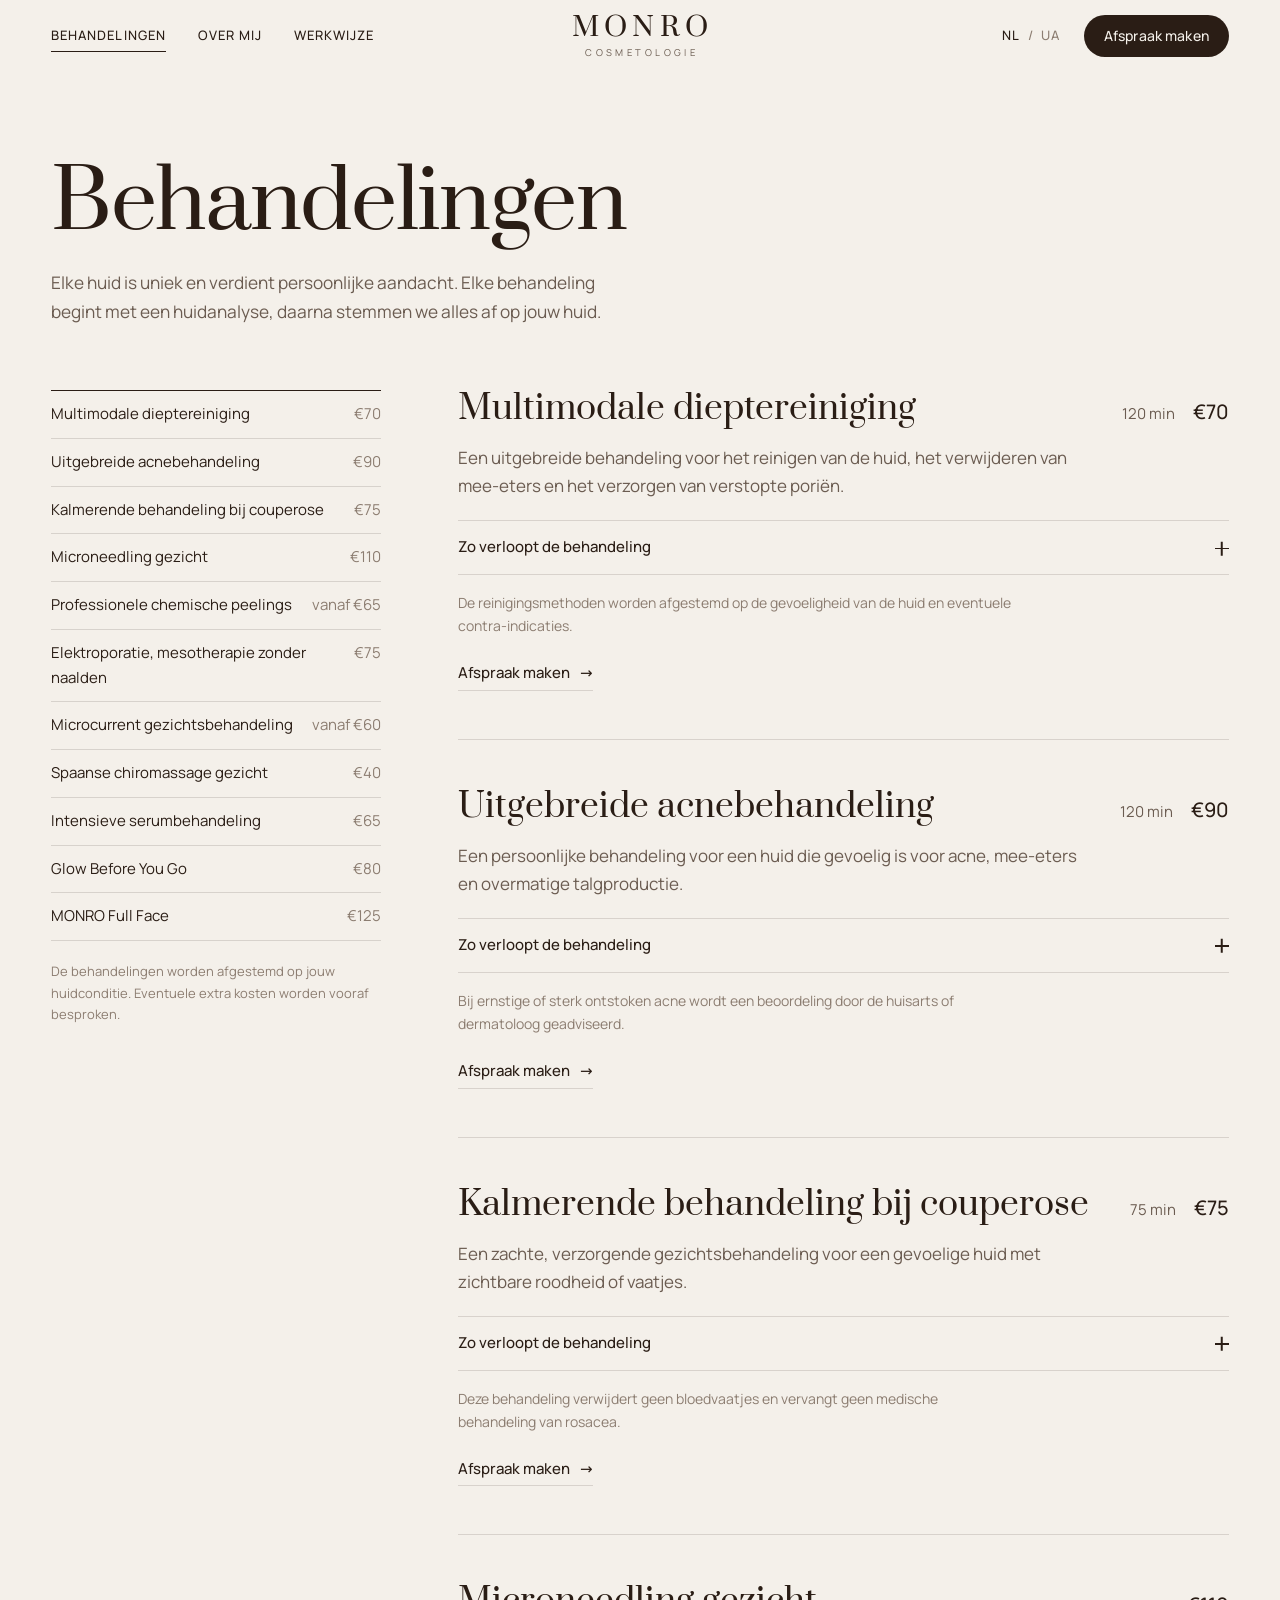
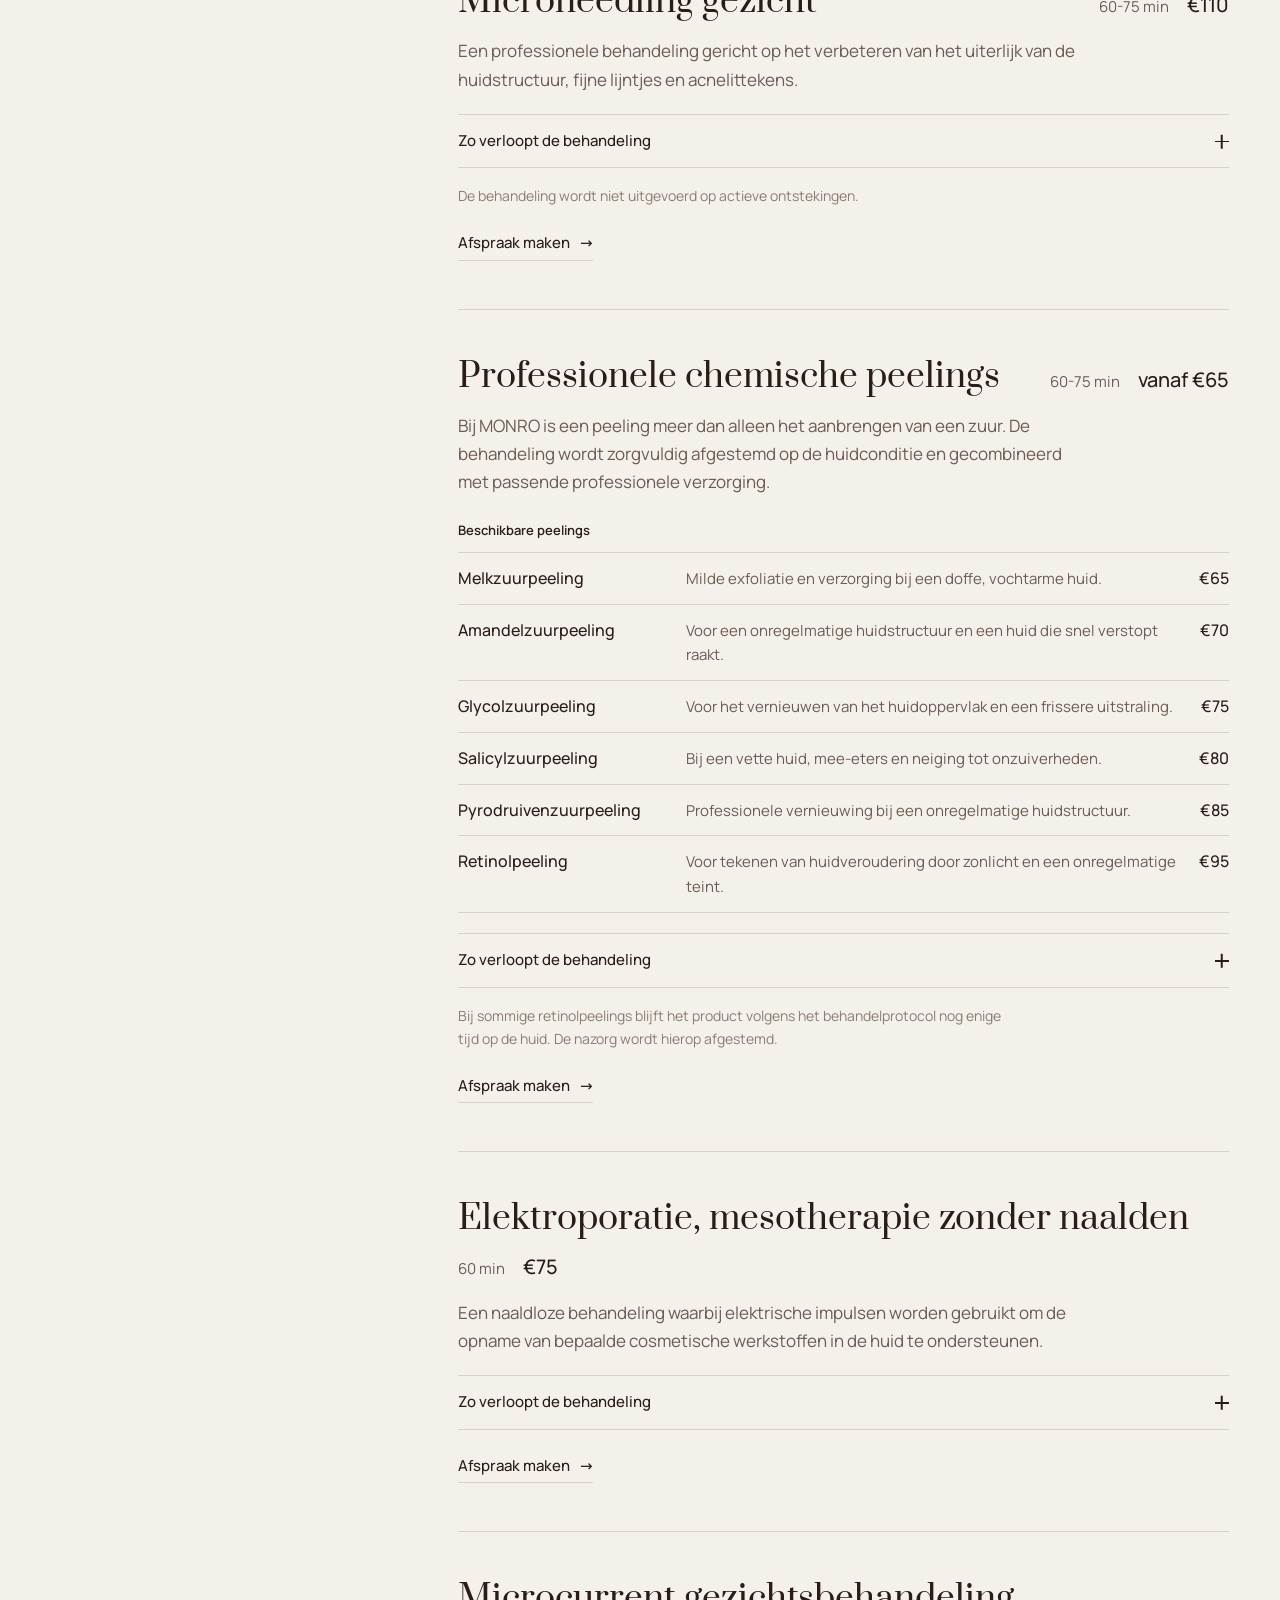
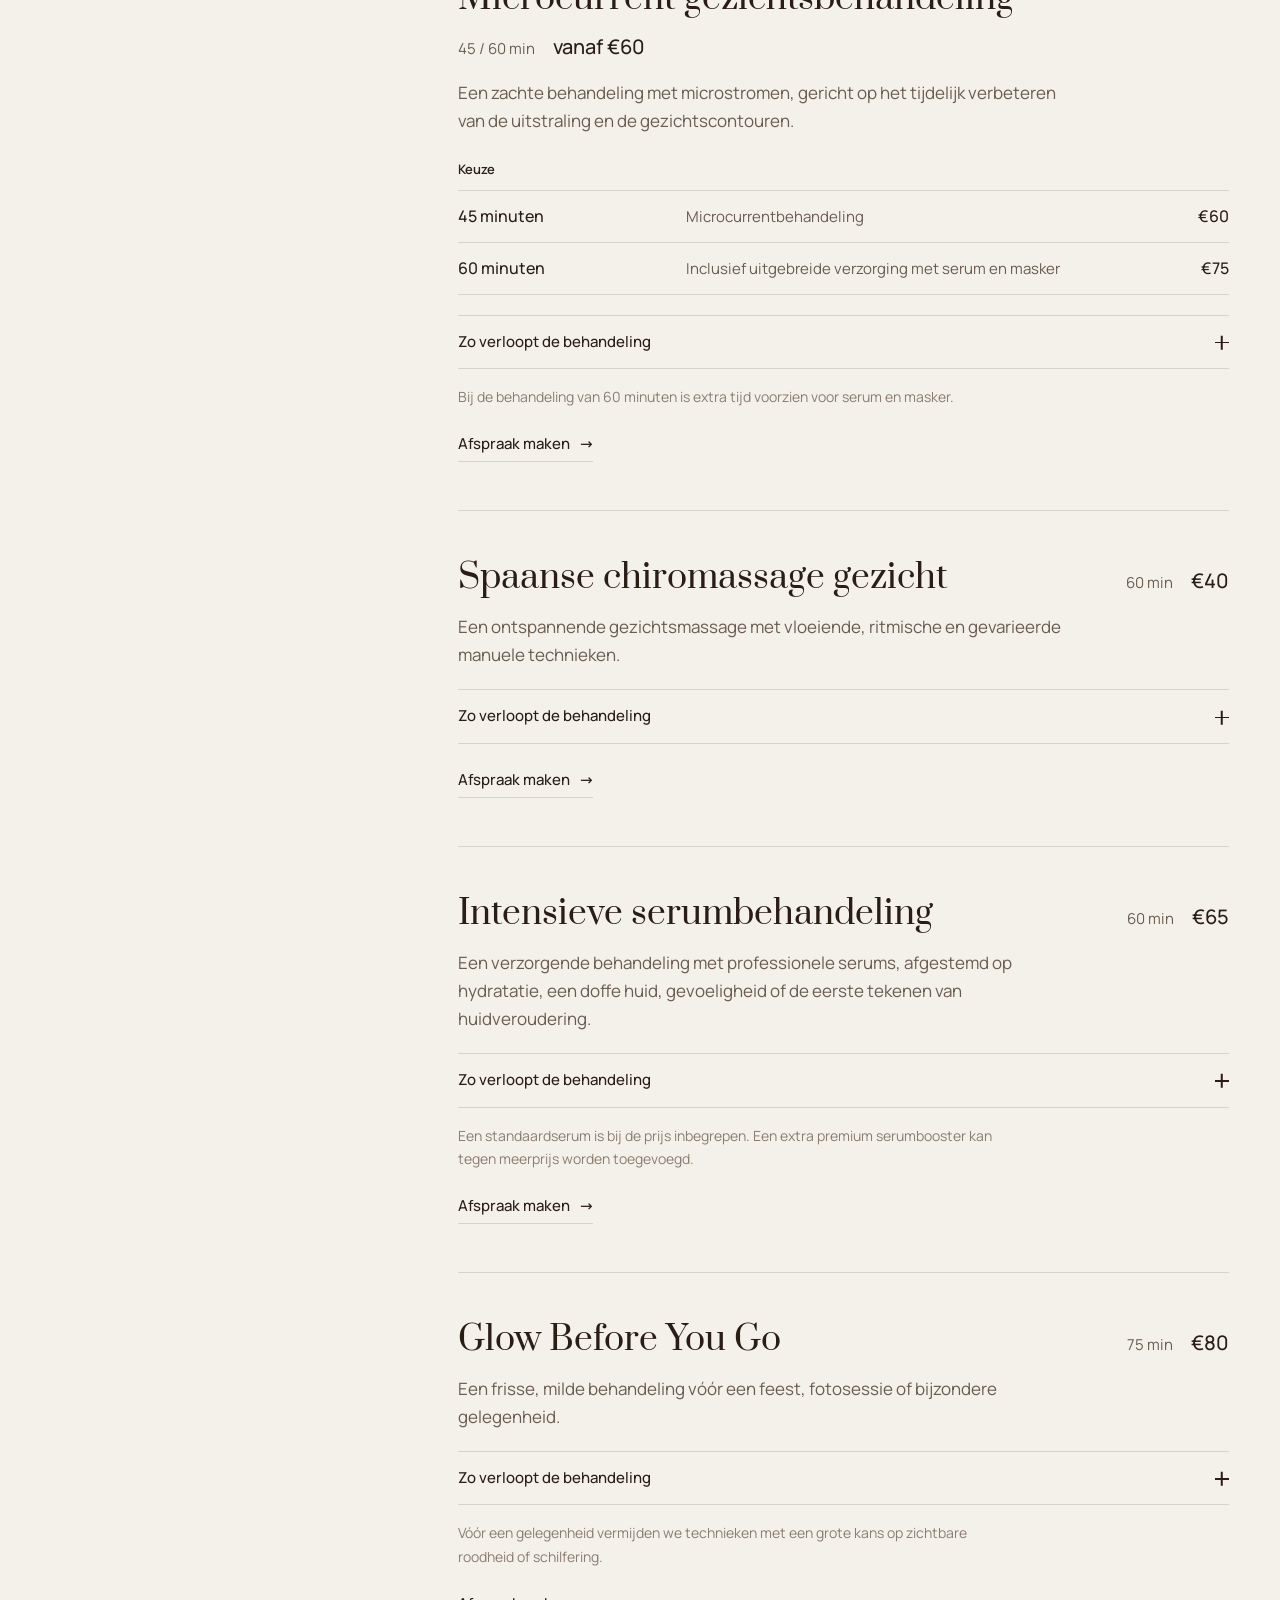
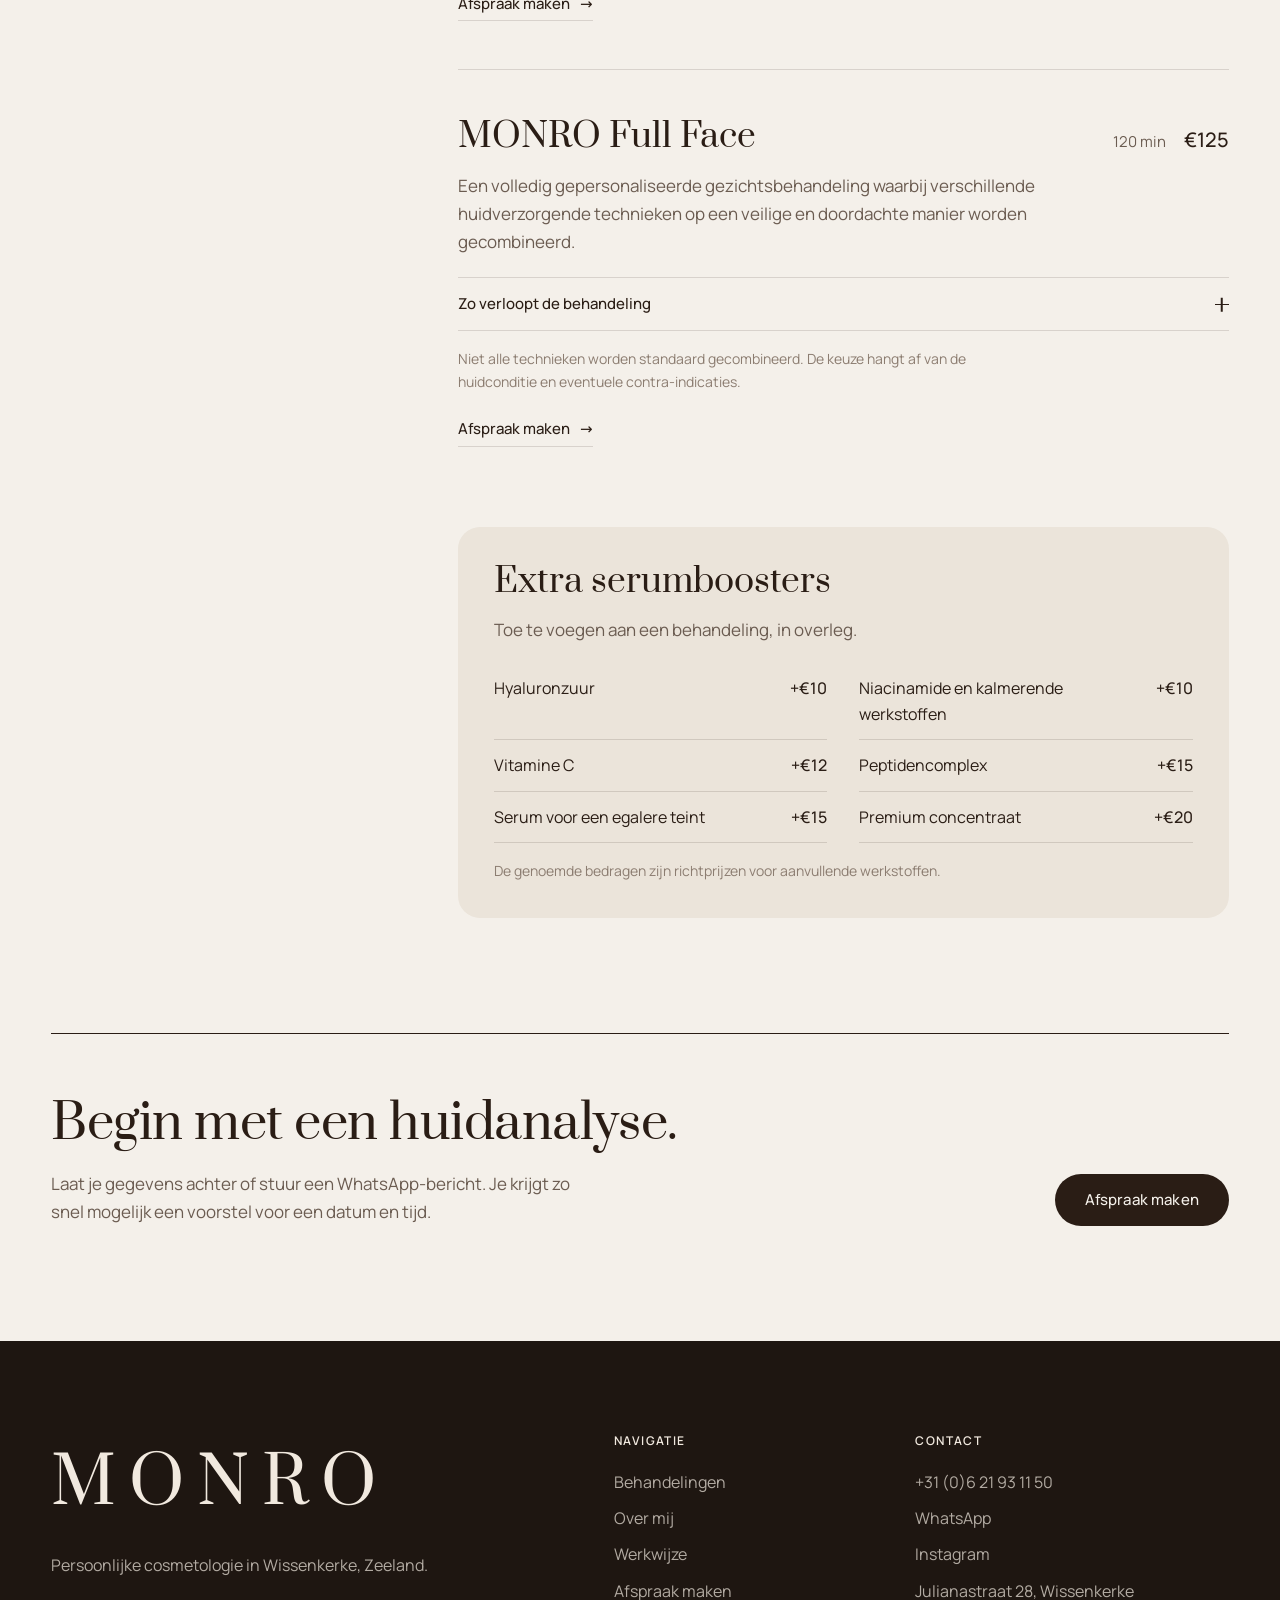
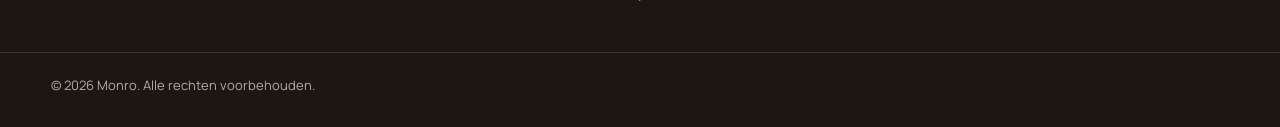
==== behandelingen/index.html @ fec32b6a "Replace placeholder services with Tetiana's approved price list (11 treatments, peeling variants, se" ====
<!doctype html>
<html lang="nl">
<head>
  <meta charset="utf-8">
  <meta name="viewport" content="width=device-width, initial-scale=1, viewport-fit=cover">
  <title>Behandelingen en tarieven | Monro Wissenkerke</title>
  <meta name="description" content="Gezichtsbehandelingen in Wissenkerke: dieptereiniging, acnebehandeling, microneedling, chemische peelings, elektroporatie, microcurrent en meer. Met duur en prijzen.">
  <meta name="theme-color" content="#F4F0EA">
  <meta property="og:title" content="Behandelingen en tarieven | Monro Wissenkerke">
  <meta property="og:description" content="Gezichtsbehandelingen in Wissenkerke: dieptereiniging, acnebehandeling, microneedling, chemische peelings, elektroporatie, microcurrent en meer. Met duur en prijzen.">
  <meta property="og:type" content="website">
  <meta property="og:image" content="https://monro-shop.store/images/hero.jpg">
  <link rel="alternate" hreflang="nl" href="https://monro-shop.store/behandelingen/">
  <link rel="alternate" hreflang="uk" href="https://monro-shop.store/uk/behandelingen/">
  <link rel="alternate" hreflang="x-default" href="https://monro-shop.store/behandelingen/">
  <link rel="canonical" href="https://monro-shop.store/behandelingen/">
  <link rel="icon" href="/favicon.svg" type="image/svg+xml">
  <link rel="preload" href="/fonts/prata-latin-400-normal.woff2" as="font" type="font/woff2" crossorigin>
  <link rel="stylesheet" href="/css/fonts.css?v=8c6cdbb1">
  <link rel="stylesheet" href="/css/style.css?v=cbcbefd9">
  <script>document.documentElement.classList.add("js")</script>
</head>
<body data-page="treatments">
  <a class="skip" href="#main">Naar de inhoud</a>

  <header class="header" id="header">
    <div class="header__inner">
      <nav class="header__nav" aria-label="Menu">
        <a href="/behandelingen/" aria-current="page">Behandelingen</a>
        <a href="/over/">Over mij</a>
        <a href="/werkwijze/">Werkwijze</a>
      </nav>
      <a class="brand" href="/" aria-label="Monro, Home">
        <span class="brand__name">Monro</span>
        <span class="brand__sub">cosmetologie</span>
      </a>
      <div class="header__actions">
        <div class="lang"><a class="lang__link" href="/behandelingen/" hreflang="nl" lang="nl" aria-current="true">NL</a><span class="lang__sep" aria-hidden="true">/</span><a class="lang__link" href="/uk/behandelingen/" hreflang="uk" lang="uk">UA</a></div>
        <a class="btn btn--dark btn--sm header__cta" href="/contact/">Afspraak maken</a>
        <button type="button" class="burger" id="burger" aria-expanded="false" aria-controls="mobile-menu">
          <span class="burger__lines" aria-hidden="true"></span>
          <span class="sr">Menu</span>
        </button>
      </div>
    </div>
  </header>
  <div class="header-sentinel" aria-hidden="true"></div>

  <div class="mobile-menu" id="mobile-menu" hidden>
    <nav class="mobile-menu__nav" aria-label="Menu">
      <a href="/">Home</a>
      <a href="/behandelingen/" aria-current="page">Behandelingen</a>
        <a href="/over/">Over mij</a>
        <a href="/werkwijze/">Werkwijze</a>
    </nav>
    <a class="btn btn--dark btn--block" href="/contact/">Afspraak maken</a>
  </div>

  <main id="main">
    <section class="page-head">
      <h1 class="page-head__title reveal">Behandelingen</h1>
      <p class="page-head__lead reveal">Elke huid is uniek en verdient persoonlijke aandacht. Elke behandeling begint met een huidanalyse, daarna stemmen we alles af op jouw huid.</p>
    </section>
    <div class="tp">
      <aside class="tp__index">
        <ul>
          <li><a href="#dieptereiniging"><span>Multimodale dieptereiniging</span><span class="tp__index-price">€70</span></a></li>
          <li><a href="#acne"><span>Uitgebreide acnebehandeling</span><span class="tp__index-price">€90</span></a></li>
          <li><a href="#couperose"><span>Kalmerende behandeling bij couperose</span><span class="tp__index-price">€75</span></a></li>
          <li><a href="#microneedling"><span>Microneedling gezicht</span><span class="tp__index-price">€110</span></a></li>
          <li><a href="#peeling"><span>Professionele chemische peelings</span><span class="tp__index-price">vanaf €65</span></a></li>
          <li><a href="#elektroporatie"><span>Elektroporatie, mesotherapie zonder naalden</span><span class="tp__index-price">€75</span></a></li>
          <li><a href="#microcurrent"><span>Microcurrent gezichtsbehandeling</span><span class="tp__index-price">vanaf €60</span></a></li>
          <li><a href="#chiromassage"><span>Spaanse chiromassage gezicht</span><span class="tp__index-price">€40</span></a></li>
          <li><a href="#serum"><span>Intensieve serumbehandeling</span><span class="tp__index-price">€65</span></a></li>
          <li><a href="#glow"><span>Glow Before You Go</span><span class="tp__index-price">€80</span></a></li>
          <li><a href="#fullface"><span>MONRO Full Face</span><span class="tp__index-price">€125</span></a></li>
        </ul>
        <p class="tp__note">De behandelingen worden afgestemd op jouw huidconditie. Eventuele extra kosten worden vooraf besproken.</p>
      </aside>
      <div class="tp__list">
        <article class="tr reveal" id="dieptereiniging">
          <div class="tr__head">
            <h2 class="tr__title">Multimodale dieptereiniging</h2>
            <p class="tr__meta"><span>120 min</span><span class="tr__price">€70</span></p>
          </div>
          <p class="tr__desc">Een uitgebreide behandeling voor het reinigen van de huid, het verwijderen van mee-eters en het verzorgen van verstopte poriën.</p>
          <details class="steps">
            <summary>Zo verloopt de behandeling<span class="faq__icon" aria-hidden="true"></span></summary>
            <ol><li>Huidanalyse en intake (10 min)</li><li>Make-up verwijderen en reinigen (10 min)</li><li>Voorbereiding, enzymatische peeling of ultrasone reiniging (15 min)</li><li>Handmatige dieptereiniging indien geschikt (40 min)</li><li>Kalmerende huidverzorging (10 min)</li><li>Verzorgend gezichtsmasker (20 min)</li><li>Afsluitende verzorging, SPF en advies (15 min)</li></ol>
          </details>
          <p class="tr__note">De reinigingsmethoden worden afgestemd op de gevoeligheid van de huid en eventuele contra-indicaties.</p>
          <a class="link-arrow" href="/contact/?behandeling=dieptereiniging">Afspraak maken</a>
        </article>
        <article class="tr reveal" id="acne">
          <div class="tr__head">
            <h2 class="tr__title">Uitgebreide acnebehandeling</h2>
            <p class="tr__meta"><span>120 min</span><span class="tr__price">€90</span></p>
          </div>
          <p class="tr__desc">Een persoonlijke behandeling voor een huid die gevoelig is voor acne, mee-eters en overmatige talgproductie.</p>
          <details class="steps">
            <summary>Zo verloopt de behandeling<span class="faq__icon" aria-hidden="true"></span></summary>
            <ol><li>Huidanalyse en bespreking van de huidverzorgingsroutine (10 min)</li><li>Milde reiniging (10 min)</li><li>Voorbereiding en geschikte exfoliatie (15 min)</li><li>Verwijderen van mee-eters waar dit veilig mogelijk is (maximaal 40 min)</li><li>Talgregulerende en kalmerende verzorging (15 min)</li><li>Speciaal gezichtsmasker (20 min)</li><li>Afsluitende verzorging en thuisadvies (10 min)</li></ol>
          </details>
          <p class="tr__note">Bij ernstige of sterk ontstoken acne wordt een beoordeling door de huisarts of dermatoloog geadviseerd.</p>
          <a class="link-arrow" href="/contact/?behandeling=acne">Afspraak maken</a>
        </article>
        <article class="tr reveal" id="couperose">
          <div class="tr__head">
            <h2 class="tr__title">Kalmerende behandeling bij couperose</h2>
            <p class="tr__meta"><span>75 min</span><span class="tr__price">€75</span></p>
          </div>
          <p class="tr__desc">Een zachte, verzorgende gezichtsbehandeling voor een gevoelige huid met zichtbare roodheid of vaatjes.</p>
          <details class="steps">
            <summary>Zo verloopt de behandeling<span class="faq__icon" aria-hidden="true"></span></summary>
            <ol><li>Beoordeling van de huidgevoeligheid</li><li>Zachte gezichtsreiniging</li><li>Milde, kalmerende verzorging</li><li>Serum ter ondersteuning van de huidbarrière</li><li>Kalmerend gezichtsmasker</li><li>Beschermende crème en SPF</li><li>Persoonlijk huidverzorgingsadvies</li></ol>
          </details>
          <p class="tr__note">Deze behandeling verwijdert geen bloedvaatjes en vervangt geen medische behandeling van rosacea.</p>
          <a class="link-arrow" href="/contact/?behandeling=couperose">Afspraak maken</a>
        </article>
        <article class="tr reveal" id="microneedling">
          <div class="tr__head">
            <h2 class="tr__title">Microneedling gezicht</h2>
            <p class="tr__meta"><span>60-75 min</span><span class="tr__price">€110</span></p>
          </div>
          <p class="tr__desc">Een professionele behandeling gericht op het verbeteren van het uiterlijk van de huidstructuur, fijne lijntjes en acnelittekens.</p>
          <details class="steps">
            <summary>Zo verloopt de behandeling<span class="faq__icon" aria-hidden="true"></span></summary>
            <ol><li>Intake en controle op contra-indicaties</li><li>Reiniging en voorbereiding</li><li>Desinfectie van de huid</li><li>Microneedling met een steriele wegwerpcartridge en geschikte steriele producten</li><li>Kalmerende nazorg</li><li>Advies voor huidherstel en zonbescherming</li></ol>
          </details>
          <p class="tr__note">De behandeling wordt niet uitgevoerd op actieve ontstekingen.</p>
          <a class="link-arrow" href="/contact/?behandeling=microneedling">Afspraak maken</a>
        </article>
        <article class="tr reveal" id="peeling">
          <div class="tr__head">
            <h2 class="tr__title">Professionele chemische peelings</h2>
            <p class="tr__meta"><span>60-75 min</span><span class="tr__price">vanaf €65</span></p>
          </div>
          <p class="tr__desc">Bij MONRO is een peeling meer dan alleen het aanbrengen van een zuur. De behandeling wordt zorgvuldig afgestemd op de huidconditie en gecombineerd met passende professionele verzorging.</p>
          <p class="tr__label">Beschikbare peelings</p>
          <ul class="variants">
              <li><span class="variants__name">Melkzuurpeeling</span><span class="variants__text">Milde exfoliatie en verzorging bij een doffe, vochtarme huid.</span><span class="variants__price">€65</span></li>
              <li><span class="variants__name">Amandelzuurpeeling</span><span class="variants__text">Voor een onregelmatige huidstructuur en een huid die snel verstopt raakt.</span><span class="variants__price">€70</span></li>
              <li><span class="variants__name">Glycolzuurpeeling</span><span class="variants__text">Voor het vernieuwen van het huidoppervlak en een frissere uitstraling.</span><span class="variants__price">€75</span></li>
              <li><span class="variants__name">Salicylzuurpeeling</span><span class="variants__text">Bij een vette huid, mee-eters en neiging tot onzuiverheden.</span><span class="variants__price">€80</span></li>
              <li><span class="variants__name">Pyrodruivenzuurpeeling</span><span class="variants__text">Professionele vernieuwing bij een onregelmatige huidstructuur.</span><span class="variants__price">€85</span></li>
              <li><span class="variants__name">Retinolpeeling</span><span class="variants__text">Voor tekenen van huidveroudering door zonlicht en een onregelmatige teint.</span><span class="variants__price">€95</span></li>
          </ul>
          <details class="steps">
            <summary>Zo verloopt de behandeling<span class="faq__icon" aria-hidden="true"></span></summary>
            <ol><li>Huidanalyse en intake</li><li>Grondige gezichtsreiniging</li><li>Voorbereiding van de huid</li><li>Aanbrengen van de geselecteerde peeling</li><li>Verwijderen of neutraliseren indien voorgeschreven</li><li>Kalmerend masker indien geschikt voor de gekozen peeling</li><li>Afsluitende verzorging en zonbescherming</li><li>Persoonlijk advies voor de dagen na de behandeling</li></ol>
          </details>
          <p class="tr__note">Bij sommige retinolpeelings blijft het product volgens het behandelprotocol nog enige tijd op de huid. De nazorg wordt hierop afgestemd.</p>
          <a class="link-arrow" href="/contact/?behandeling=peeling">Afspraak maken</a>
        </article>
        <article class="tr reveal" id="elektroporatie">
          <div class="tr__head">
            <h2 class="tr__title">Elektroporatie, mesotherapie zonder naalden</h2>
            <p class="tr__meta"><span>60 min</span><span class="tr__price">€75</span></p>
          </div>
          <p class="tr__desc">Een naaldloze behandeling waarbij elektrische impulsen worden gebruikt om de opname van bepaalde cosmetische werkstoffen in de huid te ondersteunen.</p>
          <details class="steps">
            <summary>Zo verloopt de behandeling<span class="faq__icon" aria-hidden="true"></span></summary>
            <ol><li>Huidanalyse</li><li>Gezichtsreiniging</li><li>Milde voorbereiding</li><li>Aanbrengen van een passend serum</li><li>Elektroporatiebehandeling</li><li>Hydraterend of kalmerend masker</li><li>Afsluitende verzorging en SPF</li></ol>
          </details>
          <a class="link-arrow" href="/contact/?behandeling=elektroporatie">Afspraak maken</a>
        </article>
        <article class="tr reveal" id="microcurrent">
          <div class="tr__head">
            <h2 class="tr__title">Microcurrent gezichtsbehandeling</h2>
            <p class="tr__meta"><span>45 / 60 min</span><span class="tr__price">vanaf €60</span></p>
          </div>
          <p class="tr__desc">Een zachte behandeling met microstromen, gericht op het tijdelijk verbeteren van de uitstraling en de gezichtscontouren.</p>
          <p class="tr__label">Keuze</p>
          <ul class="variants">
              <li><span class="variants__name">45 minuten</span><span class="variants__text">Microcurrentbehandeling</span><span class="variants__price">€60</span></li>
              <li><span class="variants__name">60 minuten</span><span class="variants__text">Inclusief uitgebreide verzorging met serum en masker</span><span class="variants__price">€75</span></li>
          </ul>
          <details class="steps">
            <summary>Zo verloopt de behandeling<span class="faq__icon" aria-hidden="true"></span></summary>
            <ol><li>Intake en controle op contra-indicaties</li><li>Gezichtsreiniging</li><li>Aanbrengen van contactgel</li><li>Microcurrentbehandeling van de geselecteerde gezichtszones</li><li>Verwijderen van de gel</li><li>Hydraterende en afsluitende verzorging</li></ol>
          </details>
          <p class="tr__note">Bij de behandeling van 60 minuten is extra tijd voorzien voor serum en masker.</p>
          <a class="link-arrow" href="/contact/?behandeling=microcurrent">Afspraak maken</a>
        </article>
        <article class="tr reveal" id="chiromassage">
          <div class="tr__head">
            <h2 class="tr__title">Spaanse chiromassage gezicht</h2>
            <p class="tr__meta"><span>60 min</span><span class="tr__price">€40</span></p>
          </div>
          <p class="tr__desc">Een ontspannende gezichtsmassage met vloeiende, ritmische en gevarieerde manuele technieken.</p>
          <details class="steps">
            <summary>Zo verloopt de behandeling<span class="faq__icon" aria-hidden="true"></span></summary>
            <ol><li>Zachte gezichtsreiniging</li><li>Aanbrengen van een geschikt massageproduct</li><li>Uitgebreide chiromassage van gezicht, hals en eventueel decolleté</li><li>Afsluitende huidverzorging</li></ol>
          </details>
          <a class="link-arrow" href="/contact/?behandeling=chiromassage">Afspraak maken</a>
        </article>
        <article class="tr reveal" id="serum">
          <div class="tr__head">
            <h2 class="tr__title">Intensieve serumbehandeling</h2>
            <p class="tr__meta"><span>60 min</span><span class="tr__price">€65</span></p>
          </div>
          <p class="tr__desc">Een verzorgende behandeling met professionele serums, afgestemd op hydratatie, een doffe huid, gevoeligheid of de eerste tekenen van huidveroudering.</p>
          <details class="steps">
            <summary>Zo verloopt de behandeling<span class="faq__icon" aria-hidden="true"></span></summary>
            <ol><li>Huidanalyse</li><li>Reiniging en milde voorbereiding</li><li>Aanbrengen van een zorgvuldig gekozen serum</li><li>Aanvullende verzorging</li><li>Gezichtsmasker</li><li>Verzorgende crème en SPF</li></ol>
          </details>
          <p class="tr__note">Een standaardserum is bij de prijs inbegrepen. Een extra premium serumbooster kan tegen meerprijs worden toegevoegd.</p>
          <a class="link-arrow" href="/contact/?behandeling=serum">Afspraak maken</a>
        </article>
        <article class="tr reveal" id="glow">
          <div class="tr__head">
            <h2 class="tr__title">Glow Before You Go</h2>
            <p class="tr__meta"><span>75 min</span><span class="tr__price">€80</span></p>
          </div>
          <p class="tr__desc">Een frisse, milde behandeling vóór een feest, fotosessie of bijzondere gelegenheid.</p>
          <details class="steps">
            <summary>Zo verloopt de behandeling<span class="faq__icon" aria-hidden="true"></span></summary>
            <ol><li>Zachte reiniging</li><li>Milde exfoliatie indien geschikt</li><li>Hydraterend serum</li><li>Ontspannende massage of passende apparatuurbehandeling</li><li>Hydraterend masker</li><li>Afsluitende verzorging</li></ol>
          </details>
          <p class="tr__note">Vóór een gelegenheid vermijden we technieken met een grote kans op zichtbare roodheid of schilfering.</p>
          <a class="link-arrow" href="/contact/?behandeling=glow">Afspraak maken</a>
        </article>
        <article class="tr reveal" id="fullface">
          <div class="tr__head">
            <h2 class="tr__title">MONRO Full Face</h2>
            <p class="tr__meta"><span>120 min</span><span class="tr__price">€125</span></p>
          </div>
          <p class="tr__desc">Een volledig gepersonaliseerde gezichtsbehandeling waarbij verschillende huidverzorgende technieken op een veilige en doordachte manier worden gecombineerd.</p>
          <details class="steps">
            <summary>Zo verloopt de behandeling<span class="faq__icon" aria-hidden="true"></span></summary>
            <ol><li>Uitgebreide huidanalyse</li><li>Reiniging en voorbereiding</li><li>Een geschikte peeling of milde exfoliatie</li><li>Een of meerdere zorgvuldig gekozen, onderling geschikte apparatuurbehandelingen</li><li>Professioneel serum</li><li>Verzorgend gezichtsmasker</li><li>Afsluitende verzorging en persoonlijk advies</li></ol>
          </details>
          <p class="tr__note">Niet alle technieken worden standaard gecombineerd. De keuze hangt af van de huidconditie en eventuele contra-indicaties.</p>
          <a class="link-arrow" href="/contact/?behandeling=fullface">Afspraak maken</a>
        </article>
        <section class="boosters reveal" id="boosters">
          <h2 class="tr__title">Extra serumboosters</h2>
          <p class="tr__desc">Toe te voegen aan een behandeling, in overleg.</p>
          <ul class="boosters__list">
          <li><span>Hyaluronzuur</span><span class="boosters__price">+€10</span></li>
          <li><span>Niacinamide en kalmerende werkstoffen</span><span class="boosters__price">+€10</span></li>
          <li><span>Vitamine C</span><span class="boosters__price">+€12</span></li>
          <li><span>Peptidencomplex</span><span class="boosters__price">+€15</span></li>
          <li><span>Serum voor een egalere teint</span><span class="boosters__price">+€15</span></li>
          <li><span>Premium concentraat</span><span class="boosters__price">+€20</span></li>
          </ul>
          <p class="tr__note">De genoemde bedragen zijn richtprijzen voor aanvullende werkstoffen.</p>
        </section>
      </div>
    </div>

    <section class="cta-band">
      <div class="cta-band__inner">
        <div>
          <h2 class="h2 reveal">Begin met een huidanalyse.</h2>
          <p class="cta-band__text reveal">Laat je gegevens achter of stuur een WhatsApp-bericht. Je krijgt zo snel mogelijk een voorstel voor een datum en tijd.</p>
        </div>
        <a class="btn btn--dark reveal" href="/contact/">Afspraak maken</a>
      </div>
    </section>
  </main>
  <footer class="footer">
    <div class="footer__inner">
      <div class="footer__brand">
        <a class="brand__name brand__name--lg" href="/">Monro</a>
        <p>Persoonlijke cosmetologie in Wissenkerke, Zeeland.</p>
      </div>
      <nav class="footer__col" aria-label="Navigatie">
        <p class="footer__label">Navigatie</p>
        <a href="/behandelingen/">Behandelingen</a>
        <a href="/over/">Over mij</a>
        <a href="/werkwijze/">Werkwijze</a>
        <a href="/contact/">Afspraak maken</a>
      </nav>
      <div class="footer__col">
        <p class="footer__label">Contact</p>
        <a href="tel:+31621931150">+31 (0)6 21 93 11 50</a>
        <a href="https://wa.me/31621931150" target="_blank" rel="noopener">WhatsApp</a>
        <a href="https://www.instagram.com/babichenko_tetiana/" target="_blank" rel="noopener">Instagram</a>
        <a href="https://www.google.com/maps/search/?api=1&amp;query=Julianastraat+28+Wissenkerke" target="_blank" rel="noopener">Julianastraat 28, Wissenkerke</a>
      </div>
    </div>
    <div class="footer__bottom">
      <span>© 2026 Monro. Alle rechten voorbehouden.</span>
      
    </div>
  </footer>
  <script src="/js/main.js?v=75e50c85" defer></script>
</body>
</html>
---- css/fonts.css ----
/* Zelf gehoste fonts (geen Google-verbinding, AVG-vriendelijk). Latijn + Cyrillisch. */
@font-face { font-family: "Prata"; font-style: normal; font-weight: 400; font-display: swap;
  src: url("../fonts/prata-latin-400-normal.woff2") format("woff2");
  unicode-range: U+0000-00FF, U+0131, U+0152-0153, U+02BB-02BC, U+02C6, U+02DA, U+02DC, U+2000-206F, U+20AC, U+2122, U+2191, U+2193, U+2212, U+2215, U+FEFF, U+FFFD; }
@font-face { font-family: "Prata"; font-style: normal; font-weight: 400; font-display: swap;
  src: url("../fonts/prata-cyrillic-400-normal.woff2") format("woff2");
  unicode-range: U+0301, U+0400-045F, U+0490-0491, U+04B0-04B1, U+2116; }

@font-face { font-family: "Manrope"; font-style: normal; font-weight: 400; font-display: swap;
  src: url("../fonts/manrope-latin-400-normal.woff2") format("woff2");
  unicode-range: U+0000-00FF, U+0131, U+0152-0153, U+02BB-02BC, U+02C6, U+02DA, U+02DC, U+2000-206F, U+20AC, U+2122, U+2191, U+2193, U+2212, U+2215, U+FEFF, U+FFFD; }
@font-face { font-family: "Manrope"; font-style: normal; font-weight: 400; font-display: swap;
  src: url("../fonts/manrope-cyrillic-400-normal.woff2") format("woff2");
  unicode-range: U+0301, U+0400-045F, U+0490-0491, U+04B0-04B1, U+2116; }
@font-face { font-family: "Manrope"; font-style: normal; font-weight: 500; font-display: swap;
  src: url("../fonts/manrope-latin-500-normal.woff2") format("woff2");
  unicode-range: U+0000-00FF, U+0131, U+0152-0153, U+02BB-02BC, U+02C6, U+02DA, U+02DC, U+2000-206F, U+20AC, U+2122, U+2191, U+2193, U+2212, U+2215, U+FEFF, U+FFFD; }
@font-face { font-family: "Manrope"; font-style: normal; font-weight: 500; font-display: swap;
  src: url("../fonts/manrope-cyrillic-500-normal.woff2") format("woff2");
  unicode-range: U+0301, U+0400-045F, U+0490-0491, U+04B0-04B1, U+2116; }
@font-face { font-family: "Manrope"; font-style: normal; font-weight: 600; font-display: swap;
  src: url("../fonts/manrope-latin-600-normal.woff2") format("woff2");
  unicode-range: U+0000-00FF, U+0131, U+0152-0153, U+02BB-02BC, U+02C6, U+02DA, U+02DC, U+2000-206F, U+20AC, U+2122, U+2191, U+2193, U+2212, U+2215, U+FEFF, U+FFFD; }
@font-face { font-family: "Manrope"; font-style: normal; font-weight: 600; font-display: swap;
  src: url("../fonts/manrope-cyrillic-600-normal.woff2") format("woff2");
  unicode-range: U+0301, U+0400-045F, U+0490-0491, U+04B0-04B1, U+2116; }
---- css/style.css ----
/* ==========================================================================
   Monro - visueel systeem
   Crème + diep bruin met hoog-contrast serif (Prata) en Manrope.
   Palet en serif zijn bewust gekozen op basis van de referenties van de
   klant (royalclinic.pl, shanidarden.com), niet als standaardkeuze.
   Vormregel: knoppen = pil, foto's = 22px, velden/kaders = 14px.
   ========================================================================== */
:root {
  --bg: #F4F0EA;
  --bg-2: #EBE4DA;
  --surface: #FBF9F6;
  --ink: #2A1D15;
  --ink-2: #6B5C51;
  --ink-3: #8C7D71;
  --line: rgba(42, 29, 21, .14);
  --dark: #1E1611;
  --on-dark: #F1E9DF;
  --on-dark-2: rgba(241, 233, 223, .7);
  --accent: #9C7660;
  --danger: #A4473A;

  --serif: "Prata", "Times New Roman", serif;
  --sans: "Manrope", system-ui, -apple-system, "Segoe UI", sans-serif;

  --radius: 22px;
  --radius-sm: 14px;
  --gutter: clamp(16px, 4vw, 56px);
  --max: 1360px;
  --header-h: 72px;
  --ease: cubic-bezier(.16, 1, .3, 1);
}

*, *::before, *::after { box-sizing: border-box; }
/* Canvas-kleur volgt de positie: crème bovenaan, donker zodra de footer in beeld is
   (class via main.js). Zo is er bij over-scrollen op iPhone nooit een verkeerde strook,
   en blijft trekken-om-te-verversen gewoon werken. */
html {
  background: var(--bg);
  /* Geen zoom bij dubbeltikken (bv. op de header); knijpzoom blijft werken. */
  touch-action: manipulation;
  scroll-behavior: smooth; scroll-padding-top: calc(var(--header-h) + 16px); -webkit-text-size-adjust: 100%;
}
/* Footer altijd onderaan, ook op korte pagina's */
body {
  margin: 0;
  min-height: 100vh;
  min-height: 100dvh;
  display: flex;
  flex-direction: column;
  background: var(--bg);
  color: var(--ink);
  font: 400 16px/1.65 var(--sans);
  -webkit-font-smoothing: antialiased;
  overflow-x: hidden;
}
html.at-footer { background: var(--dark); }
main { flex: 1 0 auto; }
.footer {
  flex-shrink: 0;
  /* Donkere "verlenging" onder de footer: zichtbaar bij over-scrollen op iPhone,
     maar een schaduw telt niet mee voor de scrollhoogte. */
  box-shadow: 0 100vh 0 100vh var(--dark);
}
img { display: block; max-width: 100%; height: auto; }
a { color: inherit; text-decoration: none; }
button { font: inherit; color: inherit; background: none; border: 0; cursor: pointer; padding: 0; }
h1, h2, h3 { margin: 0; font-weight: 400; }
p, ul, ol, dl, dd { margin: 0; }
ul, ol { padding: 0; list-style: none; }
::selection { background: var(--ink); color: var(--bg); }
:focus-visible { outline: 2px solid var(--accent); outline-offset: 3px; border-radius: 4px; }

.sr { position: absolute; width: 1px; height: 1px; overflow: hidden; clip: rect(0 0 0 0); white-space: nowrap; }
.skip { position: absolute; left: 12px; top: -60px; z-index: 100; background: var(--ink); color: var(--bg); padding: 10px 16px; border-radius: 99px; }
.skip:focus { top: 12px; }

/* Vloeiende overgang tussen pagina's (Chrome/Edge/Safari; elders gewoon direct) */
@view-transition { navigation: auto; }
::view-transition-old(root), ::view-transition-new(root) { animation-duration: .35s; }

/* ---------- Typografie ---------- */
.eyebrow { font-size: 12px; font-weight: 600; letter-spacing: .16em; text-transform: uppercase; color: var(--ink-2); margin-bottom: 22px; }
.h2 { font-family: var(--serif); font-size: clamp(30px, 3.8vw, 54px); line-height: 1.1; letter-spacing: -.01em; text-wrap: balance; }
.accent { color: var(--accent); }

.page-head { max-width: var(--max); margin: 0 auto; padding: clamp(40px, 7vw, 96px) var(--gutter) clamp(32px, 5vw, 64px); }
.page-head__title { font-family: var(--serif); font-size: clamp(44px, 6.4vw, 92px); line-height: 1.02; letter-spacing: -.02em; }
.page-head__lead { color: var(--ink-2); font-size: clamp(16px, 1.35vw, 19px); max-width: 52ch; margin-top: 24px; }

/* ---------- Knoppen & links ---------- */
.btn {
  display: inline-flex; align-items: center; justify-content: center; gap: 10px;
  min-height: 52px; padding: 0 30px; border-radius: 999px;
  font-size: 15px; font-weight: 500; letter-spacing: .01em; white-space: nowrap;
  transition: background-color .3s var(--ease), color .3s var(--ease), border-color .3s var(--ease), transform .2s var(--ease);
}
.btn:active { transform: scale(.98); }
.btn--dark { background: var(--ink); color: var(--bg); }
.btn--dark:hover { background: #47342A; }
.btn--ghost { border: 1px solid var(--line); }
.btn--ghost:hover { border-color: var(--ink); }
.btn--light { background: var(--on-dark); color: var(--dark); }
.btn--light:hover { background: #fff8ef; }
.btn--sm { min-height: 42px; padding: 0 20px; font-size: 14px; }
.btn--block { width: 100%; }

.link-arrow {
  display: inline-flex; align-items: center; gap: 10px;
  font-size: 15px; font-weight: 500; padding-bottom: 4px;
  border-bottom: 1px solid var(--line); transition: border-color .3s var(--ease);
}
.link-arrow::after { content: "→"; transition: transform .3s var(--ease); }
.link-arrow:hover { border-color: var(--ink); }
.link-arrow:hover::after { transform: translateX(4px); }
.small-link { font-family: var(--sans); font-size: 14px; color: var(--ink-2); border-bottom: 1px solid var(--line); }
.small-link:hover { color: var(--ink); border-color: var(--ink); }

/* ---------- Header ---------- */
.header {
  position: sticky; top: 0; z-index: 50; height: var(--header-h);
  background: rgba(244, 240, 234, .86);
  backdrop-filter: blur(14px) saturate(1.2); -webkit-backdrop-filter: blur(14px) saturate(1.2);
  border-bottom: 1px solid transparent; transition: border-color .3s var(--ease);
}
.header.is-scrolled { border-bottom-color: var(--line); }
.header-sentinel { position: absolute; top: 0; height: 1px; width: 1px; }
.header__inner {
  max-width: var(--max); height: 100%; margin: 0 auto; padding: 0 var(--gutter);
  display: grid; grid-template-columns: 1fr auto 1fr; align-items: center; gap: 24px;
}
.header__nav { display: flex; gap: 32px; }
.header__nav a { font-size: 13px; font-weight: 500; letter-spacing: .08em; text-transform: uppercase; position: relative; padding: 6px 0; }
.header__nav a::after {
  content: ""; position: absolute; left: 0; right: 0; bottom: 0; height: 1px; background: currentColor;
  transform: scaleX(0); transform-origin: left; transition: transform .35s var(--ease);
}
.header__nav a:hover::after, .header__nav a[aria-current="page"]::after { transform: scaleX(1); }

.brand { display: flex; flex-direction: column; align-items: center; line-height: 1; }
.brand__name { font-family: var(--serif); font-size: 27px; letter-spacing: .2em; text-transform: uppercase; padding-left: .2em; }
.brand__sub { font-size: 9.5px; letter-spacing: .36em; text-transform: uppercase; color: var(--ink-2); margin-top: 7px; padding-left: .36em; }

.header__actions { display: flex; align-items: center; justify-content: flex-end; gap: 22px; }
.lang { display: flex; align-items: center; gap: 6px; font-size: 13px; font-weight: 500; letter-spacing: .06em; }
.lang__link { color: var(--ink-3); padding: 8px 2px; transition: color .2s; }
.lang__link[aria-current="true"], .lang__link:hover { color: var(--ink); }
.lang__sep { color: var(--ink-3); }
.header__cta[aria-current="page"] { background: var(--accent); }

.burger { display: none; width: 44px; height: 44px; align-items: center; justify-content: center; }
.burger__lines, .burger__lines::before { display: block; width: 22px; height: 1.5px; background: var(--ink); position: relative; transition: transform .35s var(--ease); }
.burger__lines::before { content: ""; position: absolute; top: 7px; }
.burger__lines { transform: translateY(-3.5px); }
.burger[aria-expanded="true"] .burger__lines { transform: translateY(0) rotate(45deg); }
.burger[aria-expanded="true"] .burger__lines::before { transform: translateY(-7px) rotate(-90deg); }

.mobile-menu {
  position: fixed; inset: var(--header-h) 0 0 0; z-index: 40; background: var(--bg);
  padding: 24px var(--gutter) 32px; display: flex; flex-direction: column; justify-content: space-between;
  opacity: 0; transform: translateY(-8px); transition: opacity .35s var(--ease), transform .35s var(--ease);
}
.mobile-menu[hidden] { display: none; }
.mobile-menu:not(.is-open) { pointer-events: none; }
.mobile-menu.is-open { opacity: 1; transform: none; }
.mobile-menu__nav { display: flex; flex-direction: column; }
.mobile-menu__nav a { font-family: var(--serif); font-size: 34px; line-height: 1.2; padding: 14px 0; border-bottom: 1px solid var(--line); }
.mobile-menu__nav a[aria-current="page"] { color: var(--accent); }

/* ---------- Home: hero ---------- */
.hero {
  max-width: var(--max); margin: 0 auto;
  padding: clamp(24px, 4vw, 56px) var(--gutter) clamp(56px, 8vw, 110px);
  display: grid; grid-template-columns: 1.15fr 1fr; gap: clamp(32px, 5vw, 80px); align-items: center;
}
.hero__title { font-family: var(--serif); font-size: clamp(40px, 4.6vw, 68px); line-height: 1.04; letter-spacing: -.02em; text-wrap: balance; }
.hero__lead { color: var(--ink-2); font-size: clamp(16px, 1.35vw, 19px); max-width: 40ch; margin-top: 28px; }
.hero__ctas { display: flex; flex-wrap: wrap; gap: 12px; margin-top: 38px; }
.hero__media img { width: 100%; aspect-ratio: 4 / 5; max-height: calc(100dvh - var(--header-h) - 48px); object-fit: cover; object-position: 50% 40%; border-radius: var(--radius); }

/* Manifest */
.manifesto { max-width: 1100px; margin: 0 auto; padding: clamp(48px, 7vw, 100px) var(--gutter); text-align: center; border-top: 1px solid var(--line); }
.manifesto__text { font-family: var(--serif); font-size: clamp(26px, 3.3vw, 44px); line-height: 1.28; text-wrap: balance; }

/* Secties */
.section { max-width: var(--max); margin: 0 auto; padding: clamp(64px, 9vw, 120px) var(--gutter); }
.section--flush { padding-top: 0; }
.section__bar { display: flex; justify-content: space-between; align-items: flex-end; gap: 24px; margin-bottom: clamp(28px, 4vw, 48px); }

/* Home: behandelingen als rijen */
.tlist { border-top: 1px solid var(--ink); }
.tlist__row {
  position: relative;
  display: grid; grid-template-columns: minmax(0, 1.1fr) minmax(0, 1.4fr) auto auto; align-items: center; gap: 32px;
  padding: clamp(24px, 3vw, 36px) 0; border-bottom: 1px solid var(--line);
}
.tlist__img {
  position: absolute; right: 22%; top: 50%; width: 180px; z-index: 2; pointer-events: none;
  opacity: 0; transform: translateY(-50%) scale(.92) rotate(-2deg);
  transition: opacity .4s var(--ease), transform .5s var(--ease);
}
.tlist__img img { width: 100%; aspect-ratio: 4 / 5; object-fit: cover; border-radius: var(--radius-sm); box-shadow: 0 30px 60px -30px rgba(42, 29, 21, .45); }
.tlist__name { font-family: var(--serif); font-size: clamp(24px, 2.4vw, 34px); line-height: 1.15; transition: transform .4s var(--ease); }
.tlist__short { color: var(--ink-2); max-width: 44ch; }
.tlist__price { font-weight: 500; white-space: nowrap; }
.tlist__arrow { font-size: 20px; transition: transform .3s var(--ease); }
@media (hover: hover) {
  .tlist__row:hover .tlist__img { opacity: 1; transform: translateY(-50%) scale(1) rotate(-2deg); }
  .tlist__row:hover .tlist__name { transform: translateX(8px); }
  .tlist__row:hover .tlist__arrow { transform: translateX(4px); }
}

/* Donkere split (home) */
.dark-split { background: var(--dark); color: var(--on-dark); }
.dark-split__inner {
  max-width: var(--max); margin: 0 auto; padding: clamp(64px, 9vw, 120px) var(--gutter);
  display: grid; grid-template-columns: 1fr 1fr; gap: clamp(40px, 7vw, 120px); align-items: center;
}
.dark-split__media img { width: 100%; aspect-ratio: 4 / 5; object-fit: cover; border-radius: var(--radius); }
.dark-split__text > p { color: var(--on-dark-2); font-size: 17px; max-width: 46ch; margin-top: 26px; }
.dark-split__text .dark-split__sign { font-family: var(--serif); font-size: 21px; color: var(--on-dark); }
.dark-split__text .btn { margin-top: 36px; }

/* Sfeerfoto's */
.gallery {
  max-width: var(--max); margin: 0 auto; padding: clamp(64px, 9vw, 120px) var(--gutter) 0;
  display: grid; grid-template-columns: repeat(3, 1fr); gap: clamp(12px, 2vw, 28px); align-items: start;
}
.gallery__item img { width: 100%; aspect-ratio: 3 / 4; object-fit: cover; border-radius: var(--radius); }
.gallery__item--offset { margin-top: clamp(32px, 6vw, 90px); }

/* CTA-band */
.cta-band { max-width: var(--max); margin: 0 auto; padding: clamp(64px, 9vw, 120px) var(--gutter); }
.cta-band__inner {
  display: grid; grid-template-columns: 1fr auto; gap: 32px 64px; align-items: end;
  padding-top: clamp(40px, 5vw, 64px); border-top: 1px solid var(--ink);
}
.cta-band__text { color: var(--ink-2); max-width: 52ch; margin-top: 18px; font-size: 17px; }

/* ---------- Behandelingen-pagina ---------- */
.tp { max-width: var(--max); margin: 0 auto; padding: 0 var(--gutter); display: grid; grid-template-columns: 330px 1fr; gap: clamp(40px, 6vw, 96px); align-items: start; }
.tp__index { position: sticky; top: calc(var(--header-h) + 32px); }
.tp__index ul { border-top: 1px solid var(--ink); }
.tp__index a { display: flex; justify-content: space-between; gap: 16px; padding: 11px 0; border-bottom: 1px solid var(--line); font-size: 15px; transition: color .2s; }
.tp__index a:hover { color: var(--accent); }
.tp__index-price { color: var(--ink-3); white-space: nowrap; }
.tp__note { font-size: 13px; color: var(--ink-3); margin-top: 20px; }

.tp__index { max-height: calc(100dvh - var(--header-h) - 64px); overflow-y: auto; scrollbar-width: thin; }
.tp__list { display: flex; flex-direction: column; }

/* Eén behandeling: kop met duur en prijs, beschrijving, varianten, uitklapbare stappen */
.tr { padding: clamp(32px, 4vw, 48px) 0; border-top: 1px solid var(--line); scroll-margin-top: calc(var(--header-h) + 24px); }
.tr:first-child { padding-top: 0; border-top: 0; }
.tr__head { display: flex; justify-content: space-between; align-items: baseline; gap: 12px 32px; flex-wrap: wrap; }
.tr__title { font-family: var(--serif); font-size: clamp(26px, 2.6vw, 38px); line-height: 1.12; }
.tr__meta { display: flex; align-items: baseline; gap: 18px; white-space: nowrap; color: var(--ink-2); font-size: 15px; }
.tr__price { color: var(--ink); font-size: 20px; font-weight: 500; }
.tr__desc { color: var(--ink-2); font-size: 17px; margin-top: 16px; max-width: 62ch; }
.tr__label { font-size: 13px; font-weight: 600; margin-top: 24px; }
.tr__note { font-size: 14px; color: var(--ink-3); margin-top: 16px; max-width: 62ch; }
.tr .link-arrow { margin-top: 24px; }

.variants { margin-top: 10px; border-top: 1px solid var(--line); }
.variants li { display: grid; grid-template-columns: minmax(0, 13em) minmax(0, 1fr) auto; gap: 4px 20px; align-items: baseline; padding: 12px 0; border-bottom: 1px solid var(--line); }
.variants__name { font-weight: 500; }
.variants__text { color: var(--ink-2); font-size: 15px; }
.variants__price { font-weight: 500; white-space: nowrap; }

.steps { margin-top: 20px; border-top: 1px solid var(--line); border-bottom: 1px solid var(--line); }
.steps summary { display: flex; justify-content: space-between; align-items: center; gap: 16px; padding: 14px 0; cursor: pointer; list-style: none; font-size: 15px; font-weight: 500; }
.steps summary::-webkit-details-marker { display: none; }
.steps[open] .faq__icon::after { transform: rotate(0); }
.steps ol { margin: 0 0 18px; padding-left: 1.3em; list-style: decimal; color: var(--ink-2); display: grid; gap: 6px; }
.steps ol li::marker { color: var(--accent); }

.boosters { margin-top: clamp(16px, 3vw, 32px); padding: clamp(24px, 3vw, 36px); background: var(--bg-2); border-radius: var(--radius); }
.boosters__list { margin-top: 18px; display: grid; grid-template-columns: 1fr 1fr; gap: 0 32px; }
.boosters__list li { display: flex; justify-content: space-between; gap: 16px; padding: 12px 0; border-bottom: 1px solid var(--line); }
.boosters__price { font-weight: 500; white-space: nowrap; }

/* ---------- Over mij ---------- */
.about-hero {
  max-width: var(--max); margin: 0 auto; padding: clamp(40px, 7vw, 96px) var(--gutter) clamp(24px, 4vw, 48px);
  display: grid; grid-template-columns: 1.1fr 1fr; gap: clamp(40px, 7vw, 120px); align-items: center;
}
.about-hero__intro { font-family: var(--serif); font-size: clamp(22px, 2.2vw, 30px); line-height: 1.3; margin: 32px 0 24px; max-width: 26ch; }
.about-hero__text > p:not(.about-hero__intro):not(.about-hero__sign) { color: var(--ink-2); font-size: 17px; max-width: 50ch; }
.about-hero__text > p + p { margin-top: 16px; }
.about-hero__text .about-hero__sign { font-family: var(--serif); font-size: 22px; margin-top: 32px; }
.about-hero__media img { width: 100%; aspect-ratio: 4 / 5; object-fit: cover; border-radius: var(--radius); }

.values { display: grid; grid-template-columns: repeat(3, 1fr); gap: clamp(24px, 3vw, 48px); margin-top: clamp(32px, 4vw, 56px); }
.value { padding-top: 24px; border-top: 1px solid var(--ink); }
.value__title { font-family: var(--serif); font-size: clamp(22px, 2vw, 28px); margin-bottom: 12px; }
.value p { color: var(--ink-2); }

.dark-band { background: var(--dark); color: var(--on-dark); }
.dark-band__inner { max-width: 900px; margin: 0 auto; padding: clamp(72px, 10vw, 140px) var(--gutter); text-align: center; }
.dark-band__inner p { color: var(--on-dark-2); font-size: clamp(17px, 1.4vw, 20px); max-width: 54ch; margin: 24px auto 0; }

/* ---------- Werkwijze ---------- */
.psteps { border-top: 1px solid var(--ink); }
.pstep {
  display: grid; grid-template-columns: 80px minmax(0, 1fr) minmax(0, 1.2fr); gap: 32px; align-items: baseline;
  padding: clamp(28px, 3.5vw, 44px) 0; border-bottom: 1px solid var(--line);
}
.pstep__num { font-family: var(--serif); font-size: 18px; color: var(--accent); }
.pstep__title { font-family: var(--serif); font-size: clamp(26px, 2.8vw, 40px); line-height: 1.1; }
.pstep__text { color: var(--ink-2); font-size: 17px; max-width: 46ch; }

.wide-image { max-width: var(--max); margin: 0 auto; padding: 0 var(--gutter); }
.wide-image img { width: 100%; aspect-ratio: 21 / 9; object-fit: cover; object-position: 50% 35%; border-radius: var(--radius); }

.faq { display: grid; grid-template-columns: minmax(0, 1fr) minmax(0, 1.6fr); gap: clamp(32px, 6vw, 96px); align-items: start; }
.faq__list { border-top: 1px solid var(--ink); }
.faq__item { border-bottom: 1px solid var(--line); }
.faq__item summary {
  display: flex; justify-content: space-between; align-items: center; gap: 24px;
  padding: 24px 0; cursor: pointer; list-style: none; font-size: 18px; font-weight: 500;
}
.faq__item summary::-webkit-details-marker { display: none; }
.faq__icon { position: relative; width: 14px; height: 14px; flex: none; }
.faq__icon::before, .faq__icon::after { content: ""; position: absolute; left: 0; top: 50%; width: 14px; height: 1.5px; background: var(--ink); transition: transform .3s var(--ease); }
.faq__icon::after { transform: rotate(90deg); }
.faq__item[open] .faq__icon::after { transform: rotate(0); }
.faq__item p { color: var(--ink-2); padding: 0 0 24px; max-width: 60ch; }

/* ---------- Contact / afspraak ---------- */
.contact {
  max-width: var(--max); margin: 0 auto; padding: clamp(40px, 7vw, 96px) var(--gutter) clamp(64px, 9vw, 120px);
  display: grid; grid-template-columns: 1fr 1.1fr; gap: clamp(40px, 7vw, 120px); align-items: start;
}
.contact__list { margin-top: 40px; display: grid; grid-template-columns: 1fr 1fr; gap: 28px 32px; }
.contact__list dt { font-size: 12px; font-weight: 600; color: var(--ink-3); margin-bottom: 6px; }
.contact__list dd { font-family: var(--serif); font-size: clamp(18px, 1.6vw, 22px); line-height: 1.4; }
.contact__list dd > a:not(.small-link) { border-bottom: 1px solid var(--line); transition: border-color .25s; }
.contact__list dd > a:not(.small-link):hover { border-color: var(--ink); }

.form { display: flex; flex-direction: column; gap: 16px; background: var(--bg-2); padding: clamp(24px, 3vw, 40px); border-radius: var(--radius); }
.form__row { display: grid; grid-template-columns: 1fr 1fr; gap: 16px; }
.field { display: flex; flex-direction: column; gap: 8px; }
.field__label { font-size: 13px; font-weight: 500; color: var(--ink-2); }
.field input, .field select, .field textarea {
  width: 100%; font: inherit; color: var(--ink); background: var(--surface);
  border: 1px solid rgba(42, 29, 21, .22); border-radius: var(--radius-sm);
  padding: 14px 18px; min-height: 52px;
  transition: border-color .25s var(--ease), box-shadow .25s var(--ease);
  appearance: none; -webkit-appearance: none;
}
.field textarea { resize: vertical; min-height: 110px; }
.field--select select {
  background-image: url("data:image/svg+xml,%3Csvg xmlns='http://www.w3.org/2000/svg' width='12' height='8' viewBox='0 0 12 8'%3E%3Cpath d='M1 1.5l5 5 5-5' fill='none' stroke='%232A1D15' stroke-width='1.4'/%3E%3C/svg%3E");
  background-repeat: no-repeat; background-position: right 18px center; padding-right: 44px; cursor: pointer;
}
.field input:focus, .field select:focus, .field textarea:focus { outline: none; border-color: var(--ink); box-shadow: 0 0 0 3px rgba(42, 29, 21, .1); }
.field.is-invalid input { border-color: var(--danger); }
.check { display: flex; gap: 12px; align-items: flex-start; font-size: 14px; color: var(--ink-2); cursor: pointer; margin: 4px 0 8px; }
.check input {
  appearance: none; -webkit-appearance: none; flex: none; width: 20px; height: 20px; margin: 2px 0 0;
  border: 1px solid var(--ink-3); border-radius: 6px; background: var(--surface);
  display: grid; place-content: center; cursor: pointer; transition: background-color .2s, border-color .2s;
}
.check input::after { content: ""; width: 10px; height: 6px; border: solid var(--bg); border-width: 0 0 1.6px 1.6px; transform: rotate(-45deg) translate(1px, -1px); opacity: 0; }
.check input:checked { background: var(--ink); border-color: var(--ink); }
.check input:checked::after { opacity: 1; }
.check.is-invalid input { border-color: var(--danger); }
.form__error { color: var(--danger); font-size: 14px; }
.form__note { font-size: 13px; color: var(--ink-2); text-align: center; }

/* 404 */
.not-found { max-width: var(--max); margin: 0 auto; padding: clamp(64px, 12vw, 160px) var(--gutter); min-height: 60dvh; }

/* ---------- Footer ---------- */
.footer { background: var(--dark); color: var(--on-dark); }
.footer__inner { max-width: var(--max); margin: 0 auto; padding: clamp(56px, 7vw, 90px) var(--gutter) 48px; display: grid; grid-template-columns: 2fr 1fr 1.2fr; gap: 40px; }
.brand__name--lg { font-size: clamp(40px, 5vw, 64px); display: inline-block; padding-left: 0; }
.footer__brand p { color: var(--on-dark-2); margin-top: 16px; }
.footer__col { display: flex; flex-direction: column; align-items: flex-start; gap: 10px; }
.footer__col a { color: var(--on-dark-2); transition: color .2s; }
.footer__col a:hover { color: var(--on-dark); }
.footer__label { font-size: 12px; font-weight: 600; letter-spacing: .12em; text-transform: uppercase; margin-bottom: 8px; }
.footer__bottom {
  max-width: var(--max); margin: 0 auto;
  padding: 22px var(--gutter) calc(30px + env(safe-area-inset-bottom, 0px));
  border-top: 1px solid rgba(241, 233, 223, .12);
  display: flex; justify-content: space-between; gap: 16px; flex-wrap: wrap; font-size: 13px; color: var(--on-dark-2);
}

/* ---------- Reveal ---------- */
.js .reveal { opacity: 0; transform: translateY(18px); transition: opacity .9s var(--ease), transform .9s var(--ease); }
.js .reveal.is-in { opacity: 1; transform: none; }
@media (prefers-reduced-motion: reduce) {
  html { scroll-behavior: auto; }
  @view-transition { navigation: none; }
  .js .reveal { opacity: 1; transform: none; transition: none; }
  *, *::before, *::after { transition-duration: .01ms !important; animation-duration: .01ms !important; }
}

/* ---------- Responsief ---------- */
@media (max-width: 1080px) {
  .header__nav { display: none; }
  .header__inner { grid-template-columns: auto 1fr; }
  .brand { align-items: flex-start; }
  .brand__name, .brand__sub { padding-left: 0; }
  .burger { display: inline-flex; }
  .tlist__row { grid-template-columns: minmax(0, 1fr) auto auto; }
  .tlist__short { display: none; }
  .tp { grid-template-columns: 1fr; }
  .tp__index { position: static; max-height: none; overflow: visible; }
  .values { grid-template-columns: 1fr; }
}
@media (max-width: 860px) {
  :root { --header-h: 64px; }
  .header__cta { display: none; }
  .header__actions { gap: 8px; }
  .brand__name { font-size: 23px; }
  .hero { grid-template-columns: 1fr; padding-top: 16px; }
  .hero__media { order: -1; }
  .hero__media img { aspect-ratio: 1 / 1; max-height: none; }
  .hero__ctas .btn { flex: 1 1 auto; }
  .tlist__row { grid-template-columns: 72px minmax(0, 1fr); gap: 4px 18px; }
  .tlist__img { position: static; width: 72px; opacity: 1; transform: none; grid-row: 1 / span 2; }
  .tlist__img img { box-shadow: none; }
  .tlist__arrow { display: none; }
  .tlist__name { grid-column: 2; align-self: end; font-size: 22px; }
  .tlist__price { grid-column: 2; align-self: start; font-size: 14px; color: var(--ink-2); }
  .dark-split__inner, .about-hero, .contact, .faq { grid-template-columns: 1fr; }
  .variants li { grid-template-columns: minmax(0, 1fr) auto; }
  .variants__text { grid-column: 1 / -1; grid-row: 2; }
  .boosters__list { grid-template-columns: 1fr; }
  .pstep { grid-template-columns: 1fr; gap: 10px; }
  .wide-image img { aspect-ratio: 4 / 3; }
  .cta-band__inner { grid-template-columns: 1fr; align-items: start; }
  .gallery { grid-template-columns: 1fr 1fr; }
  .gallery__item:last-child { display: none; }
  .footer__inner { grid-template-columns: 1fr 1fr; }
  .footer__brand { grid-column: 1 / -1; }
  .form__row { grid-template-columns: 1fr; }
}
@media (max-width: 560px) {
  .contact__list { grid-template-columns: 1fr; gap: 22px; }
  .section__bar { flex-direction: column; align-items: flex-start; }
}
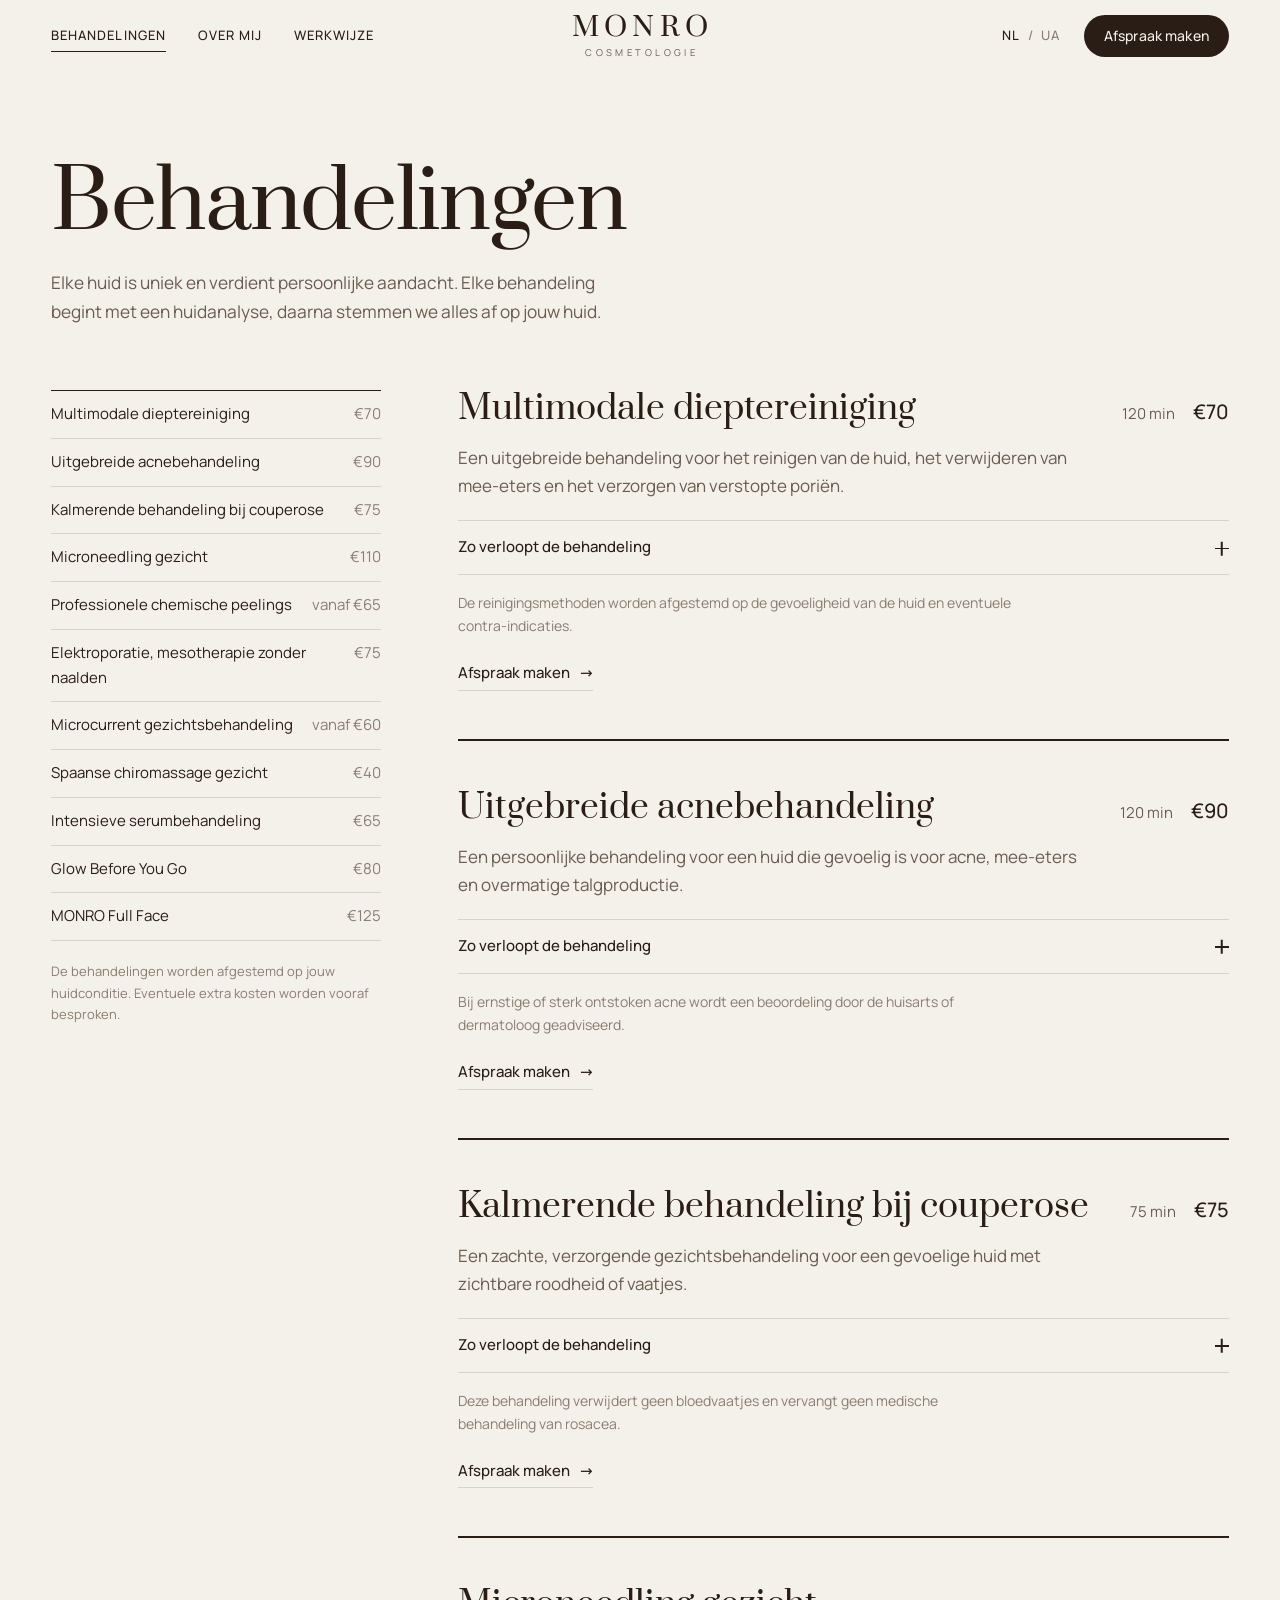
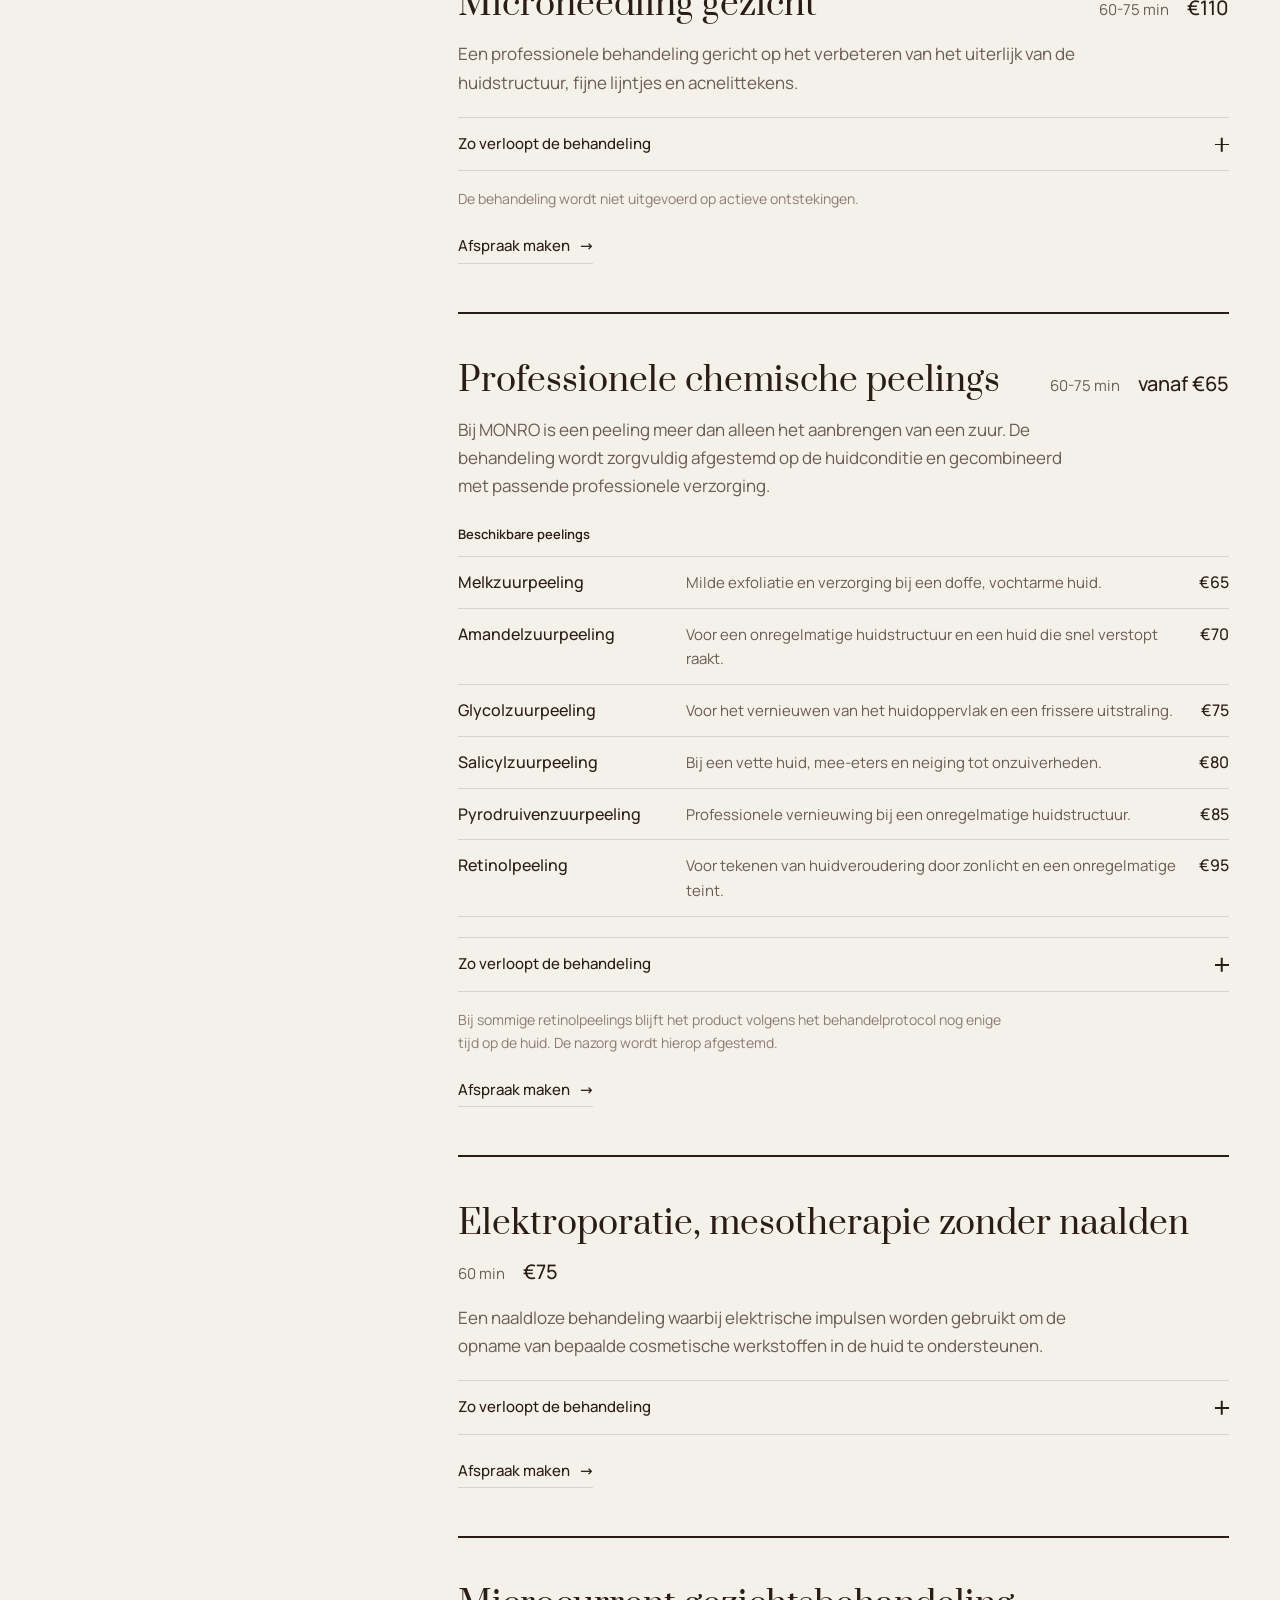
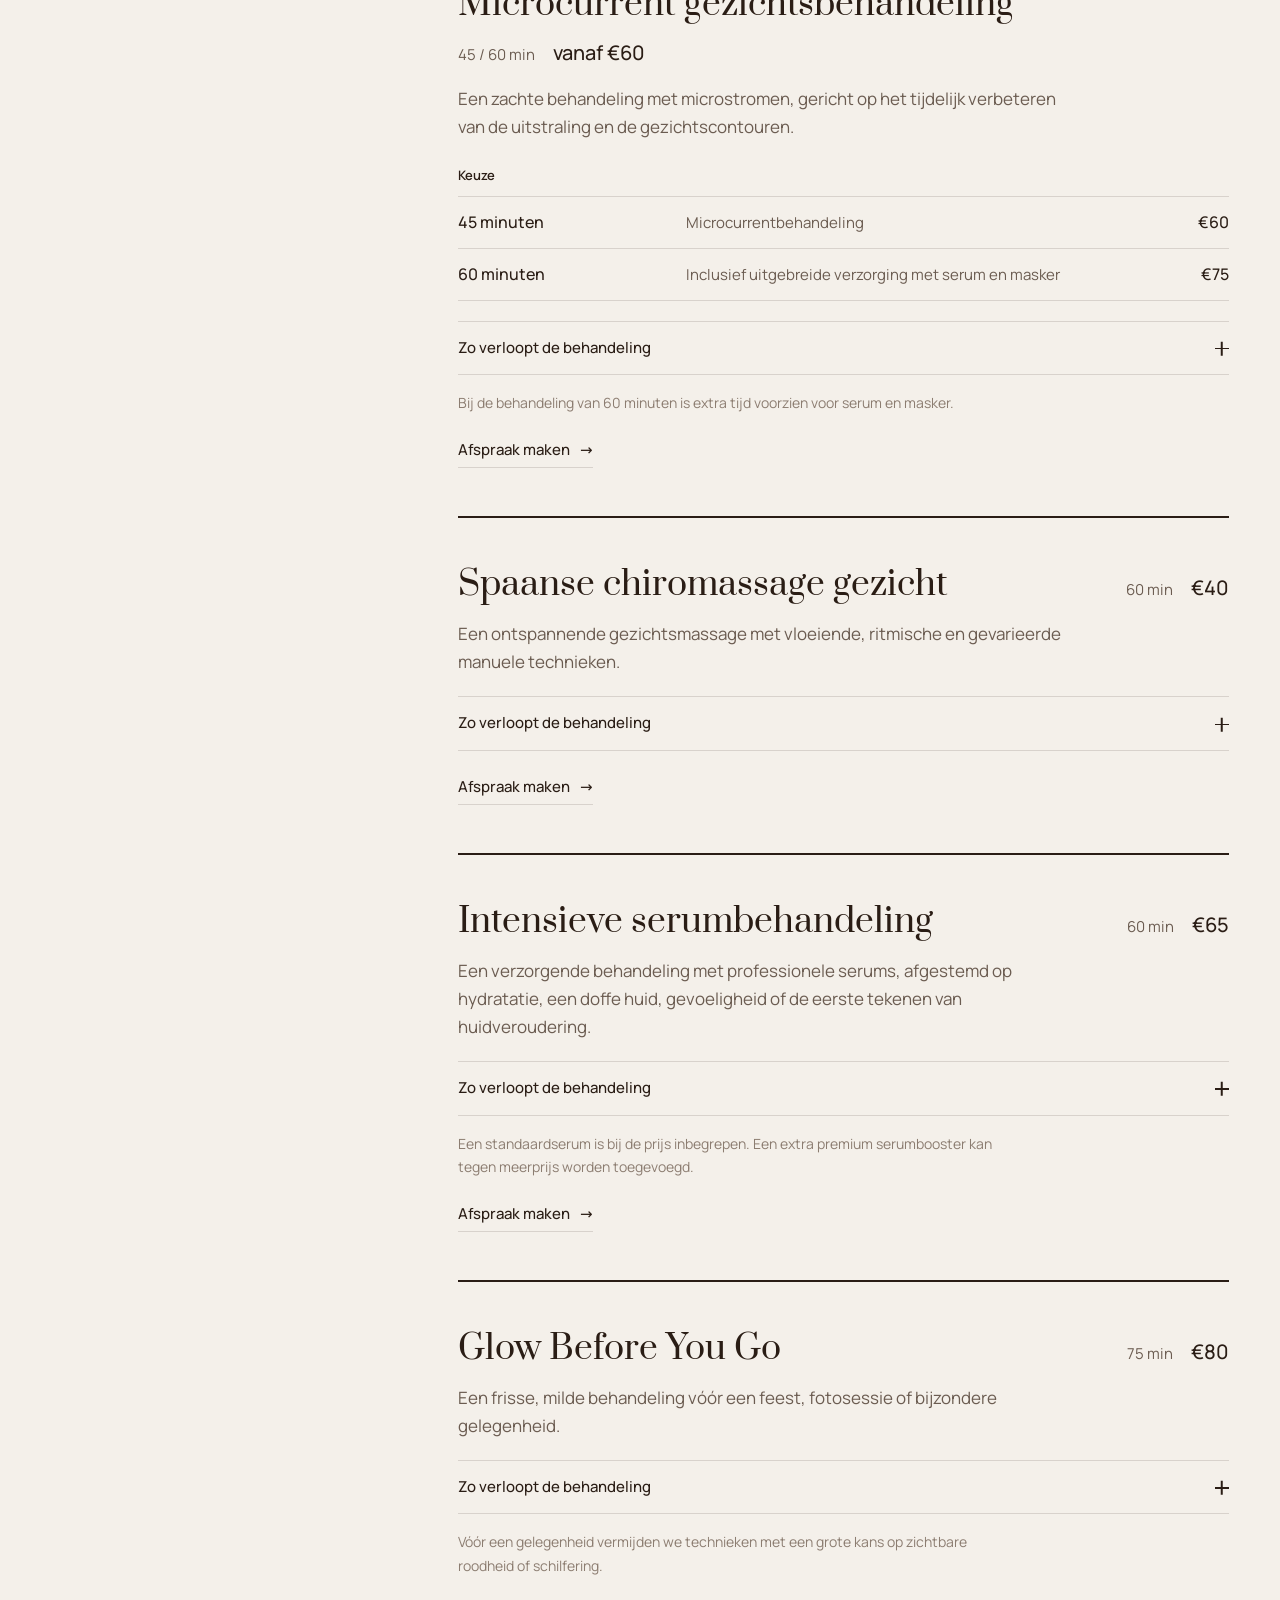
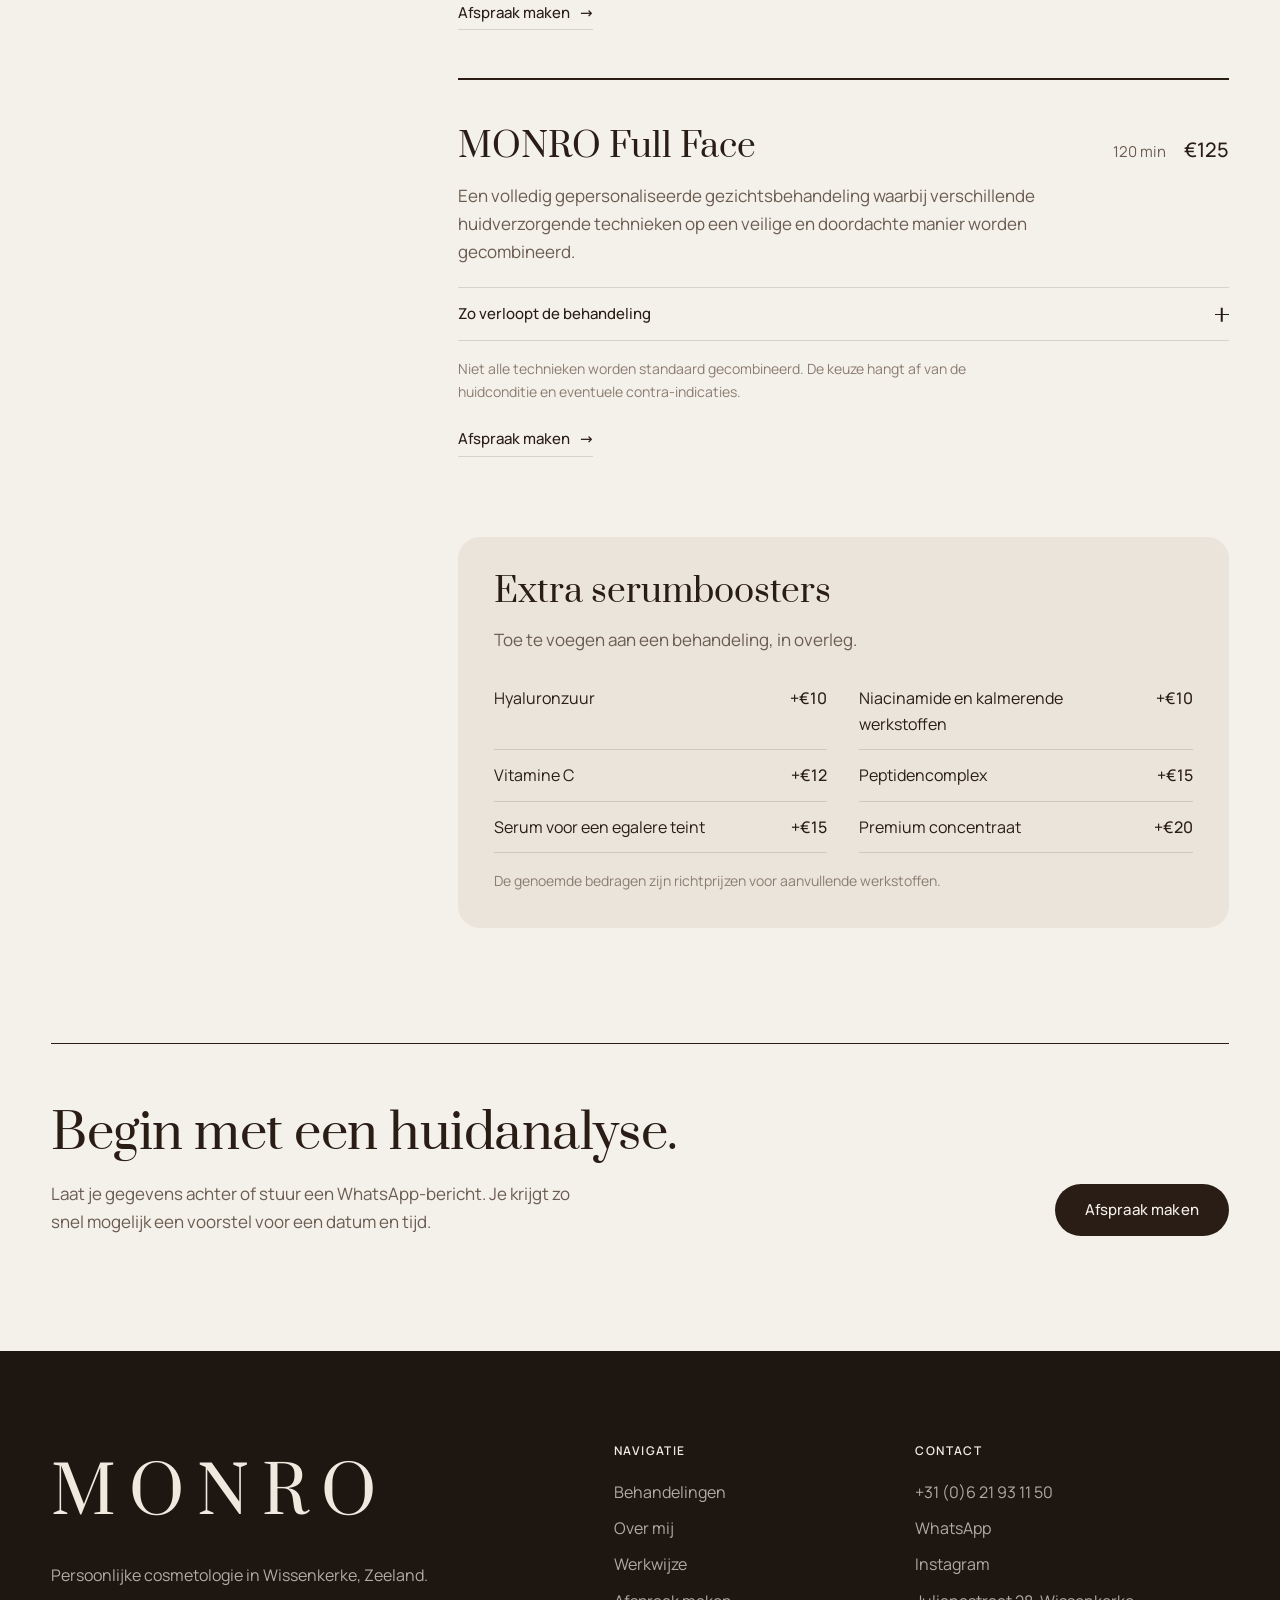
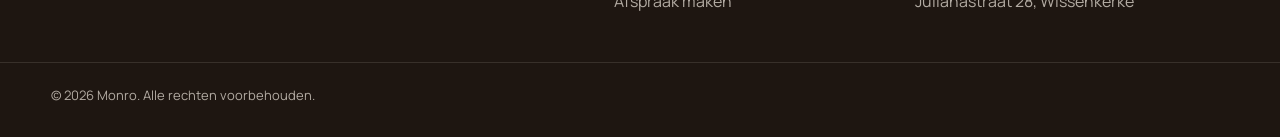
==== commit 558469cc: "Thicker, darker separators between treatments Co-Authored-By: Claude Opus 5.5 <noreply@anthropic.com" ====
--- a/behandelingen/index.html
+++ b/behandelingen/index.html
@@ -17,7 +17,7 @@
   <link rel="icon" href="/favicon.svg" type="image/svg+xml">
   <link rel="preload" href="/fonts/prata-latin-400-normal.woff2" as="font" type="font/woff2" crossorigin>
   <link rel="stylesheet" href="/css/fonts.css?v=8c6cdbb1">
-  <link rel="stylesheet" href="/css/style.css?v=cbcbefd9">
+  <link rel="stylesheet" href="/css/style.css?v=db5a8fb5">
   <script>document.documentElement.classList.add("js")</script>
 </head>
 <body data-page="treatments">
--- a/css/style.css
+++ b/css/style.css
@@ -249,7 +249,7 @@
 .tp__list { display: flex; flex-direction: column; }
 
 /* Eén behandeling: kop met duur en prijs, beschrijving, varianten, uitklapbare stappen */
-.tr { padding: clamp(32px, 4vw, 48px) 0; border-top: 1px solid var(--line); scroll-margin-top: calc(var(--header-h) + 24px); }
+.tr { padding: clamp(32px, 4vw, 48px) 0; border-top: 2px solid var(--ink); scroll-margin-top: calc(var(--header-h) + 24px); }
 .tr:first-child { padding-top: 0; border-top: 0; }
 .tr__head { display: flex; justify-content: space-between; align-items: baseline; gap: 12px 32px; flex-wrap: wrap; }
 .tr__title { font-family: var(--serif); font-size: clamp(26px, 2.6vw, 38px); line-height: 1.12; }
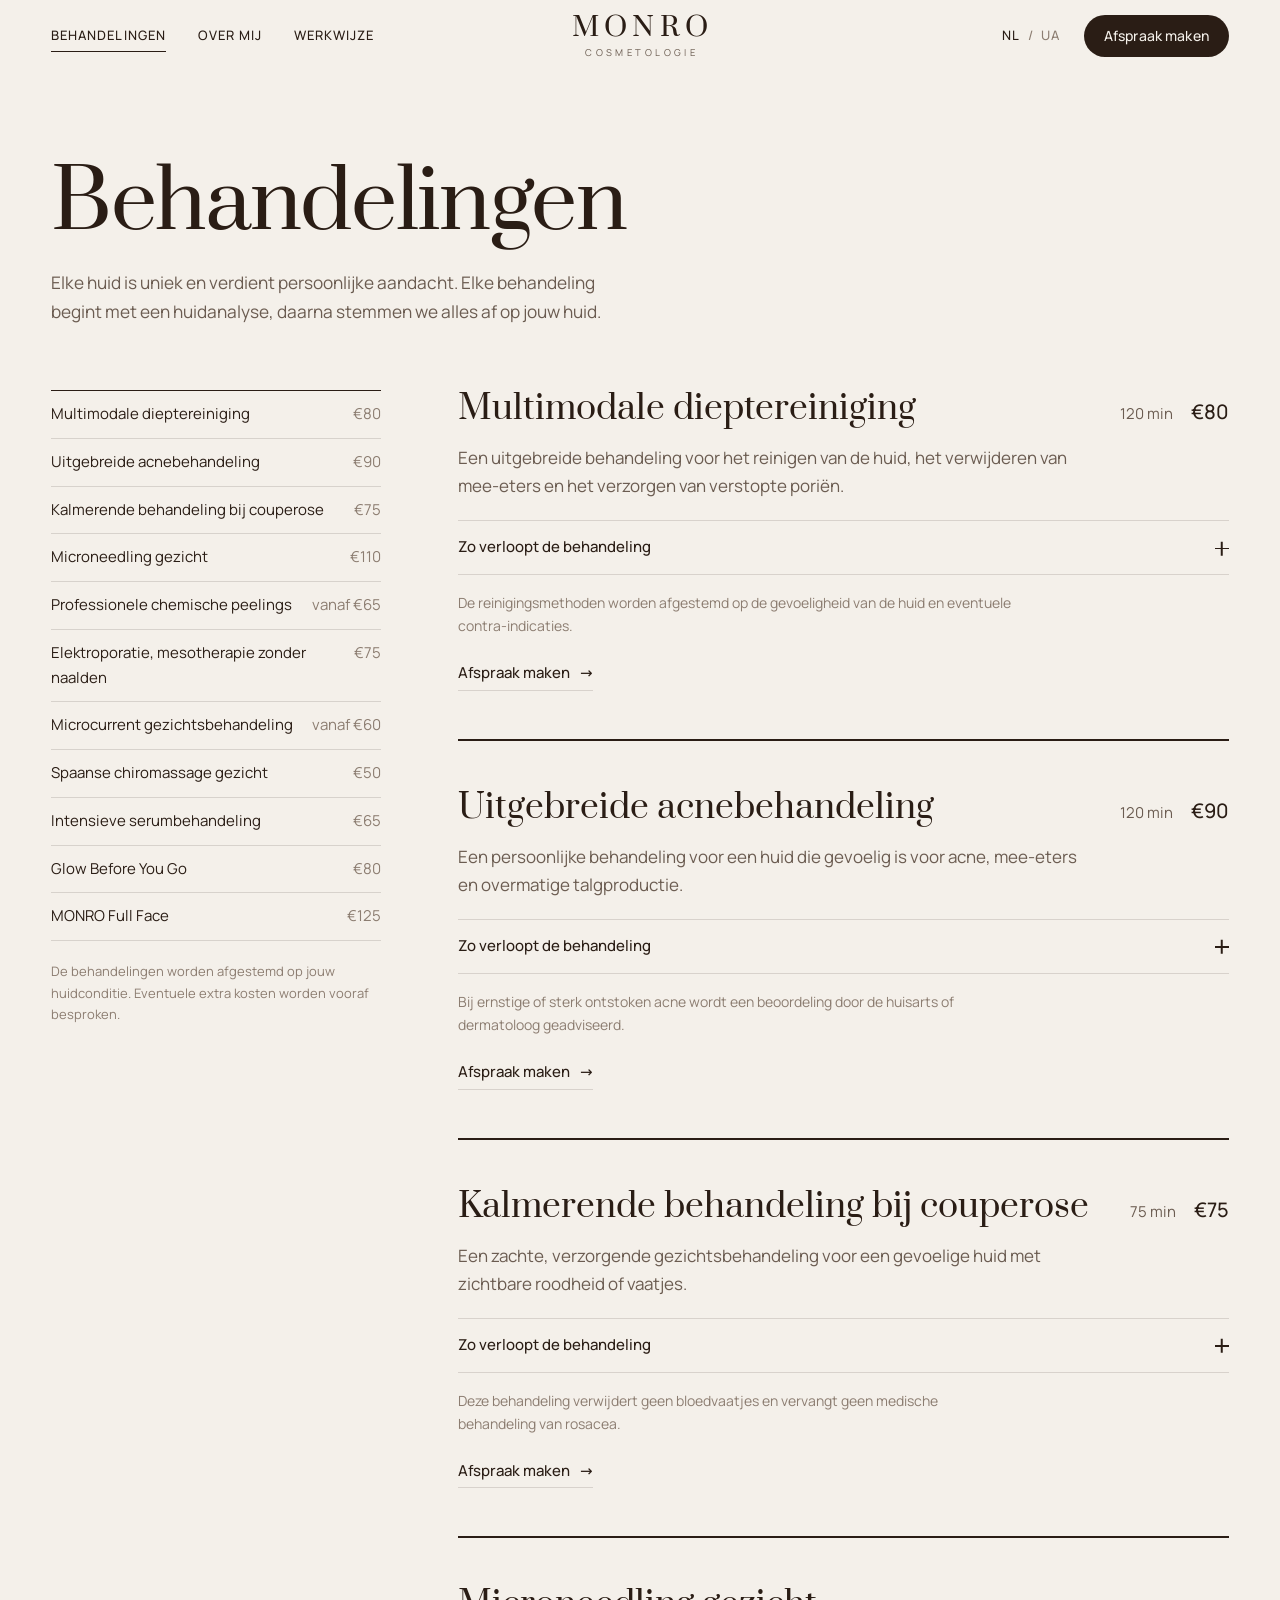
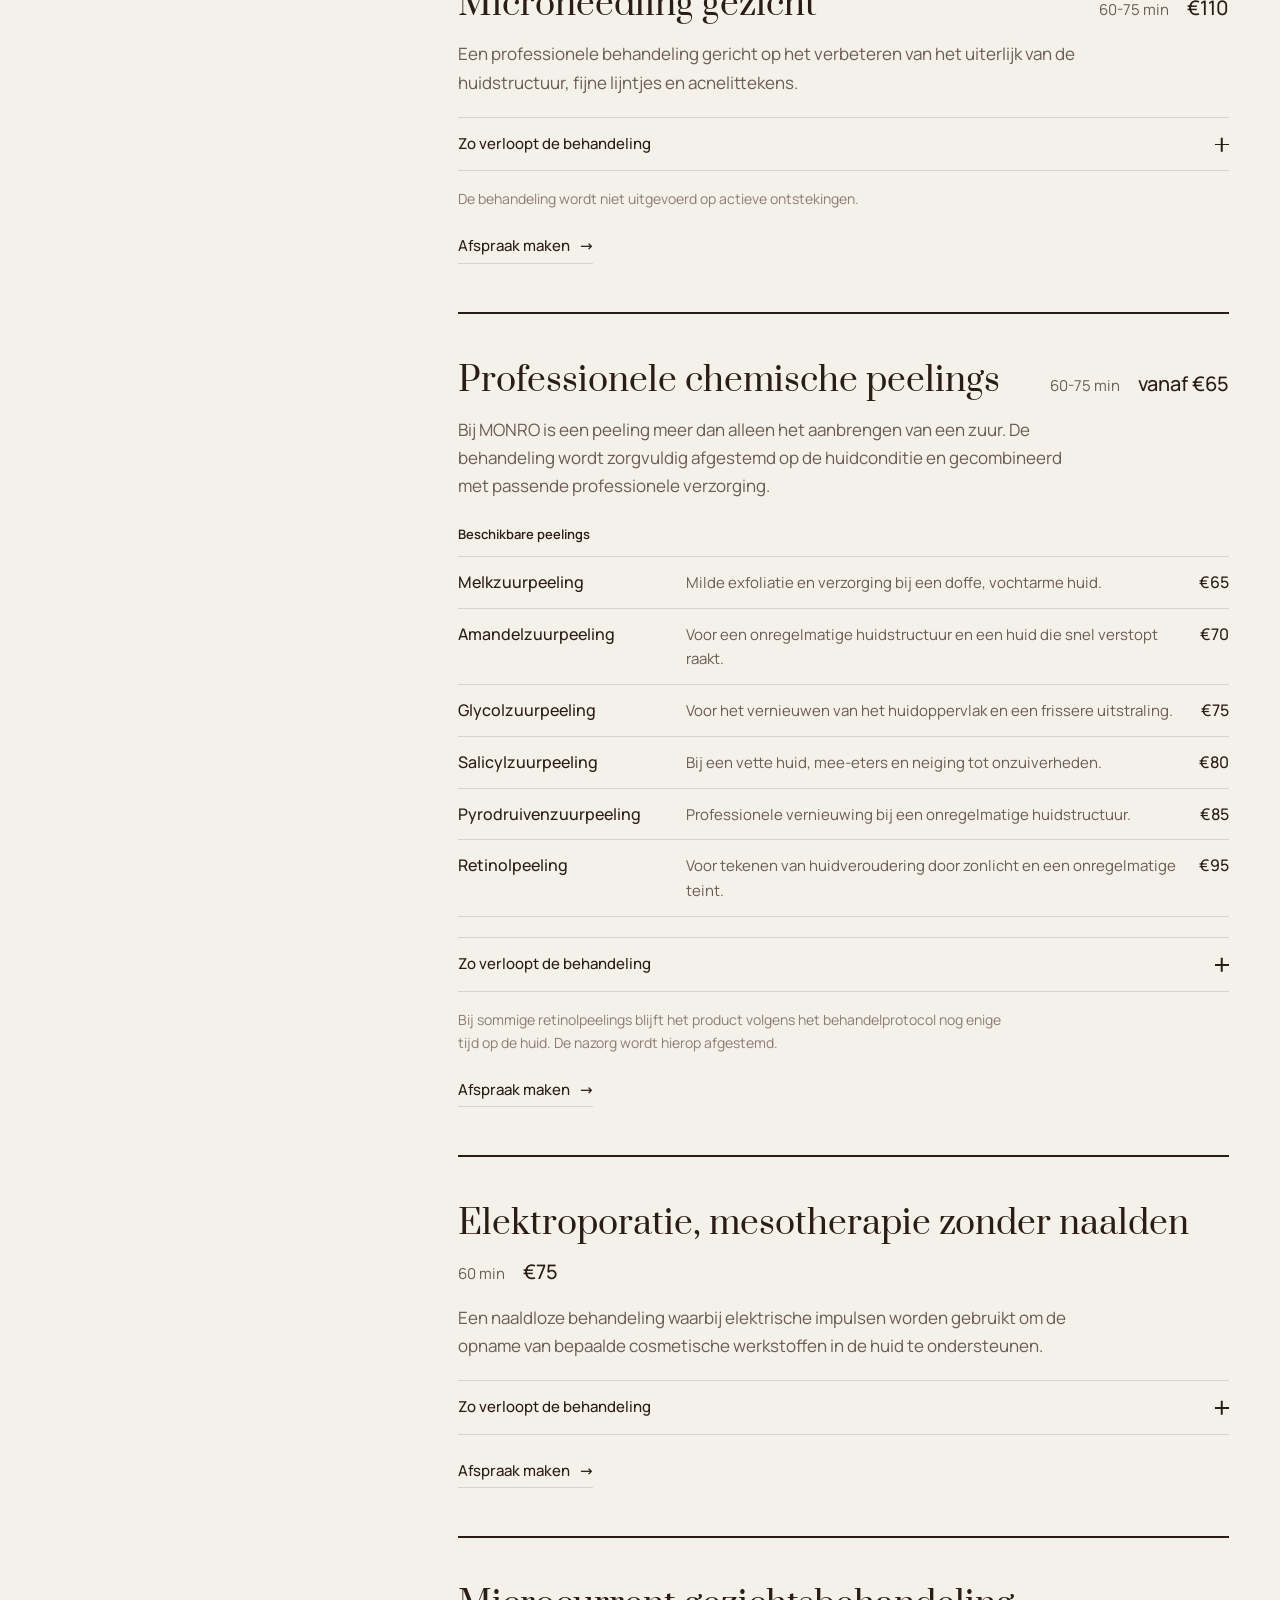
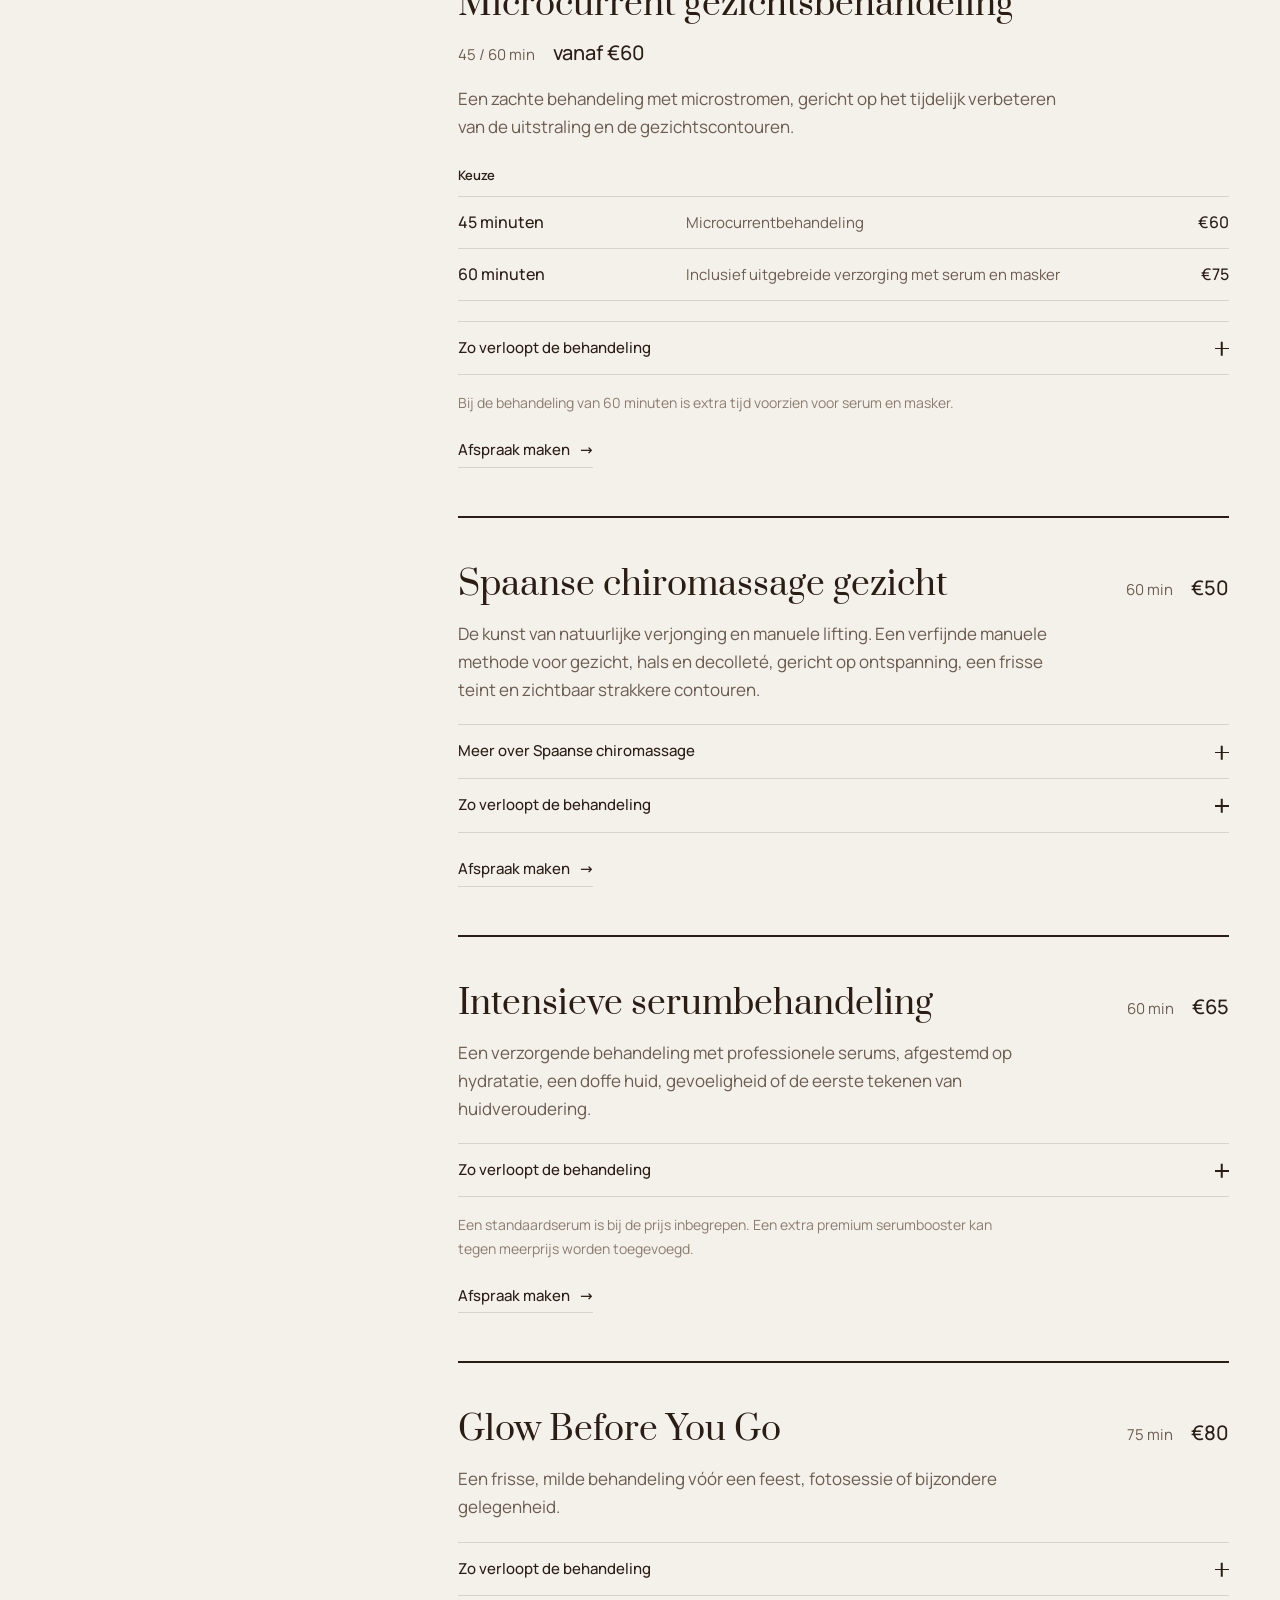
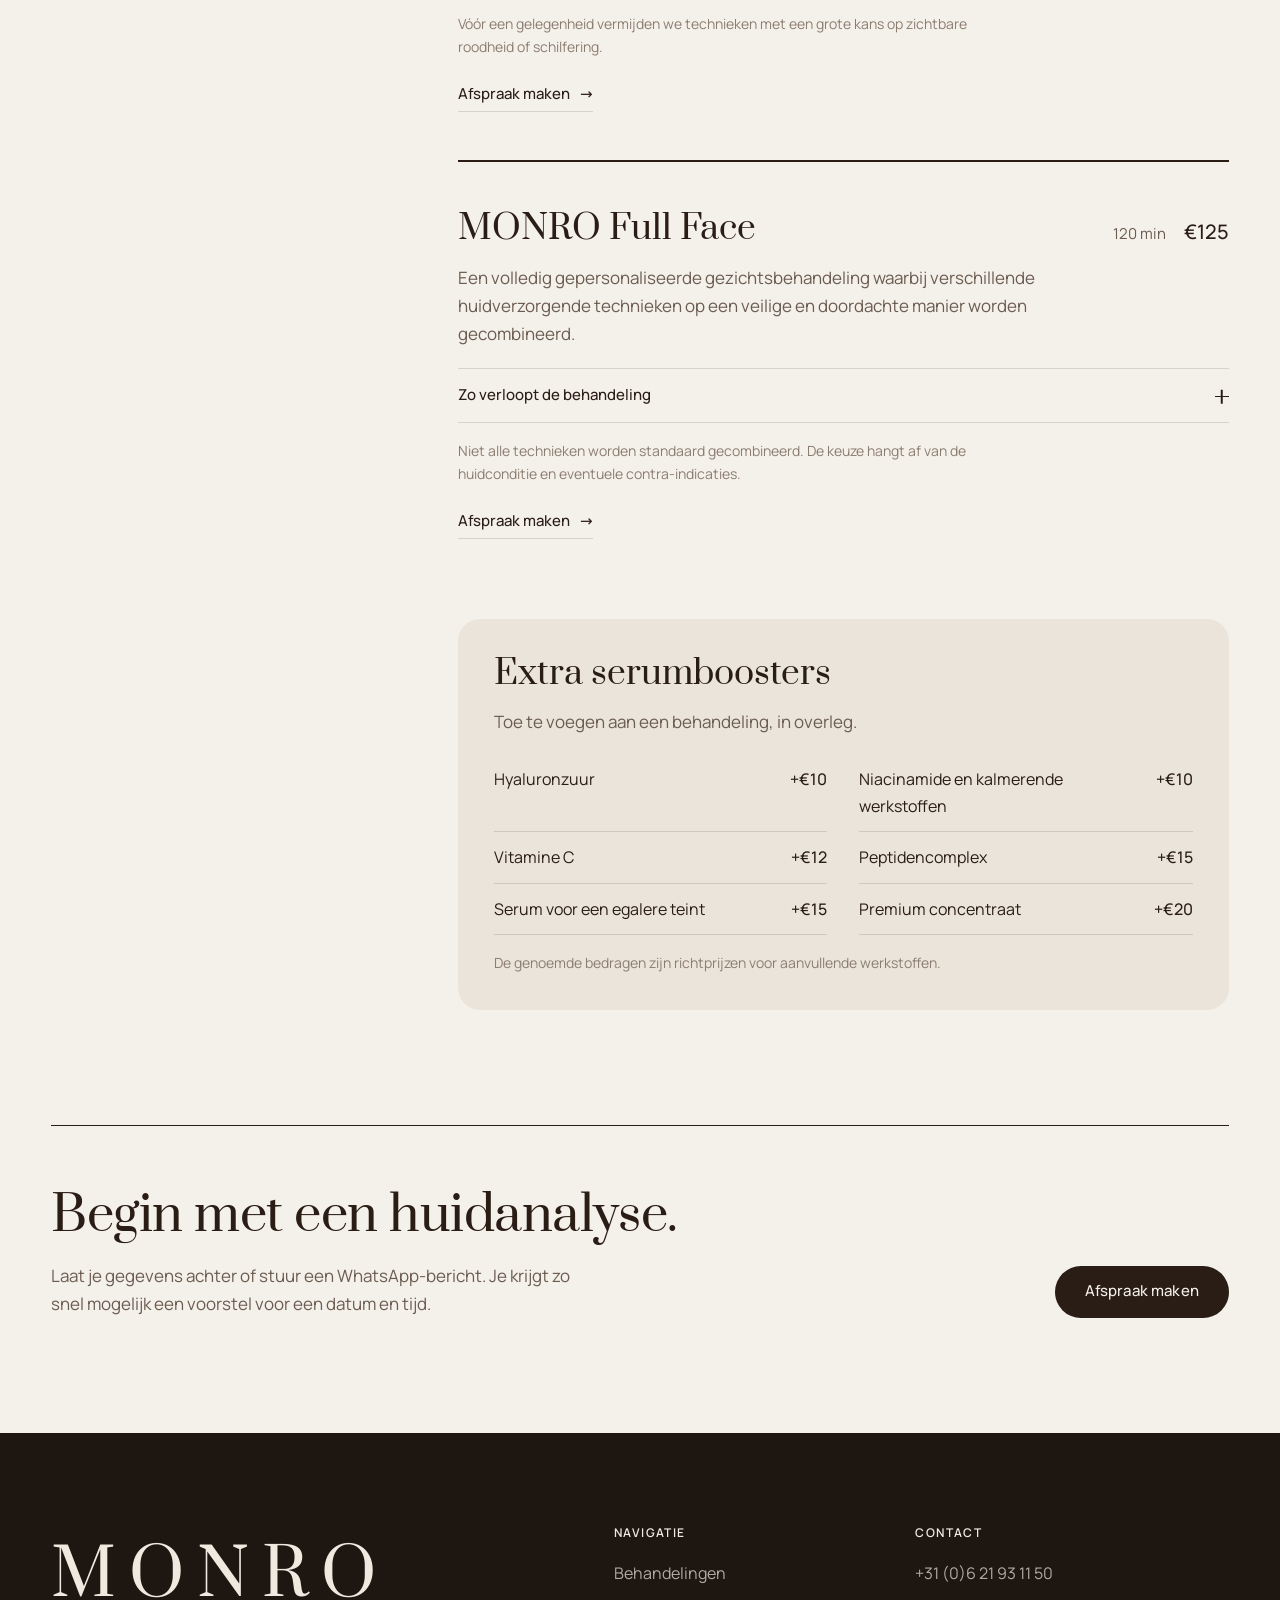
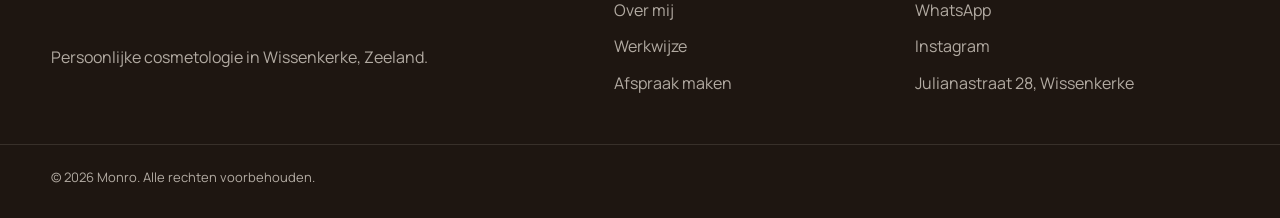
==== commit b38cfe37: "Tetiana's photo on about page, chiromassage €50 with full method text, dieptereiniging €80 Co-Author" ====
--- a/behandelingen/index.html
+++ b/behandelingen/index.html
@@ -17,7 +17,7 @@
   <link rel="icon" href="/favicon.svg" type="image/svg+xml">
   <link rel="preload" href="/fonts/prata-latin-400-normal.woff2" as="font" type="font/woff2" crossorigin>
   <link rel="stylesheet" href="/css/fonts.css?v=8c6cdbb1">
-  <link rel="stylesheet" href="/css/style.css?v=db5a8fb5">
+  <link rel="stylesheet" href="/css/style.css?v=634de912">
   <script>document.documentElement.classList.add("js")</script>
 </head>
 <body data-page="treatments">
@@ -64,14 +64,14 @@
     <div class="tp">
       <aside class="tp__index">
         <ul>
-          <li><a href="#dieptereiniging"><span>Multimodale dieptereiniging</span><span class="tp__index-price">€70</span></a></li>
+          <li><a href="#dieptereiniging"><span>Multimodale dieptereiniging</span><span class="tp__index-price">€80</span></a></li>
           <li><a href="#acne"><span>Uitgebreide acnebehandeling</span><span class="tp__index-price">€90</span></a></li>
           <li><a href="#couperose"><span>Kalmerende behandeling bij couperose</span><span class="tp__index-price">€75</span></a></li>
           <li><a href="#microneedling"><span>Microneedling gezicht</span><span class="tp__index-price">€110</span></a></li>
           <li><a href="#peeling"><span>Professionele chemische peelings</span><span class="tp__index-price">vanaf €65</span></a></li>
           <li><a href="#elektroporatie"><span>Elektroporatie, mesotherapie zonder naalden</span><span class="tp__index-price">€75</span></a></li>
           <li><a href="#microcurrent"><span>Microcurrent gezichtsbehandeling</span><span class="tp__index-price">vanaf €60</span></a></li>
-          <li><a href="#chiromassage"><span>Spaanse chiromassage gezicht</span><span class="tp__index-price">€40</span></a></li>
+          <li><a href="#chiromassage"><span>Spaanse chiromassage gezicht</span><span class="tp__index-price">€50</span></a></li>
           <li><a href="#serum"><span>Intensieve serumbehandeling</span><span class="tp__index-price">€65</span></a></li>
           <li><a href="#glow"><span>Glow Before You Go</span><span class="tp__index-price">€80</span></a></li>
           <li><a href="#fullface"><span>MONRO Full Face</span><span class="tp__index-price">€125</span></a></li>
@@ -82,7 +82,7 @@
         <article class="tr reveal" id="dieptereiniging">
           <div class="tr__head">
             <h2 class="tr__title">Multimodale dieptereiniging</h2>
-            <p class="tr__meta"><span>120 min</span><span class="tr__price">€70</span></p>
+            <p class="tr__meta"><span>120 min</span><span class="tr__price">€80</span></p>
           </div>
           <p class="tr__desc">Een uitgebreide behandeling voor het reinigen van de huid, het verwijderen van mee-eters en het verzorgen van verstopte poriën.</p>
           <details class="steps">
@@ -186,9 +186,13 @@
         <article class="tr reveal" id="chiromassage">
           <div class="tr__head">
             <h2 class="tr__title">Spaanse chiromassage gezicht</h2>
-            <p class="tr__meta"><span>60 min</span><span class="tr__price">€40</span></p>
-          </div>
-          <p class="tr__desc">Een ontspannende gezichtsmassage met vloeiende, ritmische en gevarieerde manuele technieken.</p>
+            <p class="tr__meta"><span>60 min</span><span class="tr__price">€50</span></p>
+          </div>
+          <p class="tr__desc">De kunst van natuurlijke verjonging en manuele lifting. Een verfijnde manuele methode voor gezicht, hals en decolleté, gericht op ontspanning, een frisse teint en zichtbaar strakkere contouren.</p>
+          <details class="steps more">
+            <summary>Meer over Spaanse chiromassage<span class="faq__icon" aria-hidden="true"></span></summary>
+            <div class="more__body"><p class="more__lead">De kunst van natuurlijke verjonging en manuele lifting</p><p>Een mooi gezicht begint niet alleen bij de huid. Het begint bij harmonieus samenwerkende spieren, een goede microcirculatie, vrij bewegende weefsels en innerlijke ontspanning.</p><p>Spaanse chiromassage is een verfijnde, technisch veeleisende manuele massagemethode. Ze combineert een diepgaand begrip van de anatomie van het gezicht met precieze bewegingen en een persoonlijke benadering van huidveroudering.</p><p>De oorsprong van de methode ligt bij de Spaanse arts Vicente Lino Ferrándiz García. De esthetische chiromassage is verder ontwikkeld door de Spaanse specialist Enrique Castells García, die de manuele technieken verfijnde en complete programma&#x27;s ontwikkelde voor verschillende weefselstructuren.</p><h3 class="more__h">Wat maakt Spaanse chiromassage uniek?</h3><p>Anders dan een gewone cosmetische massage werkt Spaanse chiromassage op meerdere niveaus in de weefsels van gezicht, hals en decolleté. De methode combineert verschillende richtingen:</p><div class="more__sub"><h4>Myostructurele en myofasciale technieken</h4><p>Gericht op de mimische spieren, zachte weefsels en fasciale structuren. Helpt spierspanning te verminderen, de beweeglijkheid van de weefsels te verbeteren, expressielijntjes zichtbaar te verzachten en de gelaatstrekken ontspannener te laten ogen.</p></div><div class="more__sub"><h4>Biovasculaire en lymfedrainerende technieken</h4><p>Zachte, anatomisch gerichte bewegingen ondersteunen de oppervlakkige microcirculatie en de natuurlijke lymfe- en veneuze afvoer. Dat is vooral prettig bij een neiging tot vochtophoping, opgezwollenheid en een opgezet gezicht in de ochtend.</p></div><div class="more__sub"><h4>Modellerende en liftende technieken</h4><p>Speciale kneed-, rek- en modellerende bewegingen zijn gericht op een betere spankracht van de zachte weefsels en zichtbaar strakkere gezichtscontouren.</p></div><div class="more__sub"><h4>Neurosedatieve technieken</h4><p>Vloeiende, ritmische, ononderbroken bewegingen helpen opgebouwde spanning los te laten, diep te ontspannen en een gevoel van innerlijke rust terug te vinden.</p></div><h3 class="more__h">Welk resultaat mag je verwachten?</h3><p>Na een Spaanse chiromassage kan het gezicht frisser, uitgeruster en harmonieuzer ogen.</p><ul class="more__list"><li>Minder zichtbare vochtophoping en opgezwollenheid.</li><li>Een frissere teint dankzij plaatselijke stimulatie van de microcirculatie.</li><li>Zichtbaar zachtere fijne lijntjes en expressielijnen.</li><li>Een steviger en strakker aanvoelende huid.</li><li>Een zichtbaar strakkere gezichtsovaal.</li><li>Ontspanning van gespannen gezichts- en kauwspieren.</li><li>Diepe ontspanning en minder vermoeidheid.</li></ul><p>Het resultaat is persoonlijk en hangt af van de huid, de conditie van de zachte weefsels en de regelmaat van de behandelingen.</p><h3 class="more__h">Waarom een kuur?</h3><p>Eén behandeling laat je diepe ontspanning ervaren, een frissere teint zien en het effect van minder vochtophoping merken.</p><p>Met een kuur werken we stap voor stap aan je wensen en stemmen we de intensiteit en de combinatie van technieken af op de conditie van de weefsels.</p><p>Als startprogramma kan een kuur van 6-10 behandelingen worden geadviseerd, 1-2 keer per week. Hoe vaak je daarna terugkomt om het resultaat te behouden, bepalen we samen.</p><h3 class="more__h">Mijn aanpak</h3><p>Ik zie het gezicht niet als losse rimpels of zones, maar als één anatomisch systeem waarin huid, spieren, fascia, bloedvaten en emotionele spanning met elkaar samenhangen.</p><p>Elke behandeling stem ik af op de kenmerken van je gezicht, de mate van spierspanning, de neiging tot vochtophoping en het resultaat dat je wenst. Ik besteed bijzondere aandacht aan de precisie van de bewegingen, hun diepte, ritme en volgorde.</p><p>Voor mij is Spaanse chiromassage een combinatie van vakkennis, de kunst van aanraking en een zorgvuldige omgang met de natuurlijke schoonheid van het gezicht.</p><p class="more__quote">De behandeling duurt 60 minuten: een uur persoonlijke aandacht, diepe ontspanning en professionele huidverzorging. Spaanse chiromassage is zelfzorg als kunst, met alle aandacht voor natuurlijke schoonheid.</p><p>Maak een afspraak voor een behandeling of een adviesgesprek over een passende kuur.</p></div>
+          </details>
           <details class="steps">
             <summary>Zo verloopt de behandeling<span class="faq__icon" aria-hidden="true"></span></summary>
             <ol><li>Zachte gezichtsreiniging</li><li>Aanbrengen van een geschikt massageproduct</li><li>Uitgebreide chiromassage van gezicht, hals en eventueel decolleté</li><li>Afsluitende huidverzorging</li></ol>
--- a/css/style.css
+++ b/css/style.css
@@ -273,6 +273,19 @@
 .steps ol { margin: 0 0 18px; padding-left: 1.3em; list-style: decimal; color: var(--ink-2); display: grid; gap: 6px; }
 .steps ol li::marker { color: var(--accent); }
 
+/* Uitgebreide uitleg (bv. Spaanse chiromassage) */
+.more + .steps { border-top: 0; margin-top: 0; }
+.more__body { padding: 4px 0 28px; max-width: 64ch; color: var(--ink-2); }
+.more__body > * + * { margin-top: 14px; }
+.more__lead { font-family: var(--serif); font-size: clamp(20px, 1.8vw, 24px); line-height: 1.35; color: var(--accent); }
+.more__h { font-family: var(--serif); font-size: clamp(20px, 1.8vw, 24px); color: var(--ink); margin-top: 32px !important; }
+.more__sub { padding-left: 16px; border-left: 2px solid var(--line); }
+.more__sub h4 { margin: 0 0 6px; font-size: 16px; font-weight: 600; color: var(--ink); }
+.more__list { display: grid; gap: 8px; }
+.more__list li { position: relative; padding-left: 20px; }
+.more__list li::before { content: ""; position: absolute; left: 0; top: .7em; width: 8px; height: 1.5px; background: var(--accent); }
+.more__quote { font-family: var(--serif); font-size: 19px; line-height: 1.45; color: var(--ink); padding: 20px 24px; background: var(--bg-2); border-radius: var(--radius-sm); margin-top: 28px !important; }
+
 .boosters { margin-top: clamp(16px, 3vw, 32px); padding: clamp(24px, 3vw, 36px); background: var(--bg-2); border-radius: var(--radius); }
 .boosters__list { margin-top: 18px; display: grid; grid-template-columns: 1fr 1fr; gap: 0 32px; }
 .boosters__list li { display: flex; justify-content: space-between; gap: 16px; padding: 12px 0; border-bottom: 1px solid var(--line); }
@@ -287,7 +300,7 @@
 .about-hero__text > p:not(.about-hero__intro):not(.about-hero__sign) { color: var(--ink-2); font-size: 17px; max-width: 50ch; }
 .about-hero__text > p + p { margin-top: 16px; }
 .about-hero__text .about-hero__sign { font-family: var(--serif); font-size: 22px; margin-top: 32px; }
-.about-hero__media img { width: 100%; aspect-ratio: 4 / 5; object-fit: cover; border-radius: var(--radius); }
+.about-hero__media img { width: 100%; aspect-ratio: 4 / 5; object-fit: cover; object-position: 46% 30%; border-radius: var(--radius); }
 
 .values { display: grid; grid-template-columns: repeat(3, 1fr); gap: clamp(24px, 3vw, 48px); margin-top: clamp(32px, 4vw, 56px); }
 .value { padding-top: 24px; border-top: 1px solid var(--ink); }
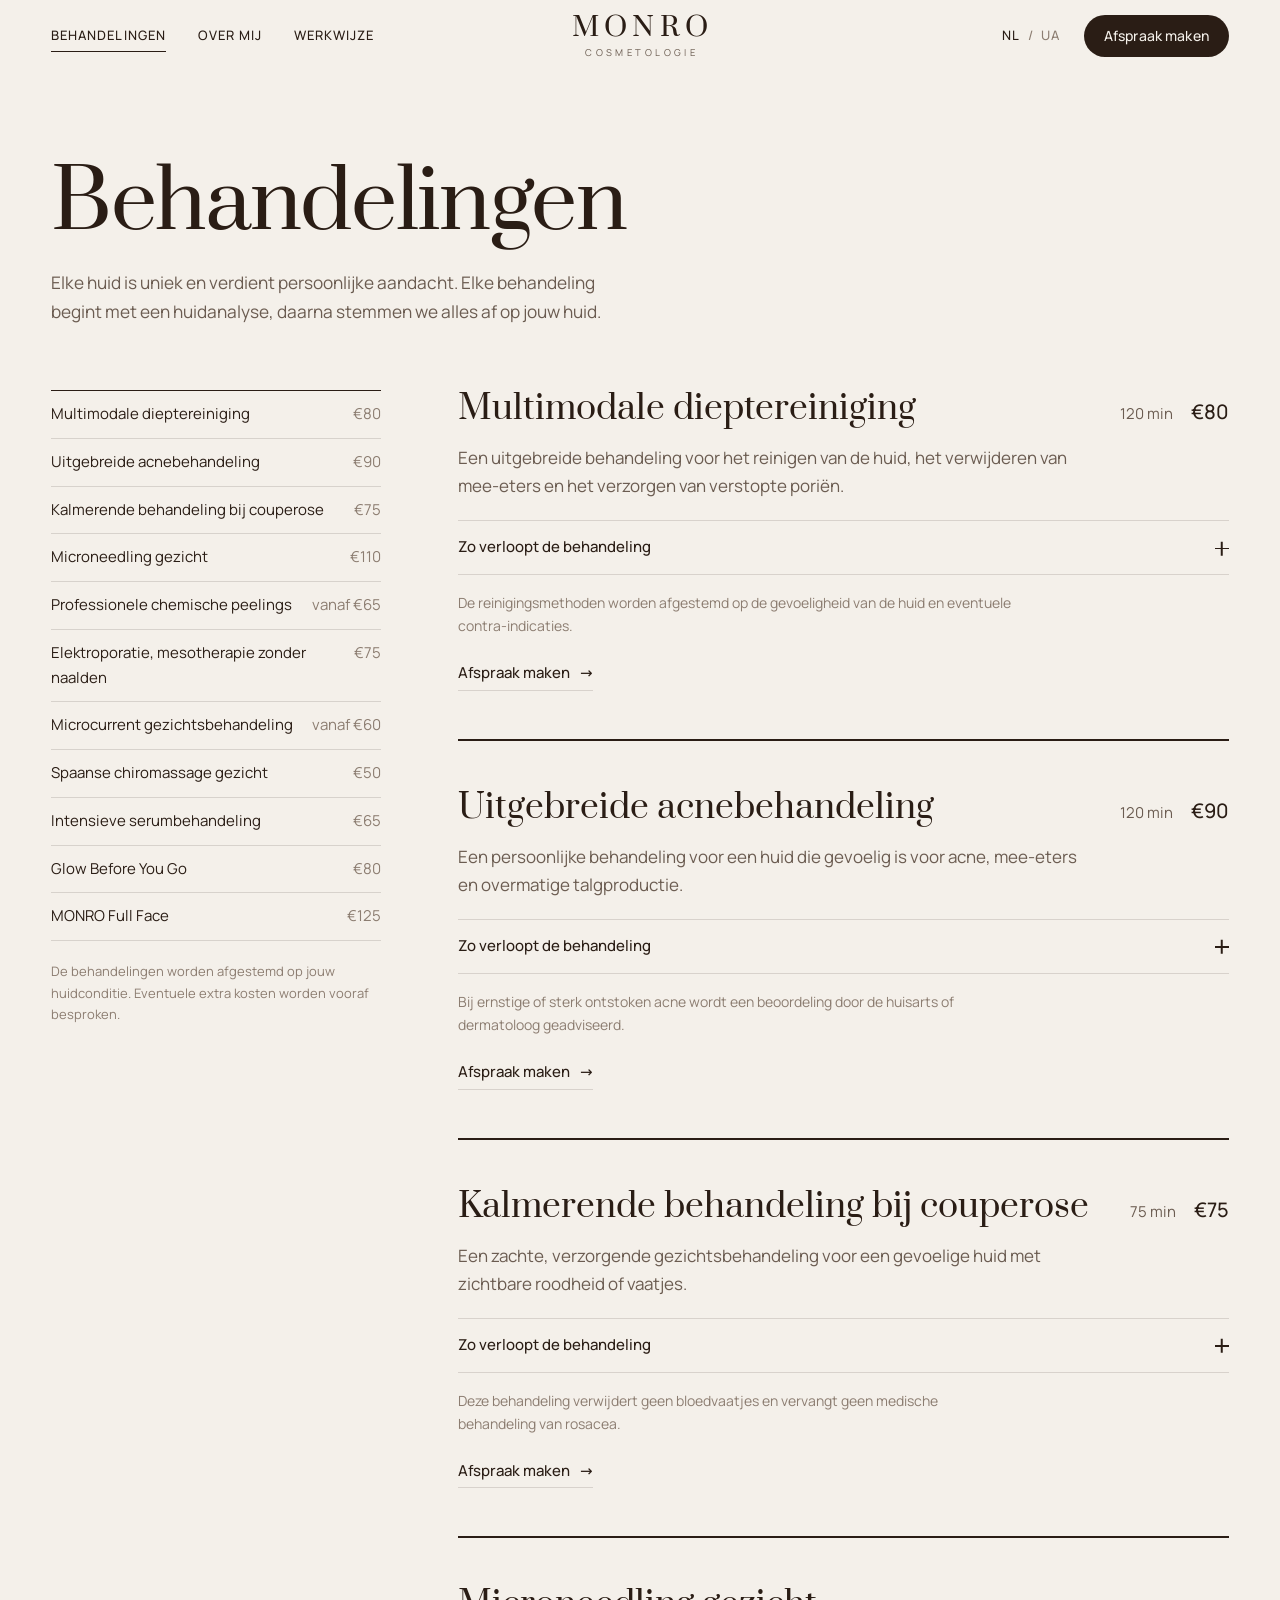
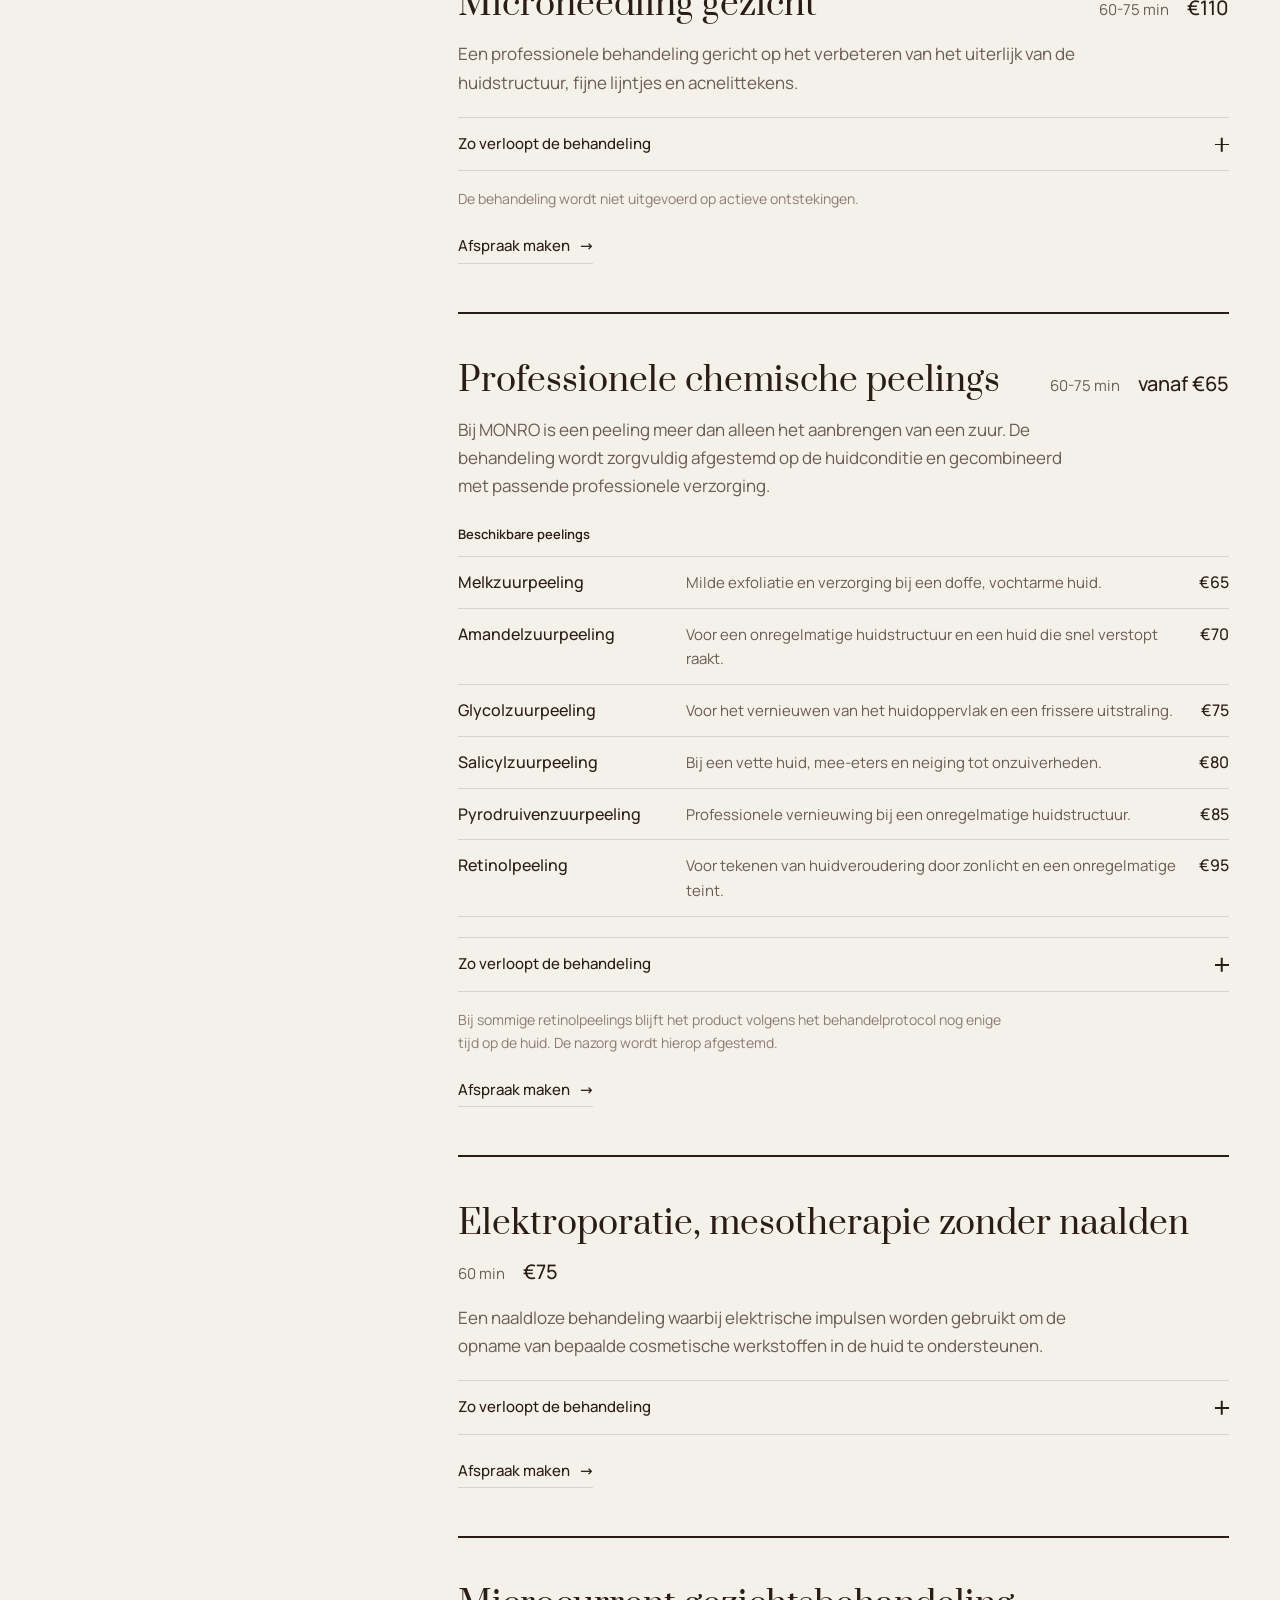
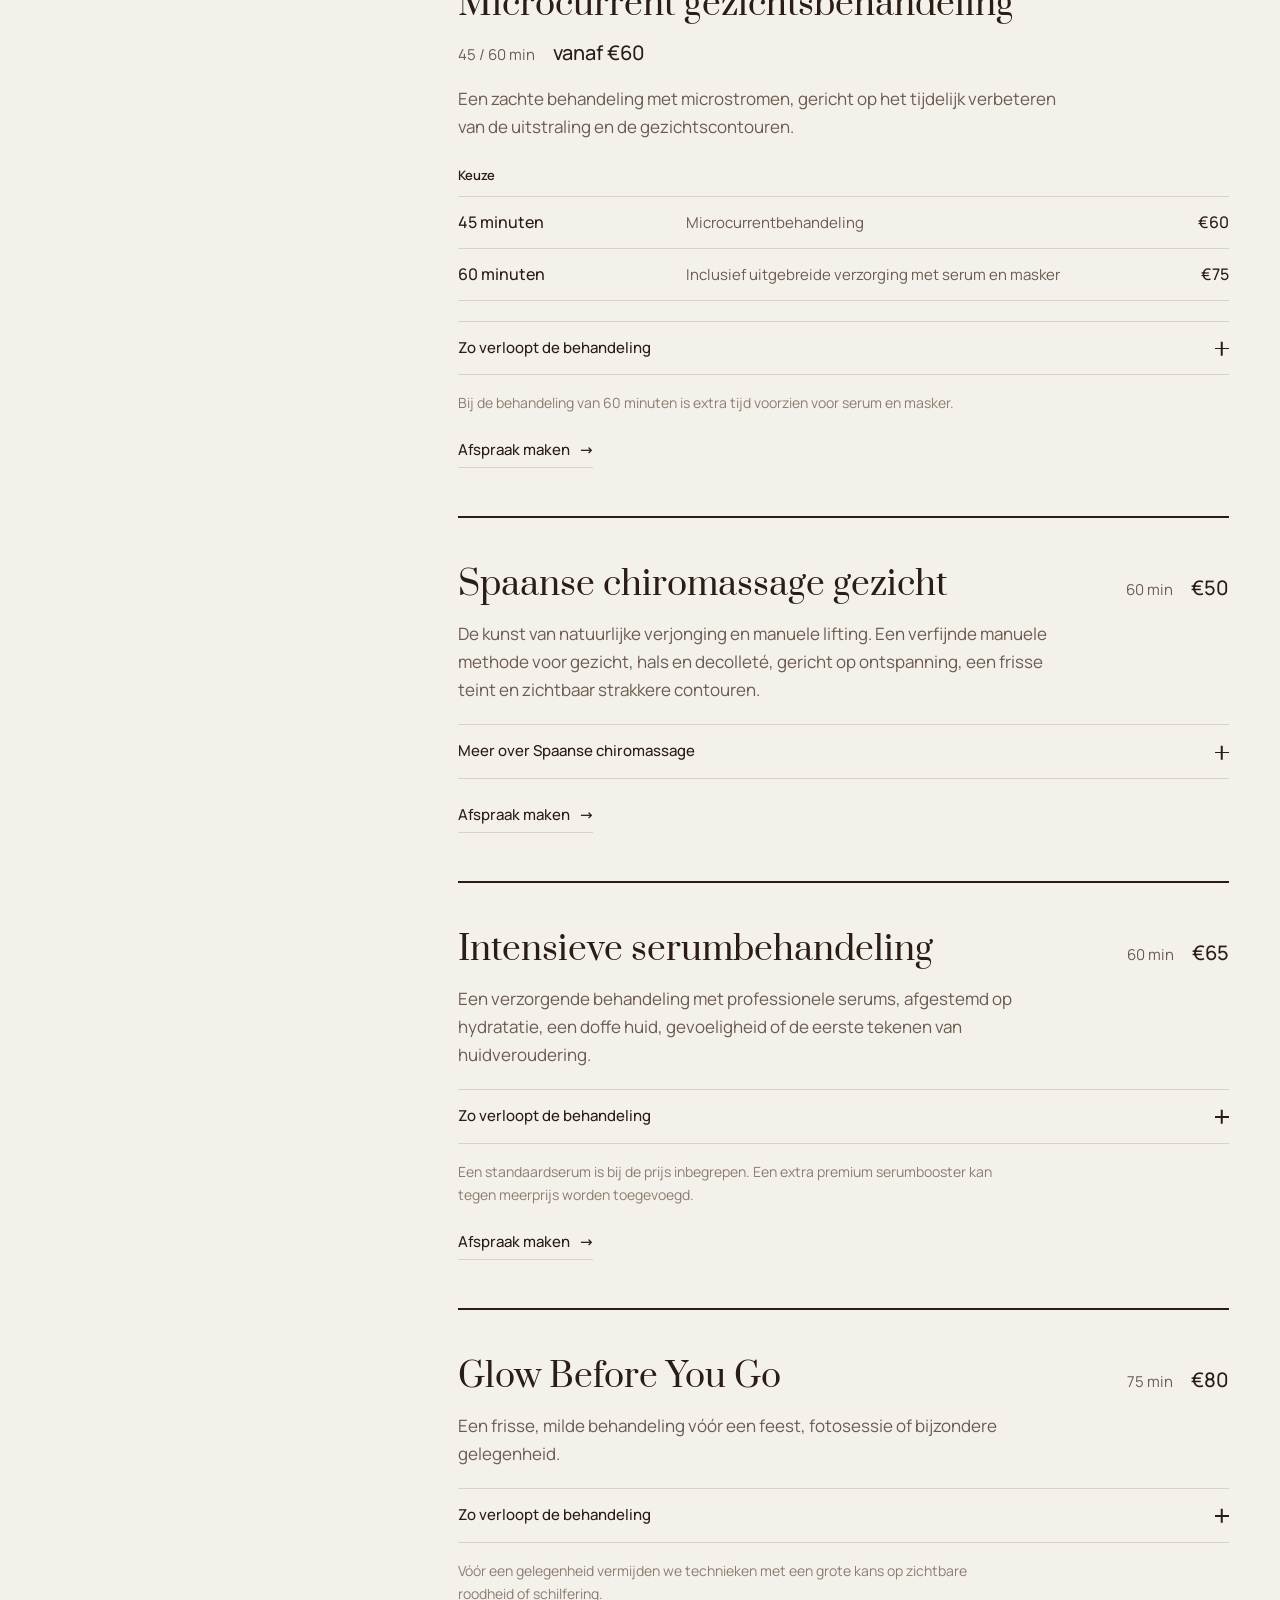
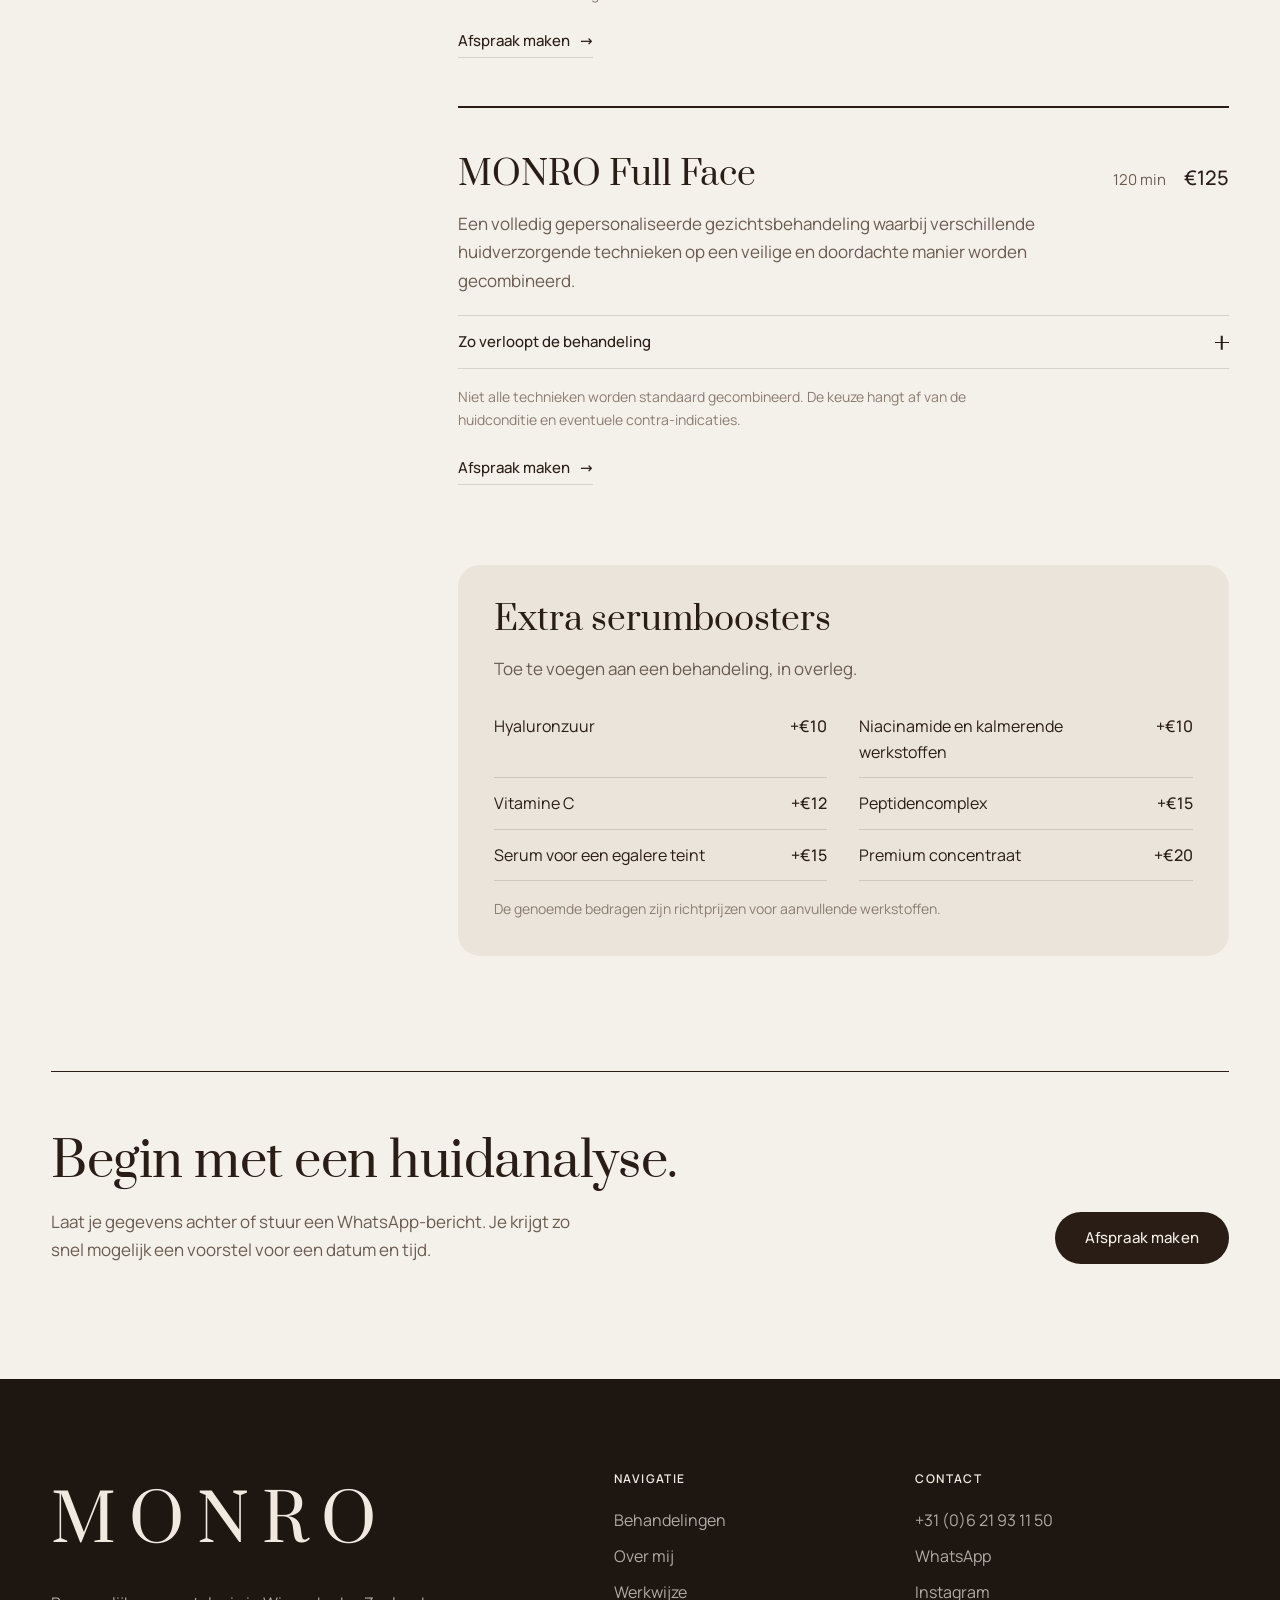
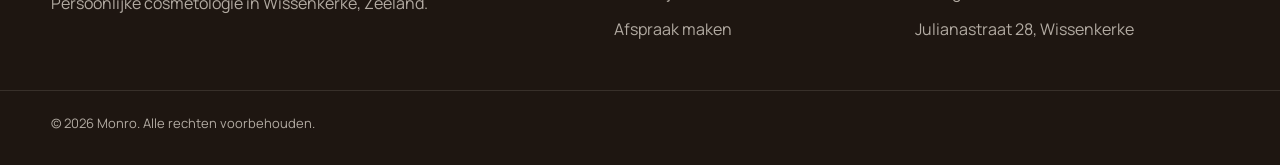
==== commit acaa61f9: "Remove steps block from Spanish chiromassage Co-Authored-By: Claude Opus 5.5 <noreply@anthropic.com>" ====
--- a/behandelingen/index.html
+++ b/behandelingen/index.html
@@ -193,10 +193,6 @@
             <summary>Meer over Spaanse chiromassage<span class="faq__icon" aria-hidden="true"></span></summary>
             <div class="more__body"><p class="more__lead">De kunst van natuurlijke verjonging en manuele lifting</p><p>Een mooi gezicht begint niet alleen bij de huid. Het begint bij harmonieus samenwerkende spieren, een goede microcirculatie, vrij bewegende weefsels en innerlijke ontspanning.</p><p>Spaanse chiromassage is een verfijnde, technisch veeleisende manuele massagemethode. Ze combineert een diepgaand begrip van de anatomie van het gezicht met precieze bewegingen en een persoonlijke benadering van huidveroudering.</p><p>De oorsprong van de methode ligt bij de Spaanse arts Vicente Lino Ferrándiz García. De esthetische chiromassage is verder ontwikkeld door de Spaanse specialist Enrique Castells García, die de manuele technieken verfijnde en complete programma&#x27;s ontwikkelde voor verschillende weefselstructuren.</p><h3 class="more__h">Wat maakt Spaanse chiromassage uniek?</h3><p>Anders dan een gewone cosmetische massage werkt Spaanse chiromassage op meerdere niveaus in de weefsels van gezicht, hals en decolleté. De methode combineert verschillende richtingen:</p><div class="more__sub"><h4>Myostructurele en myofasciale technieken</h4><p>Gericht op de mimische spieren, zachte weefsels en fasciale structuren. Helpt spierspanning te verminderen, de beweeglijkheid van de weefsels te verbeteren, expressielijntjes zichtbaar te verzachten en de gelaatstrekken ontspannener te laten ogen.</p></div><div class="more__sub"><h4>Biovasculaire en lymfedrainerende technieken</h4><p>Zachte, anatomisch gerichte bewegingen ondersteunen de oppervlakkige microcirculatie en de natuurlijke lymfe- en veneuze afvoer. Dat is vooral prettig bij een neiging tot vochtophoping, opgezwollenheid en een opgezet gezicht in de ochtend.</p></div><div class="more__sub"><h4>Modellerende en liftende technieken</h4><p>Speciale kneed-, rek- en modellerende bewegingen zijn gericht op een betere spankracht van de zachte weefsels en zichtbaar strakkere gezichtscontouren.</p></div><div class="more__sub"><h4>Neurosedatieve technieken</h4><p>Vloeiende, ritmische, ononderbroken bewegingen helpen opgebouwde spanning los te laten, diep te ontspannen en een gevoel van innerlijke rust terug te vinden.</p></div><h3 class="more__h">Welk resultaat mag je verwachten?</h3><p>Na een Spaanse chiromassage kan het gezicht frisser, uitgeruster en harmonieuzer ogen.</p><ul class="more__list"><li>Minder zichtbare vochtophoping en opgezwollenheid.</li><li>Een frissere teint dankzij plaatselijke stimulatie van de microcirculatie.</li><li>Zichtbaar zachtere fijne lijntjes en expressielijnen.</li><li>Een steviger en strakker aanvoelende huid.</li><li>Een zichtbaar strakkere gezichtsovaal.</li><li>Ontspanning van gespannen gezichts- en kauwspieren.</li><li>Diepe ontspanning en minder vermoeidheid.</li></ul><p>Het resultaat is persoonlijk en hangt af van de huid, de conditie van de zachte weefsels en de regelmaat van de behandelingen.</p><h3 class="more__h">Waarom een kuur?</h3><p>Eén behandeling laat je diepe ontspanning ervaren, een frissere teint zien en het effect van minder vochtophoping merken.</p><p>Met een kuur werken we stap voor stap aan je wensen en stemmen we de intensiteit en de combinatie van technieken af op de conditie van de weefsels.</p><p>Als startprogramma kan een kuur van 6-10 behandelingen worden geadviseerd, 1-2 keer per week. Hoe vaak je daarna terugkomt om het resultaat te behouden, bepalen we samen.</p><h3 class="more__h">Mijn aanpak</h3><p>Ik zie het gezicht niet als losse rimpels of zones, maar als één anatomisch systeem waarin huid, spieren, fascia, bloedvaten en emotionele spanning met elkaar samenhangen.</p><p>Elke behandeling stem ik af op de kenmerken van je gezicht, de mate van spierspanning, de neiging tot vochtophoping en het resultaat dat je wenst. Ik besteed bijzondere aandacht aan de precisie van de bewegingen, hun diepte, ritme en volgorde.</p><p>Voor mij is Spaanse chiromassage een combinatie van vakkennis, de kunst van aanraking en een zorgvuldige omgang met de natuurlijke schoonheid van het gezicht.</p><p class="more__quote">De behandeling duurt 60 minuten: een uur persoonlijke aandacht, diepe ontspanning en professionele huidverzorging. Spaanse chiromassage is zelfzorg als kunst, met alle aandacht voor natuurlijke schoonheid.</p><p>Maak een afspraak voor een behandeling of een adviesgesprek over een passende kuur.</p></div>
           </details>
-          <details class="steps">
-            <summary>Zo verloopt de behandeling<span class="faq__icon" aria-hidden="true"></span></summary>
-            <ol><li>Zachte gezichtsreiniging</li><li>Aanbrengen van een geschikt massageproduct</li><li>Uitgebreide chiromassage van gezicht, hals en eventueel decolleté</li><li>Afsluitende huidverzorging</li></ol>
-          </details>
           <a class="link-arrow" href="/contact/?behandeling=chiromassage">Afspraak maken</a>
         </article>
         <article class="tr reveal" id="serum">
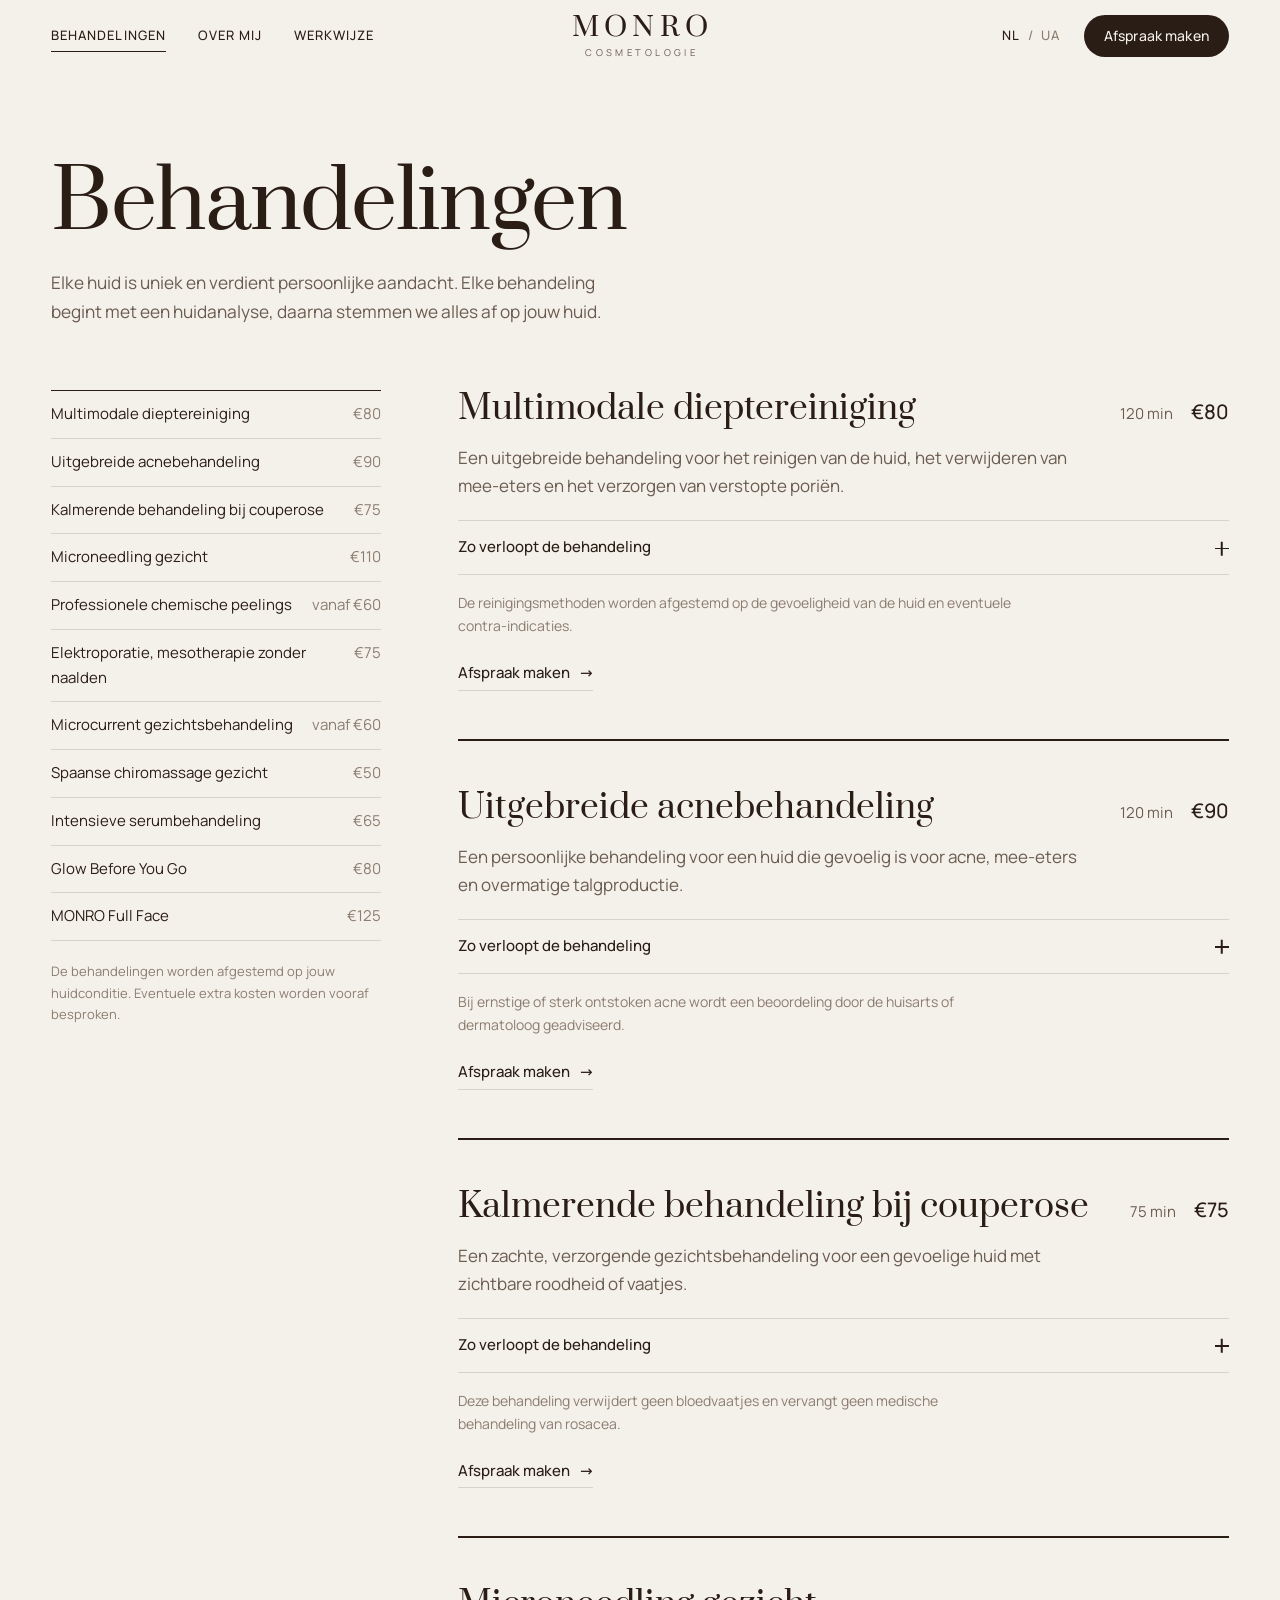
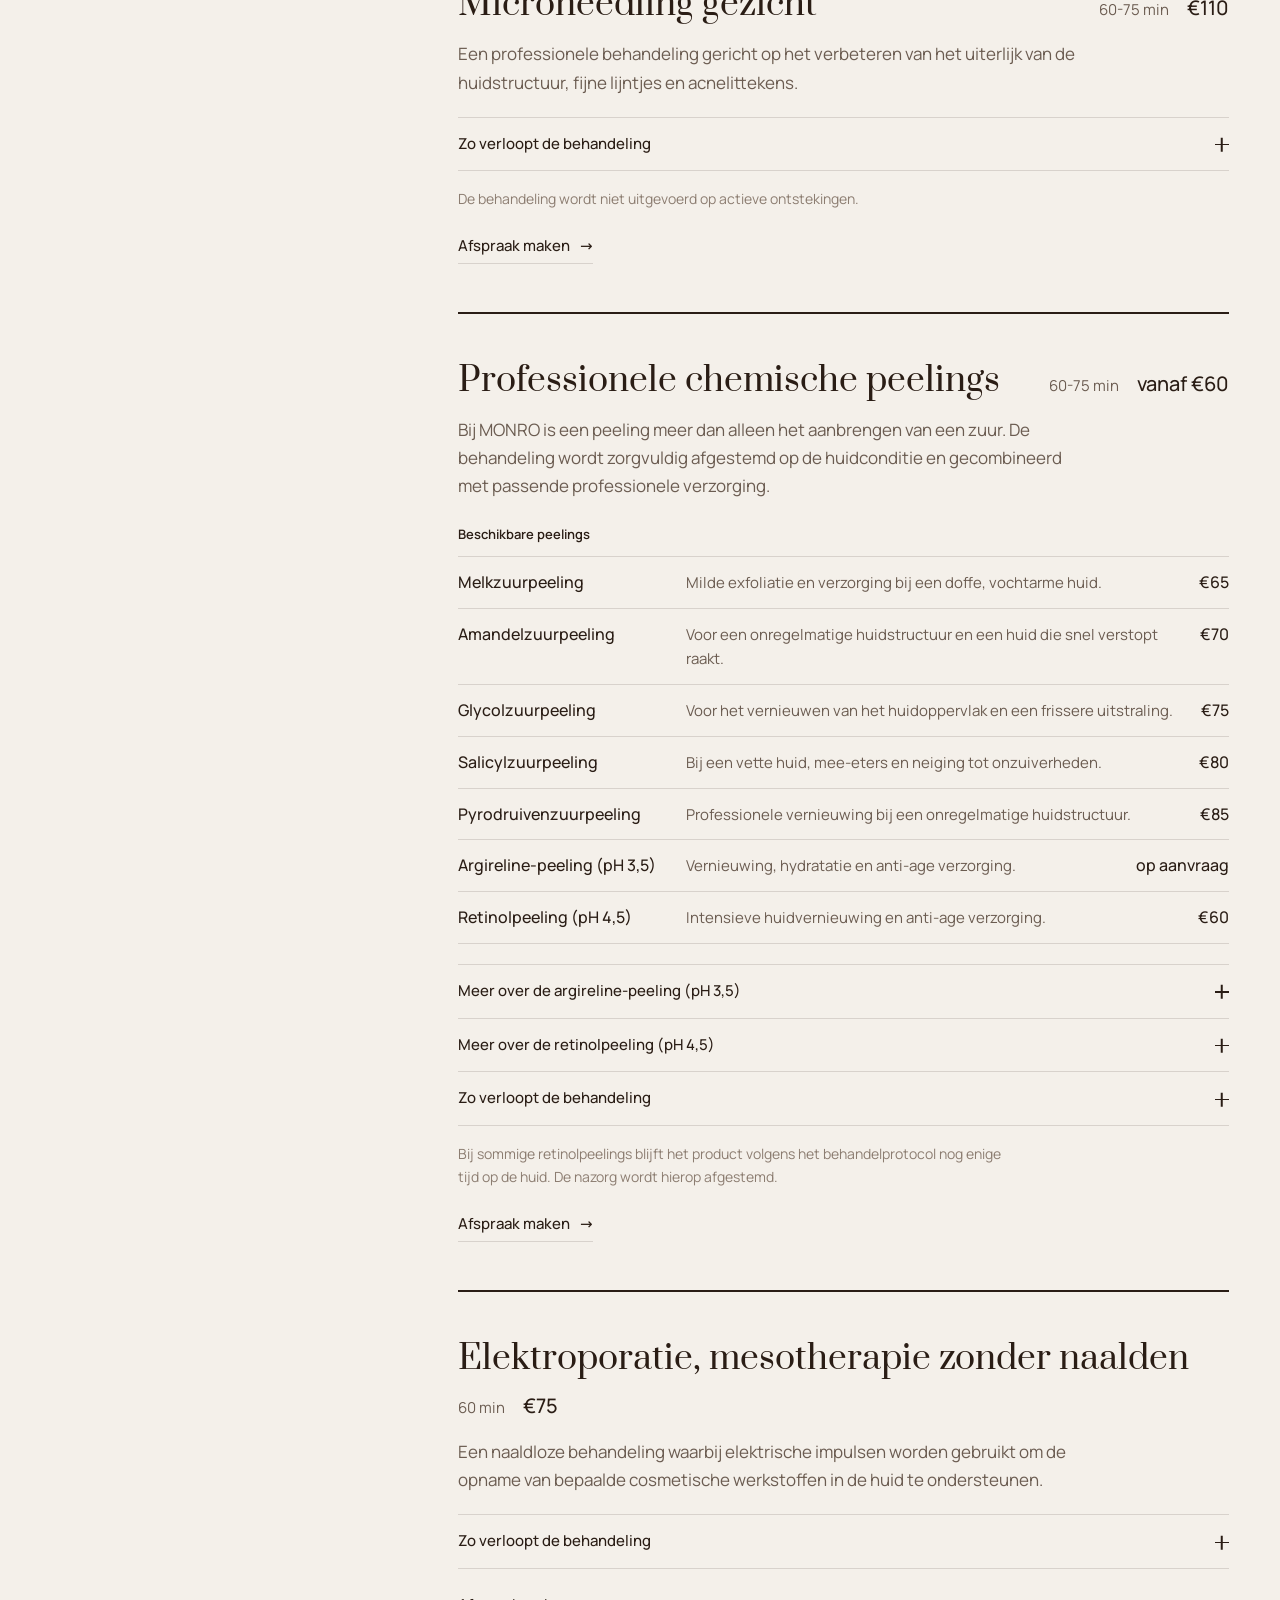
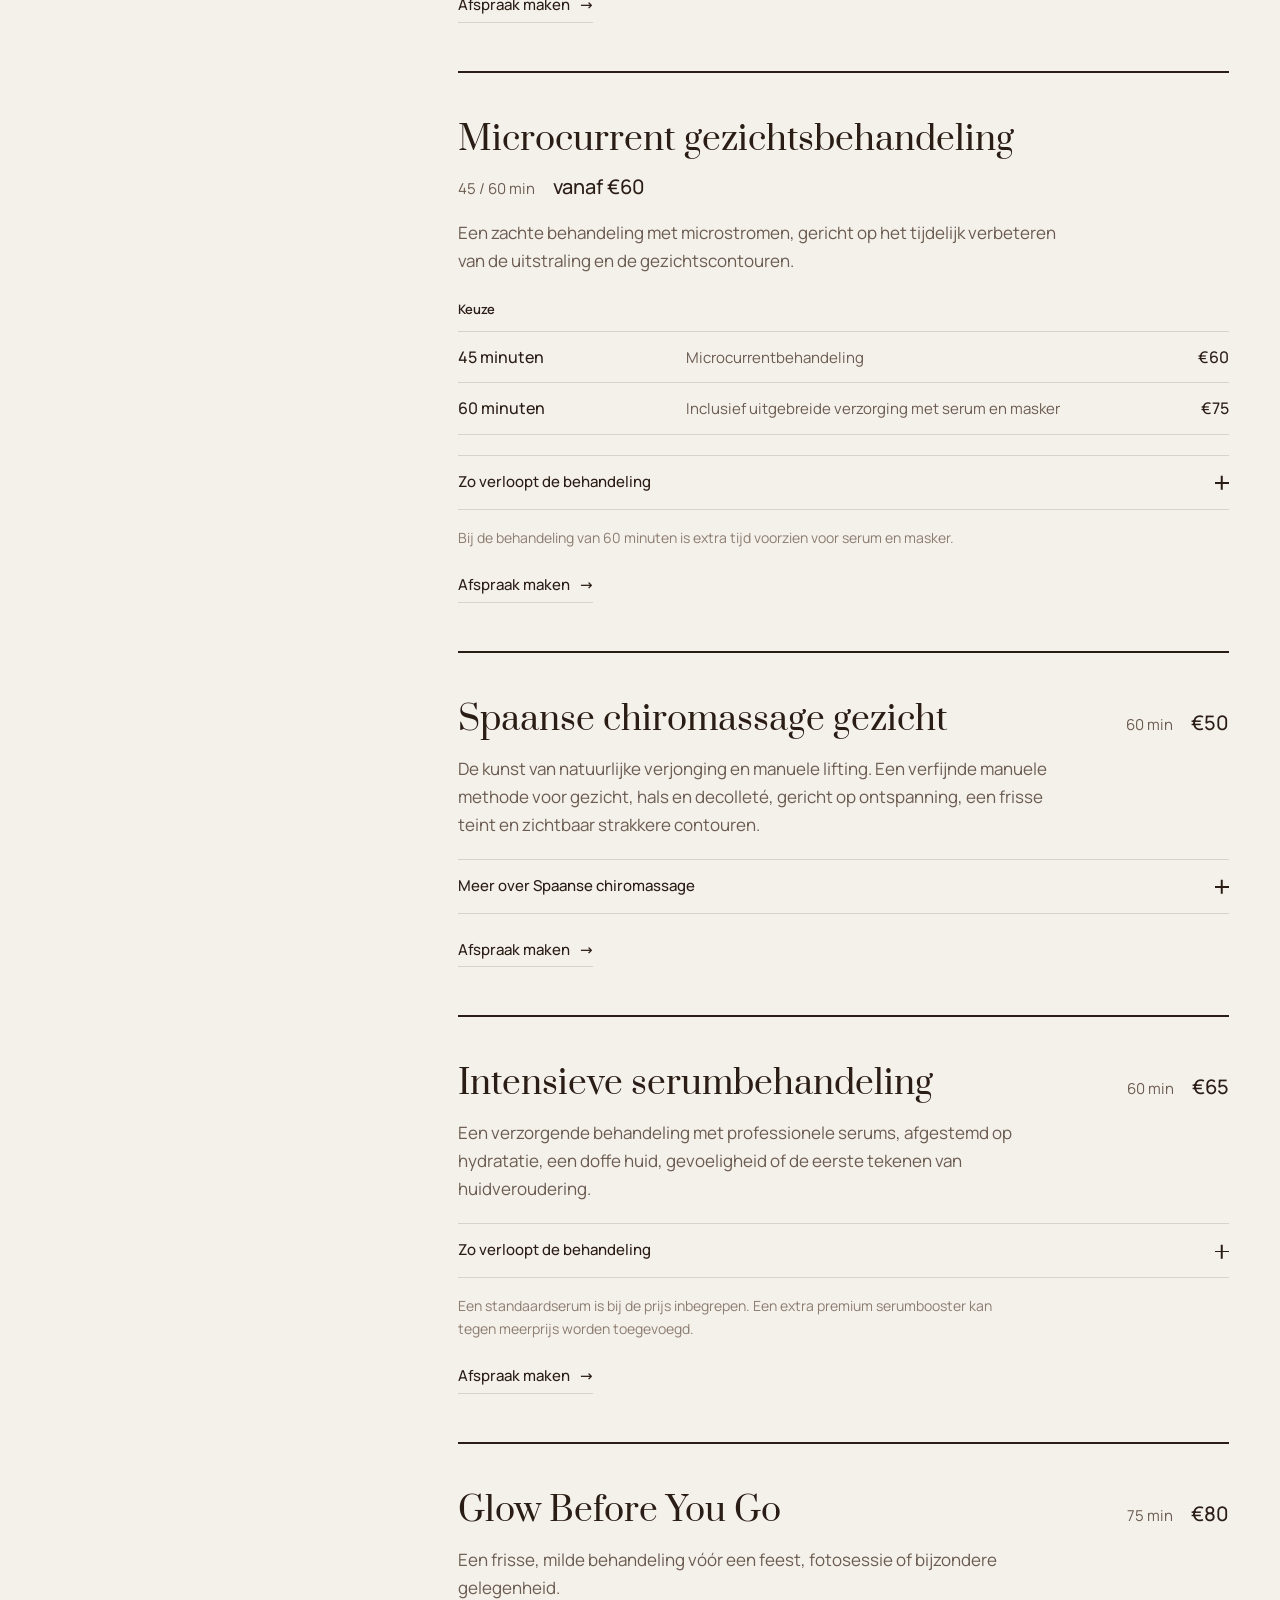
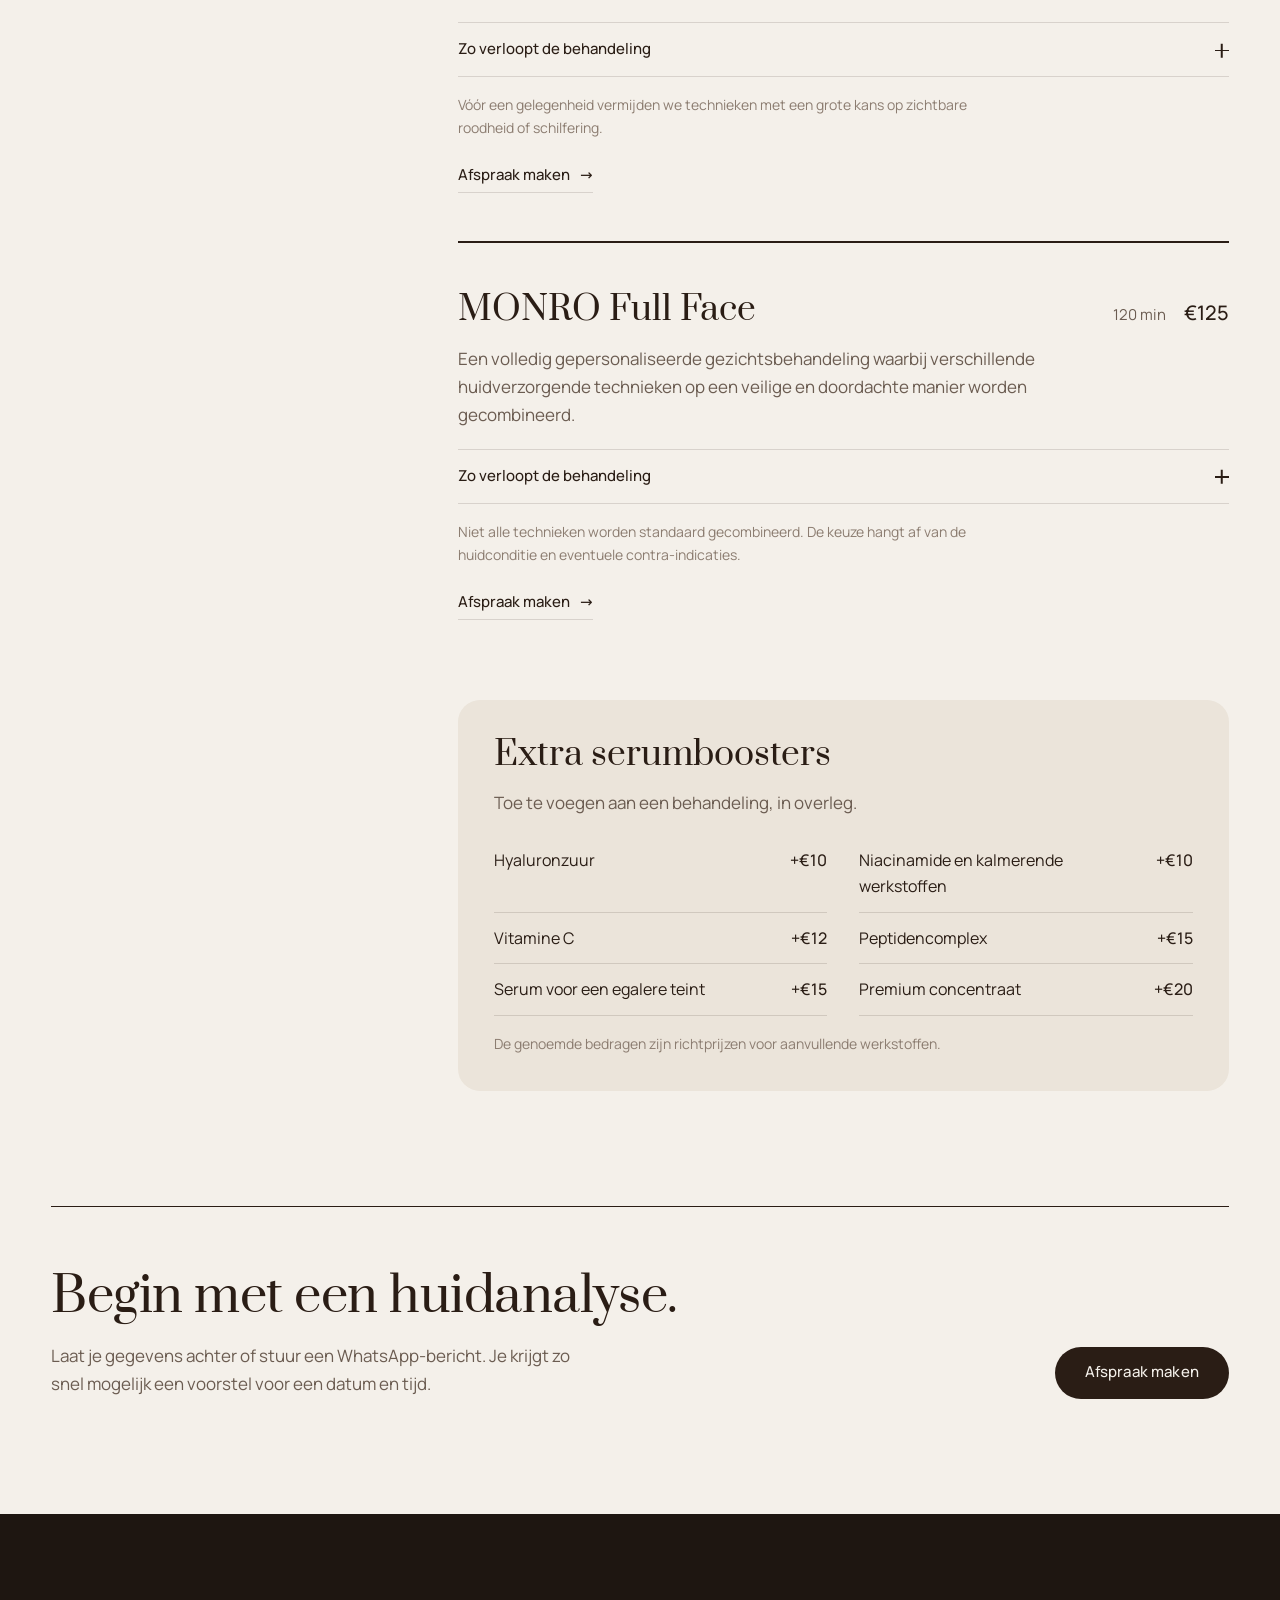
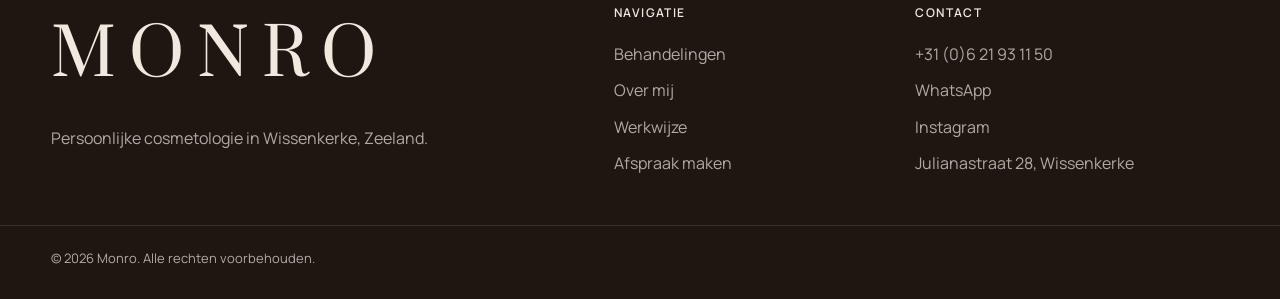
==== commit 360d48f0: "Peelings: add argireline peeling, retinol €60, detailed descriptions for both Co-Authored-By: Claude" ====
--- a/behandelingen/index.html
+++ b/behandelingen/index.html
@@ -17,7 +17,7 @@
   <link rel="icon" href="/favicon.svg" type="image/svg+xml">
   <link rel="preload" href="/fonts/prata-latin-400-normal.woff2" as="font" type="font/woff2" crossorigin>
   <link rel="stylesheet" href="/css/fonts.css?v=8c6cdbb1">
-  <link rel="stylesheet" href="/css/style.css?v=634de912">
+  <link rel="stylesheet" href="/css/style.css?v=bd616920">
   <script>document.documentElement.classList.add("js")</script>
 </head>
 <body data-page="treatments">
@@ -68,7 +68,7 @@
           <li><a href="#acne"><span>Uitgebreide acnebehandeling</span><span class="tp__index-price">€90</span></a></li>
           <li><a href="#couperose"><span>Kalmerende behandeling bij couperose</span><span class="tp__index-price">€75</span></a></li>
           <li><a href="#microneedling"><span>Microneedling gezicht</span><span class="tp__index-price">€110</span></a></li>
-          <li><a href="#peeling"><span>Professionele chemische peelings</span><span class="tp__index-price">vanaf €65</span></a></li>
+          <li><a href="#peeling"><span>Professionele chemische peelings</span><span class="tp__index-price">vanaf €60</span></a></li>
           <li><a href="#elektroporatie"><span>Elektroporatie, mesotherapie zonder naalden</span><span class="tp__index-price">€75</span></a></li>
           <li><a href="#microcurrent"><span>Microcurrent gezichtsbehandeling</span><span class="tp__index-price">vanaf €60</span></a></li>
           <li><a href="#chiromassage"><span>Spaanse chiromassage gezicht</span><span class="tp__index-price">€50</span></a></li>
@@ -134,7 +134,7 @@
         <article class="tr reveal" id="peeling">
           <div class="tr__head">
             <h2 class="tr__title">Professionele chemische peelings</h2>
-            <p class="tr__meta"><span>60-75 min</span><span class="tr__price">vanaf €65</span></p>
+            <p class="tr__meta"><span>60-75 min</span><span class="tr__price">vanaf €60</span></p>
           </div>
           <p class="tr__desc">Bij MONRO is een peeling meer dan alleen het aanbrengen van een zuur. De behandeling wordt zorgvuldig afgestemd op de huidconditie en gecombineerd met passende professionele verzorging.</p>
           <p class="tr__label">Beschikbare peelings</p>
@@ -144,8 +144,17 @@
               <li><span class="variants__name">Glycolzuurpeeling</span><span class="variants__text">Voor het vernieuwen van het huidoppervlak en een frissere uitstraling.</span><span class="variants__price">€75</span></li>
               <li><span class="variants__name">Salicylzuurpeeling</span><span class="variants__text">Bij een vette huid, mee-eters en neiging tot onzuiverheden.</span><span class="variants__price">€80</span></li>
               <li><span class="variants__name">Pyrodruivenzuurpeeling</span><span class="variants__text">Professionele vernieuwing bij een onregelmatige huidstructuur.</span><span class="variants__price">€85</span></li>
-              <li><span class="variants__name">Retinolpeeling</span><span class="variants__text">Voor tekenen van huidveroudering door zonlicht en een onregelmatige teint.</span><span class="variants__price">€95</span></li>
+              <li><span class="variants__name">Argireline-peeling (pH 3,5)</span><span class="variants__text">Vernieuwing, hydratatie en anti-age verzorging.</span><span class="variants__price">op aanvraag</span></li>
+              <li><span class="variants__name">Retinolpeeling (pH 4,5)</span><span class="variants__text">Intensieve huidvernieuwing en anti-age verzorging.</span><span class="variants__price">€60</span></li>
           </ul>
+          <details class="steps more">
+            <summary>Meer over de argireline-peeling (pH 3,5)<span class="faq__icon" aria-hidden="true"></span></summary>
+            <div class="more__body"><p class="more__lead">Vernieuwing, hydratatie en anti-age verzorging</p><p>Een zuurpeeling met meerdere werkstoffen en het peptide argireline, gericht op een betere huidkwaliteit en het voorkomen van tekenen van huidveroudering.</p><h3 class="more__h">Werking van de peeling</h3><ul class="more__list"><li>Verwijdert voorzichtig verhoornde huidcellen.</li><li>Egaliseert teint en huidstructuur.</li><li>Helpt pigmentvlekken te verminderen.</li><li>Verbetert de gladheid en veerkracht van de huid.</li><li>Vermindert de zichtbaarheid van fijne lijntjes.</li><li>Draagt bij aan hydratatie en vernieuwing van de huid.</li></ul><p>Werkzame stoffen: complex van fruitzuren, argireline 2%, extract van zwarte bes, geraniumolie.</p><p>Aanbevolen bij: een doffe huid, de eerste tekenen van huidveroudering, een onregelmatige teint, fijne lijntjes en tekenen van huidveroudering door zonlicht.</p><h3 class="more__h">Behandelprotocol</h3><ol class="more__ol"><li>Reinigen en voorbereiden van de huid.</li><li>Aanbrengen van de peeling: 1-3 lagen, afhankelijk van de conditie en gevoeligheid van de huid.</li><li>Inwerktijd: ongeveer 5-7 minuten volgens het protocol van de fabrikant.</li><li>Afspoelen van de peeling met koel water.</li><li>Kalmerend en hydraterend masker.</li><li>Afsluitende verzorging: herstellende crème en SPF 50.</li></ol><p>Het aantal lagen en de inwerktijd worden persoonlijk afgestemd.</p></div>
+          </details>
+          <details class="steps more">
+            <summary>Meer over de retinolpeeling (pH 4,5)<span class="faq__icon" aria-hidden="true"></span></summary>
+            <div class="more__body"><p class="more__lead">Intensieve huidvernieuwing en anti-age verzorging</p><p>De retinolpeeling is een chemische huidvernieuwing, gericht op een betere huidstructuur, een egalere teint en minder zichtbare tekenen van huidveroudering.</p><h3 class="more__h">Werking van de peeling</h3><ul class="more__list"><li>Stimuleert de vernieuwing van huidcellen.</li><li>Helpt fijne lijntjes te verminderen.</li><li>Egaliseert teint en huidreliëf.</li><li>Vermindert pigmentvlekken en acnelittekens.</li><li>Helpt de conditie van een huid met verwijde poriën te verbeteren.</li><li>Draagt bij aan een gladde en veerkrachtige huid.</li></ul><p>Werkzame stoffen: retinol, resorcinol.</p><p>Aanbevolen bij: tekenen van huidveroudering, huidveroudering door zonlicht, een onregelmatige teint, pigmentvlekken, acnelittekens en een neiging tot mee-eters.</p><p>Behandelzones: gezicht, hals en decolleté (als de gebruiksaanwijzing van het product dit toestaat).</p><h3 class="more__h">Behandelprotocol</h3><ol class="more__ol"><li>Beoordeling van de huid en uitsluiten van contra-indicaties.</li><li>Reinigen en voorbereiden van de huid.</li><li>Aanbrengen van de peeling: het aantal lagen wordt persoonlijk bepaald volgens de gebruiksaanwijzing van de fabrikant.</li><li>Inwerktijd volgens het protocol van de fabrikant; indien nodig wordt het product op een afgesproken tijdstip thuis afgespoeld.</li><li>Herstellende verzorging en verplichte zonbescherming SPF 50.</li></ol><p>Kuur: het aantal behandelingen en de tussenpozen worden persoonlijk bepaald.</p></div>
+          </details>
           <details class="steps">
             <summary>Zo verloopt de behandeling<span class="faq__icon" aria-hidden="true"></span></summary>
             <ol><li>Huidanalyse en intake</li><li>Grondige gezichtsreiniging</li><li>Voorbereiding van de huid</li><li>Aanbrengen van de geselecteerde peeling</li><li>Verwijderen of neutraliseren indien voorgeschreven</li><li>Kalmerend masker indien geschikt voor de gekozen peeling</li><li>Afsluitende verzorging en zonbescherming</li><li>Persoonlijk advies voor de dagen na de behandeling</li></ol>
--- a/css/style.css
+++ b/css/style.css
@@ -282,6 +282,9 @@
 .more__sub { padding-left: 16px; border-left: 2px solid var(--line); }
 .more__sub h4 { margin: 0 0 6px; font-size: 16px; font-weight: 600; color: var(--ink); }
 .more__list { display: grid; gap: 8px; }
+.more__ol { padding-left: 1.3em; list-style: decimal; display: grid; gap: 6px; }
+.more__ol li::marker { color: var(--accent); }
+.more + .more { border-top: 0; margin-top: 0; }
 .more__list li { position: relative; padding-left: 20px; }
 .more__list li::before { content: ""; position: absolute; left: 0; top: .7em; width: 8px; height: 1.5px; background: var(--accent); }
 .more__quote { font-family: var(--serif); font-size: 19px; line-height: 1.45; color: var(--ink); padding: 20px 24px; background: var(--bg-2); border-radius: var(--radius-sm); margin-top: 28px !important; }
@@ -300,16 +303,13 @@
 .about-hero__text > p:not(.about-hero__intro):not(.about-hero__sign) { color: var(--ink-2); font-size: 17px; max-width: 50ch; }
 .about-hero__text > p + p { margin-top: 16px; }
 .about-hero__text .about-hero__sign { font-family: var(--serif); font-size: 22px; margin-top: 32px; }
-.about-hero__media img { width: 100%; aspect-ratio: 4 / 5; object-fit: cover; object-position: 46% 30%; border-radius: var(--radius); }
+.about-hero__media img { width: 100%; aspect-ratio: 4 / 5; object-fit: cover; object-position: 50% 25%; border-radius: var(--radius); }
 
 .values { display: grid; grid-template-columns: repeat(3, 1fr); gap: clamp(24px, 3vw, 48px); margin-top: clamp(32px, 4vw, 56px); }
 .value { padding-top: 24px; border-top: 1px solid var(--ink); }
 .value__title { font-family: var(--serif); font-size: clamp(22px, 2vw, 28px); margin-bottom: 12px; }
 .value p { color: var(--ink-2); }
 
-.dark-band { background: var(--dark); color: var(--on-dark); }
-.dark-band__inner { max-width: 900px; margin: 0 auto; padding: clamp(72px, 10vw, 140px) var(--gutter); text-align: center; }
-.dark-band__inner p { color: var(--on-dark-2); font-size: clamp(17px, 1.4vw, 20px); max-width: 54ch; margin: 24px auto 0; }
 
 /* ---------- Werkwijze ---------- */
 .psteps { border-top: 1px solid var(--ink); }
@@ -322,7 +322,7 @@
 .pstep__text { color: var(--ink-2); font-size: 17px; max-width: 46ch; }
 
 .wide-image { max-width: var(--max); margin: 0 auto; padding: 0 var(--gutter); }
-.wide-image img { width: 100%; aspect-ratio: 21 / 9; object-fit: cover; object-position: 50% 35%; border-radius: var(--radius); }
+.wide-image img { width: 100%; aspect-ratio: 21 / 9; object-fit: cover; object-position: 50% 50%; border-radius: var(--radius); }
 
 .faq { display: grid; grid-template-columns: minmax(0, 1fr) minmax(0, 1.6fr); gap: clamp(32px, 6vw, 96px); align-items: start; }
 .faq__list { border-top: 1px solid var(--ink); }
